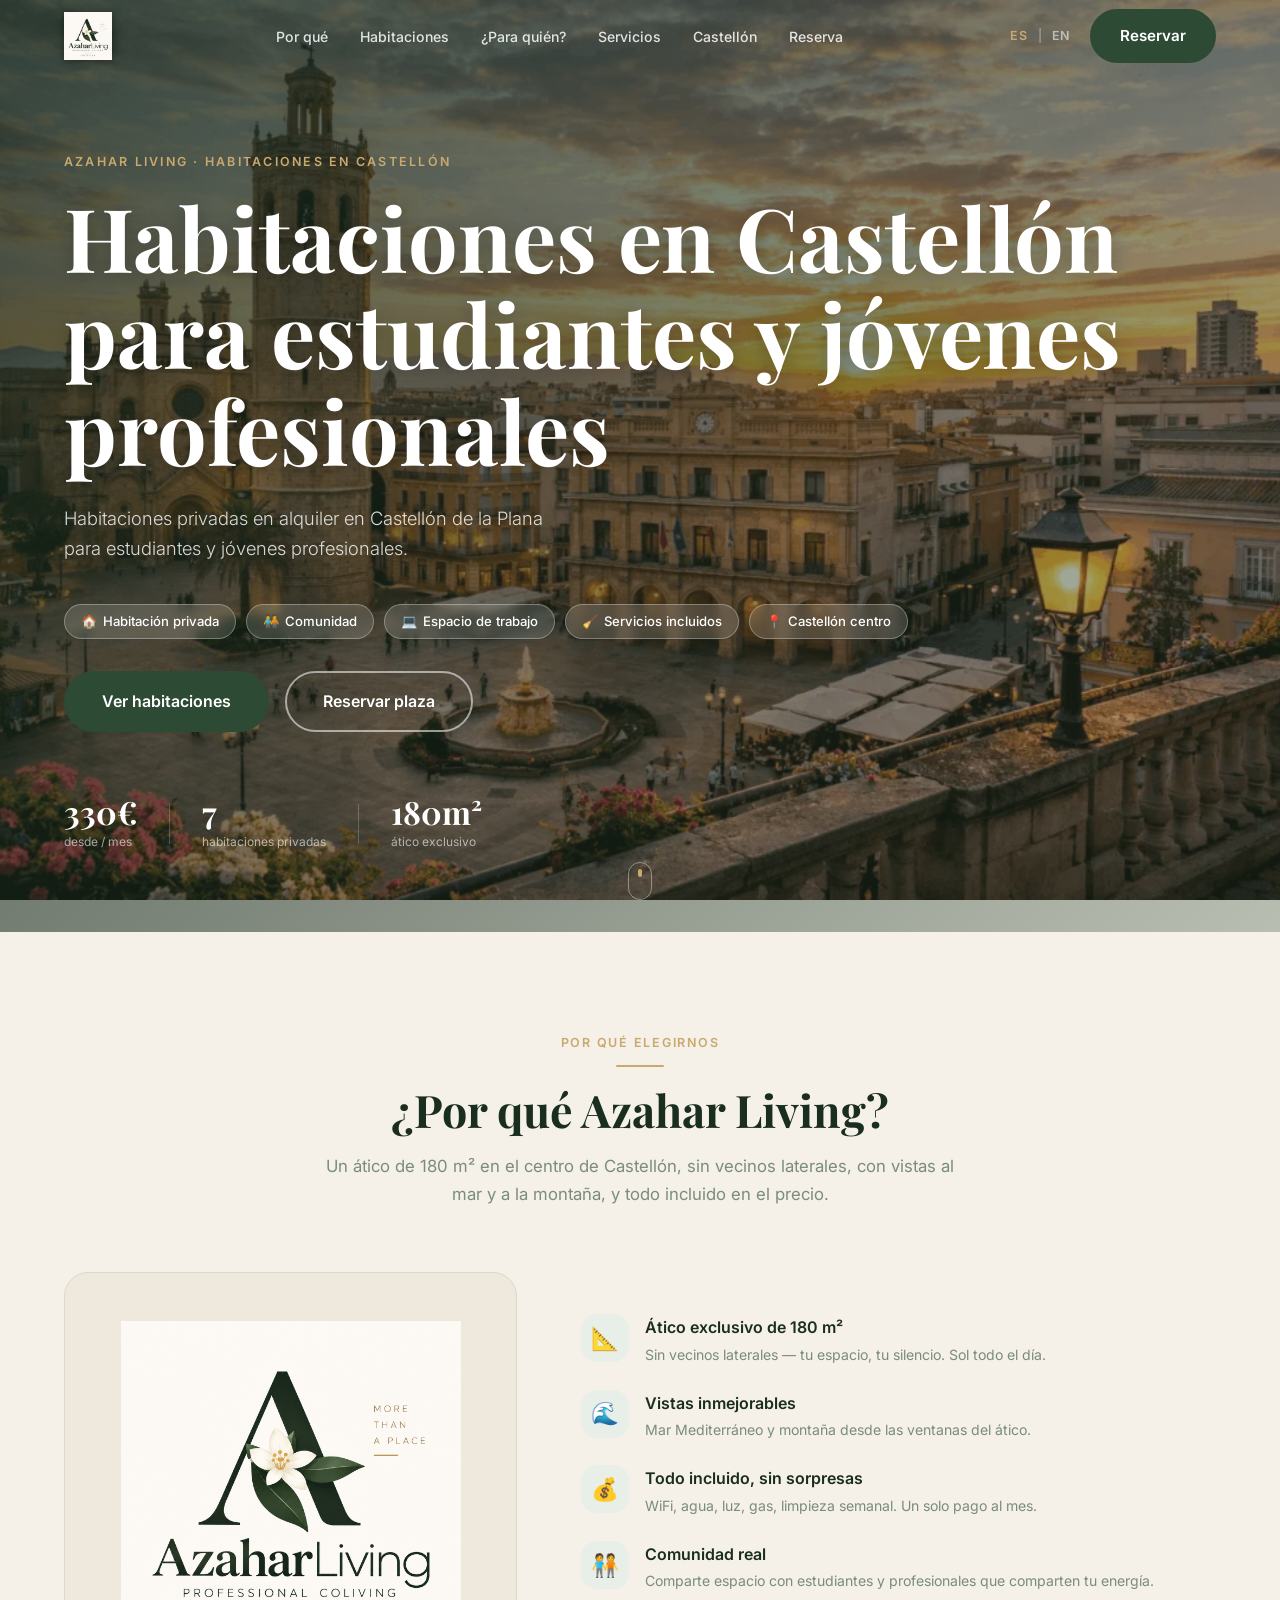
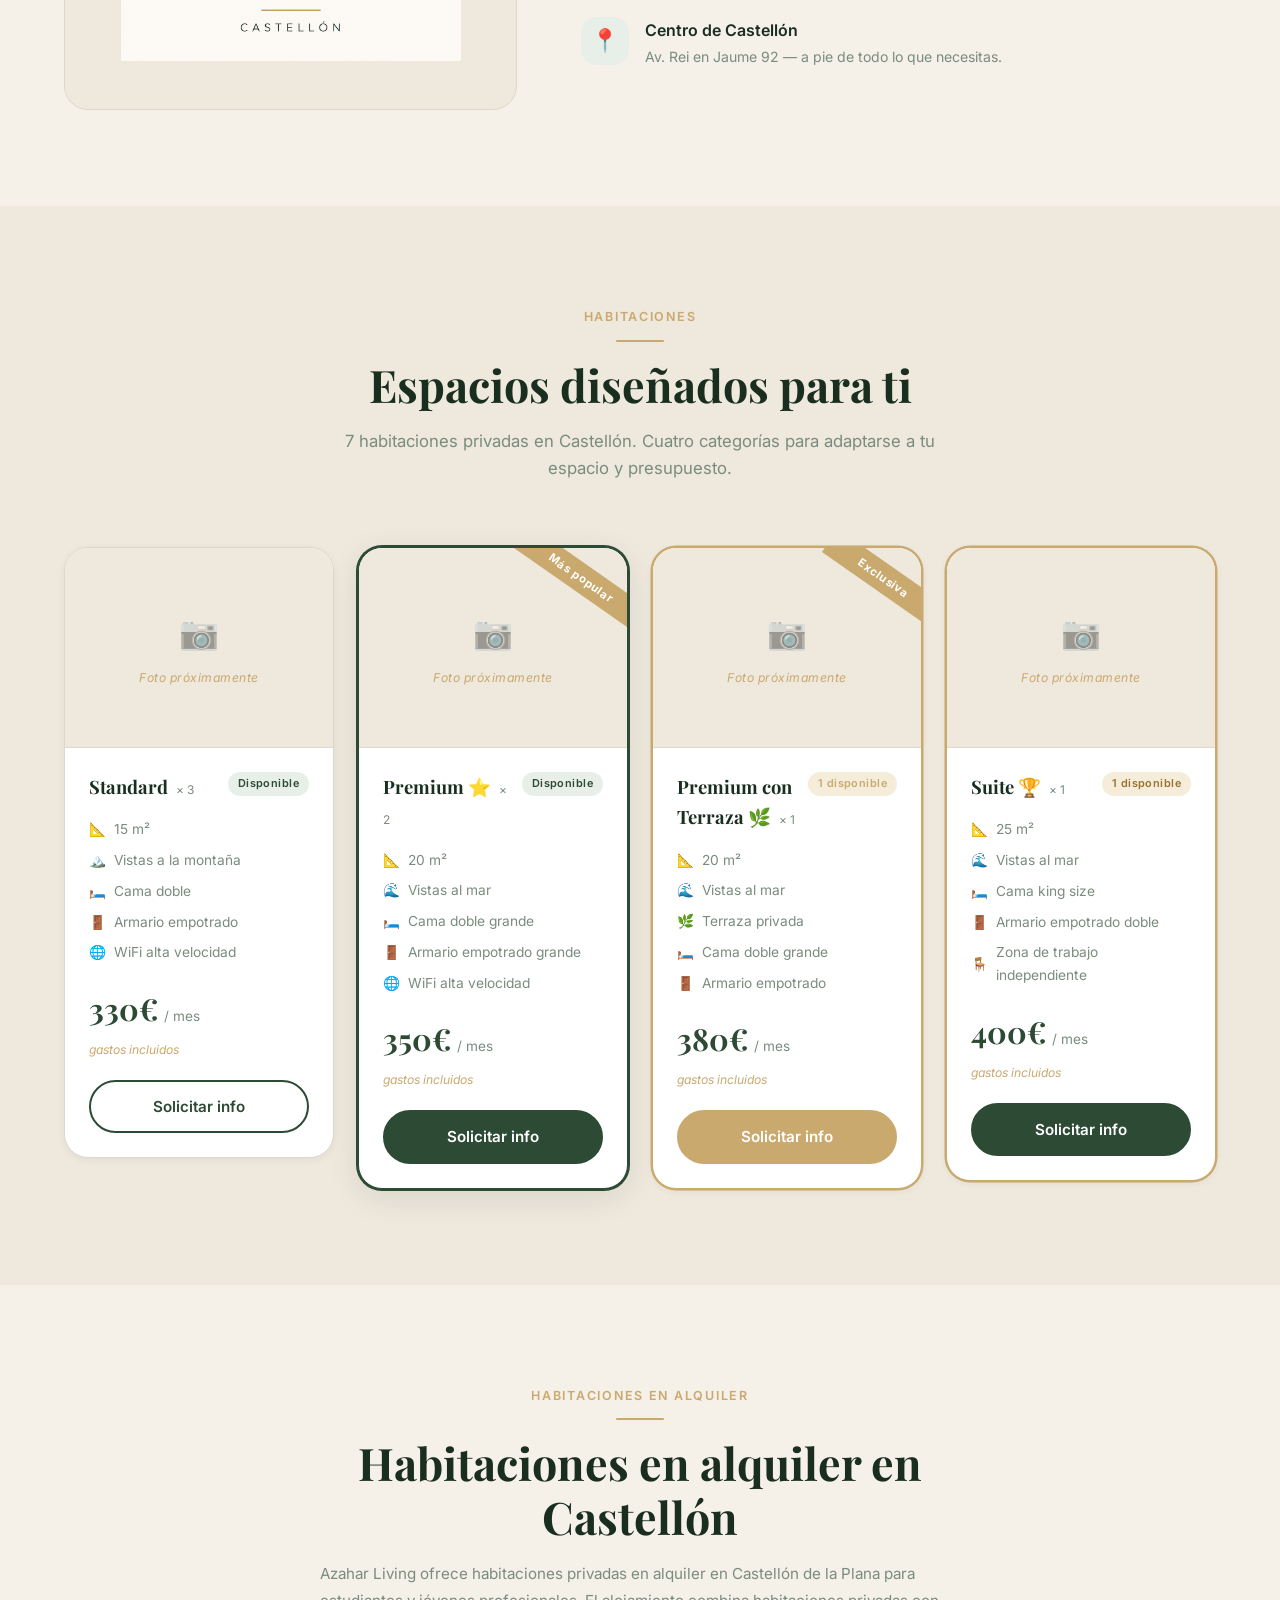
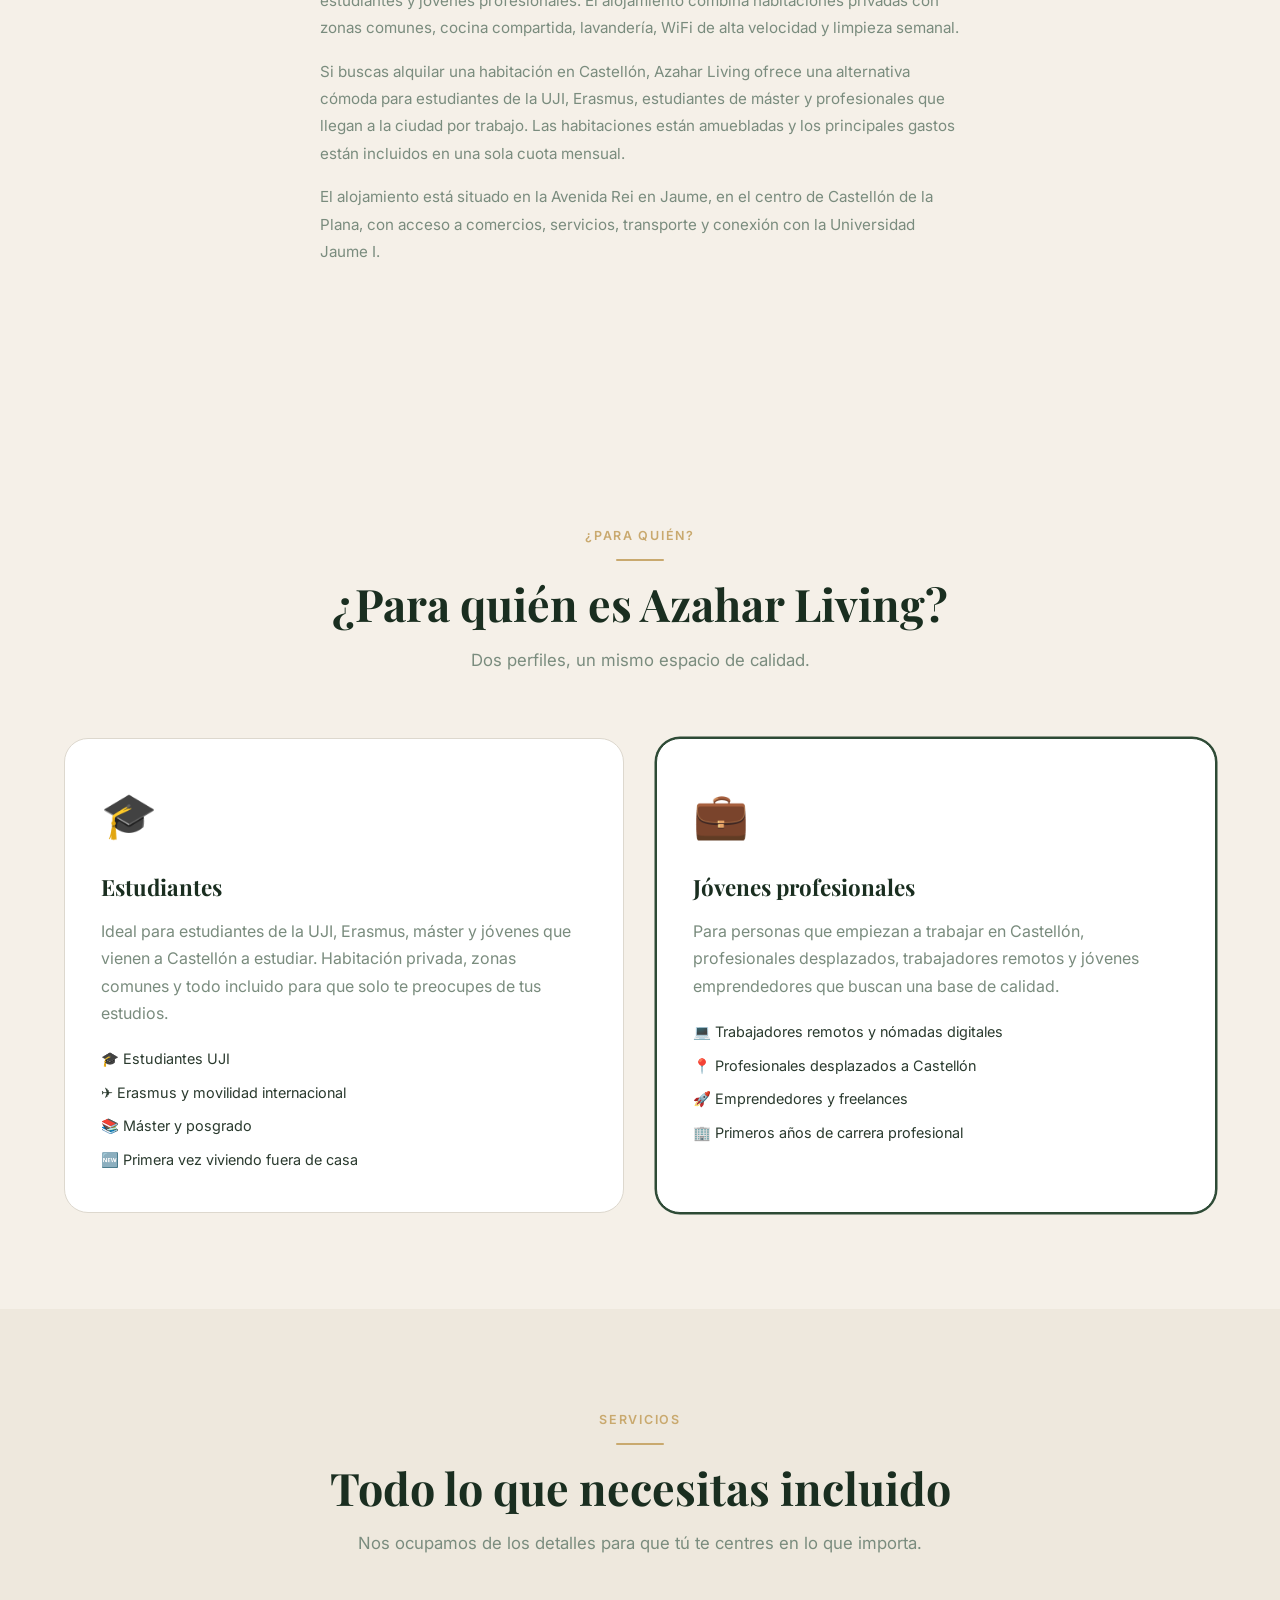
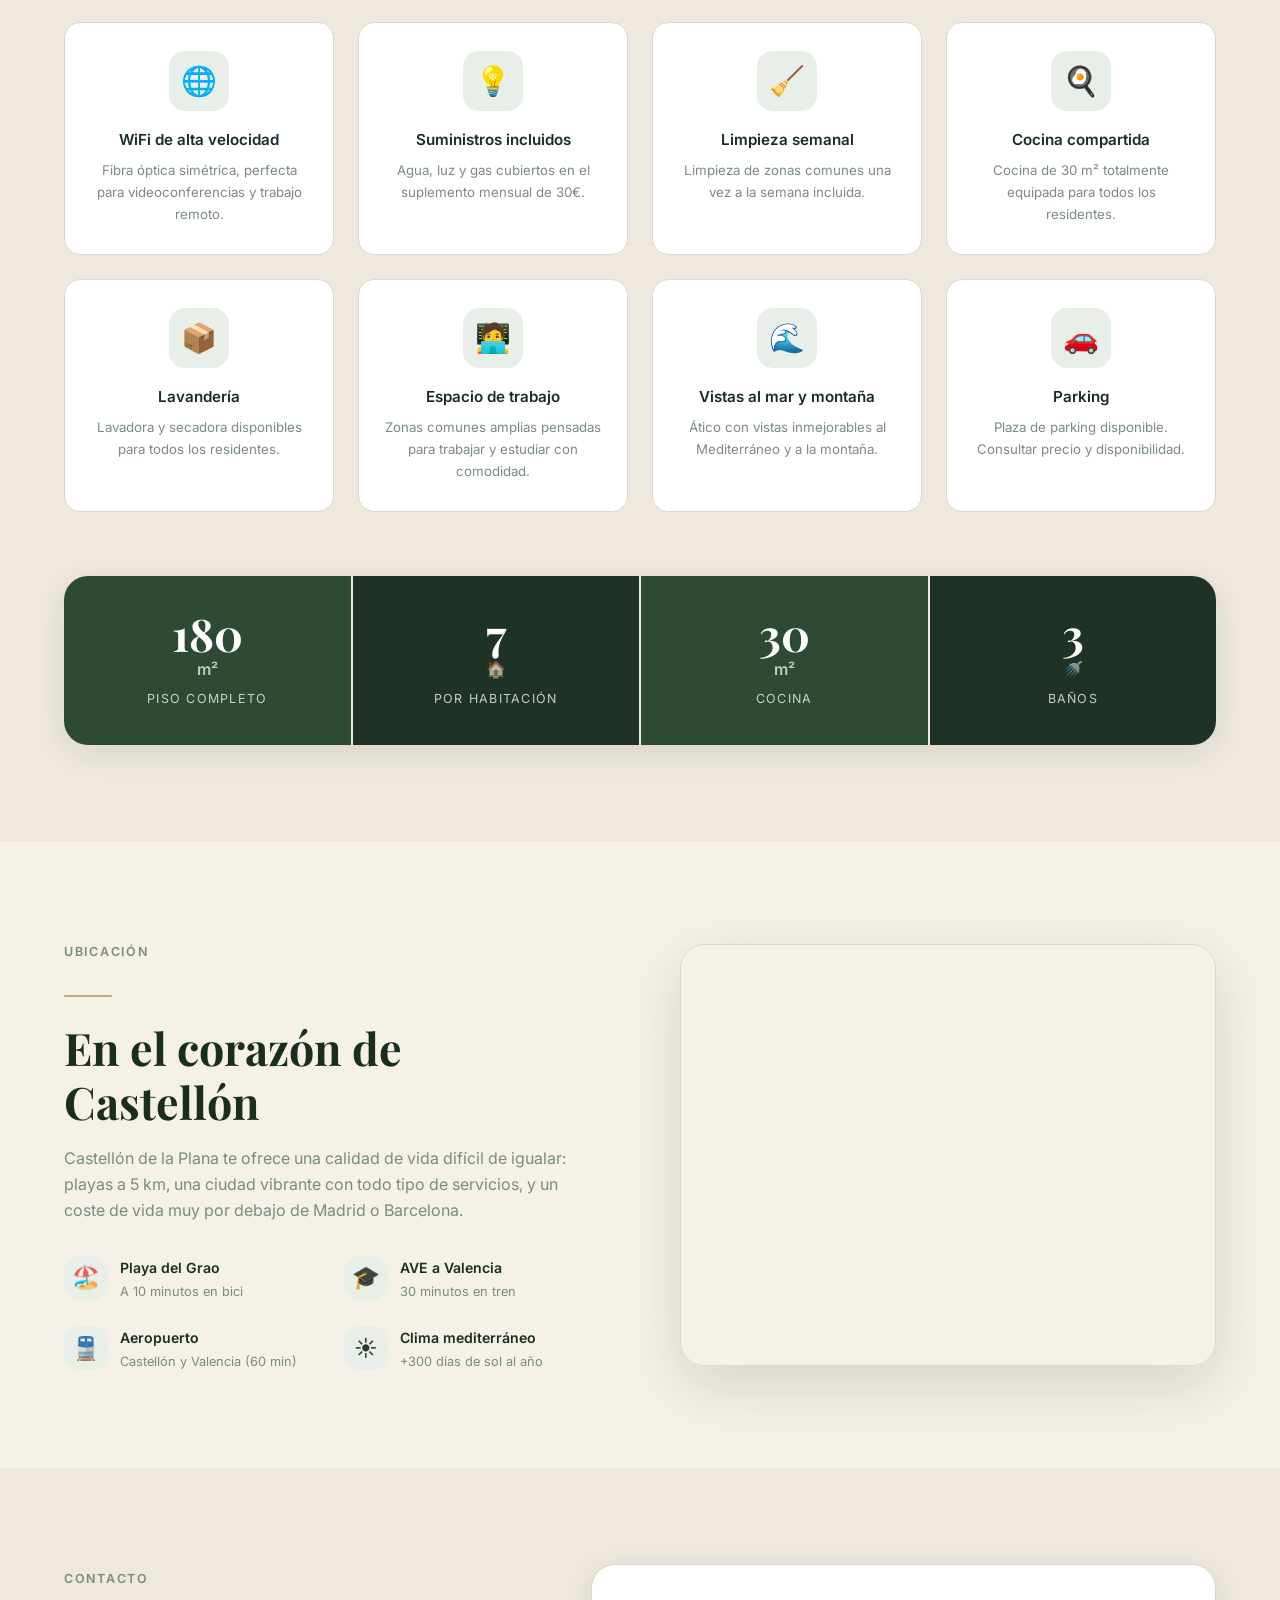
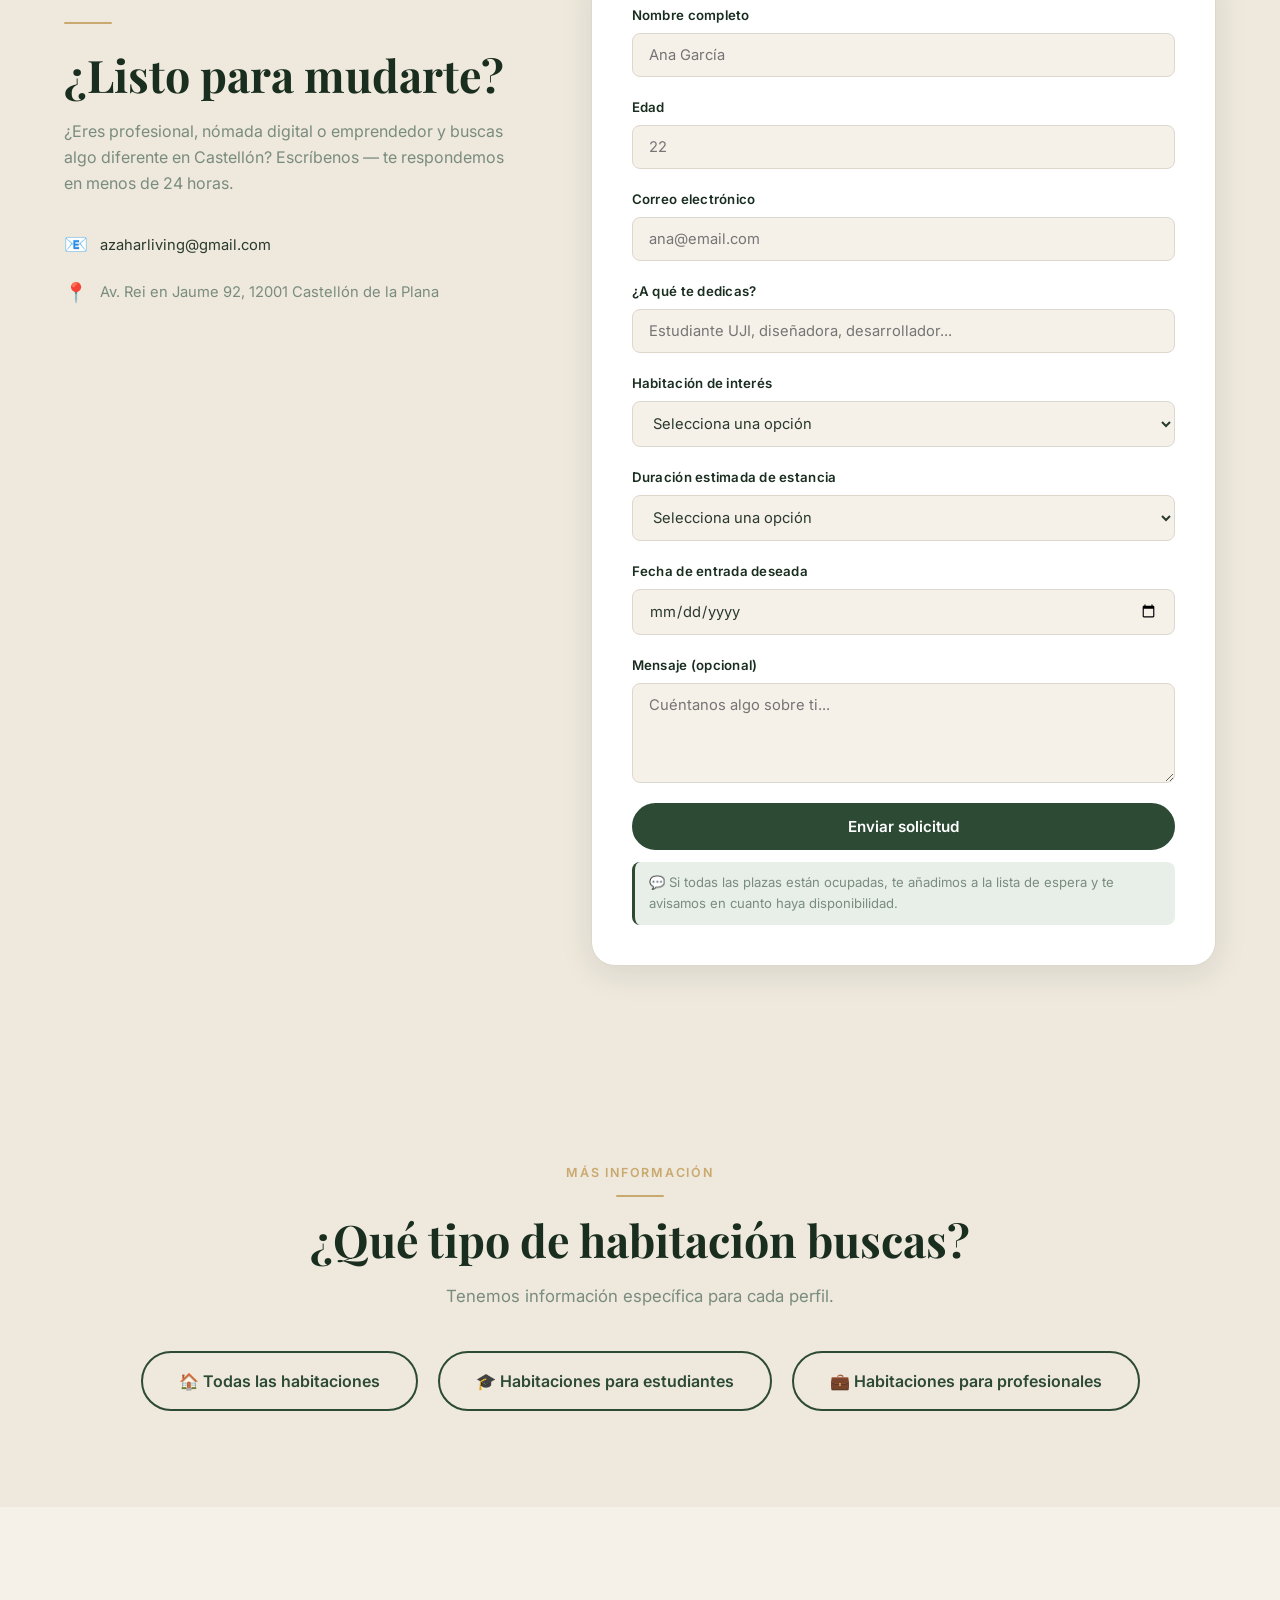
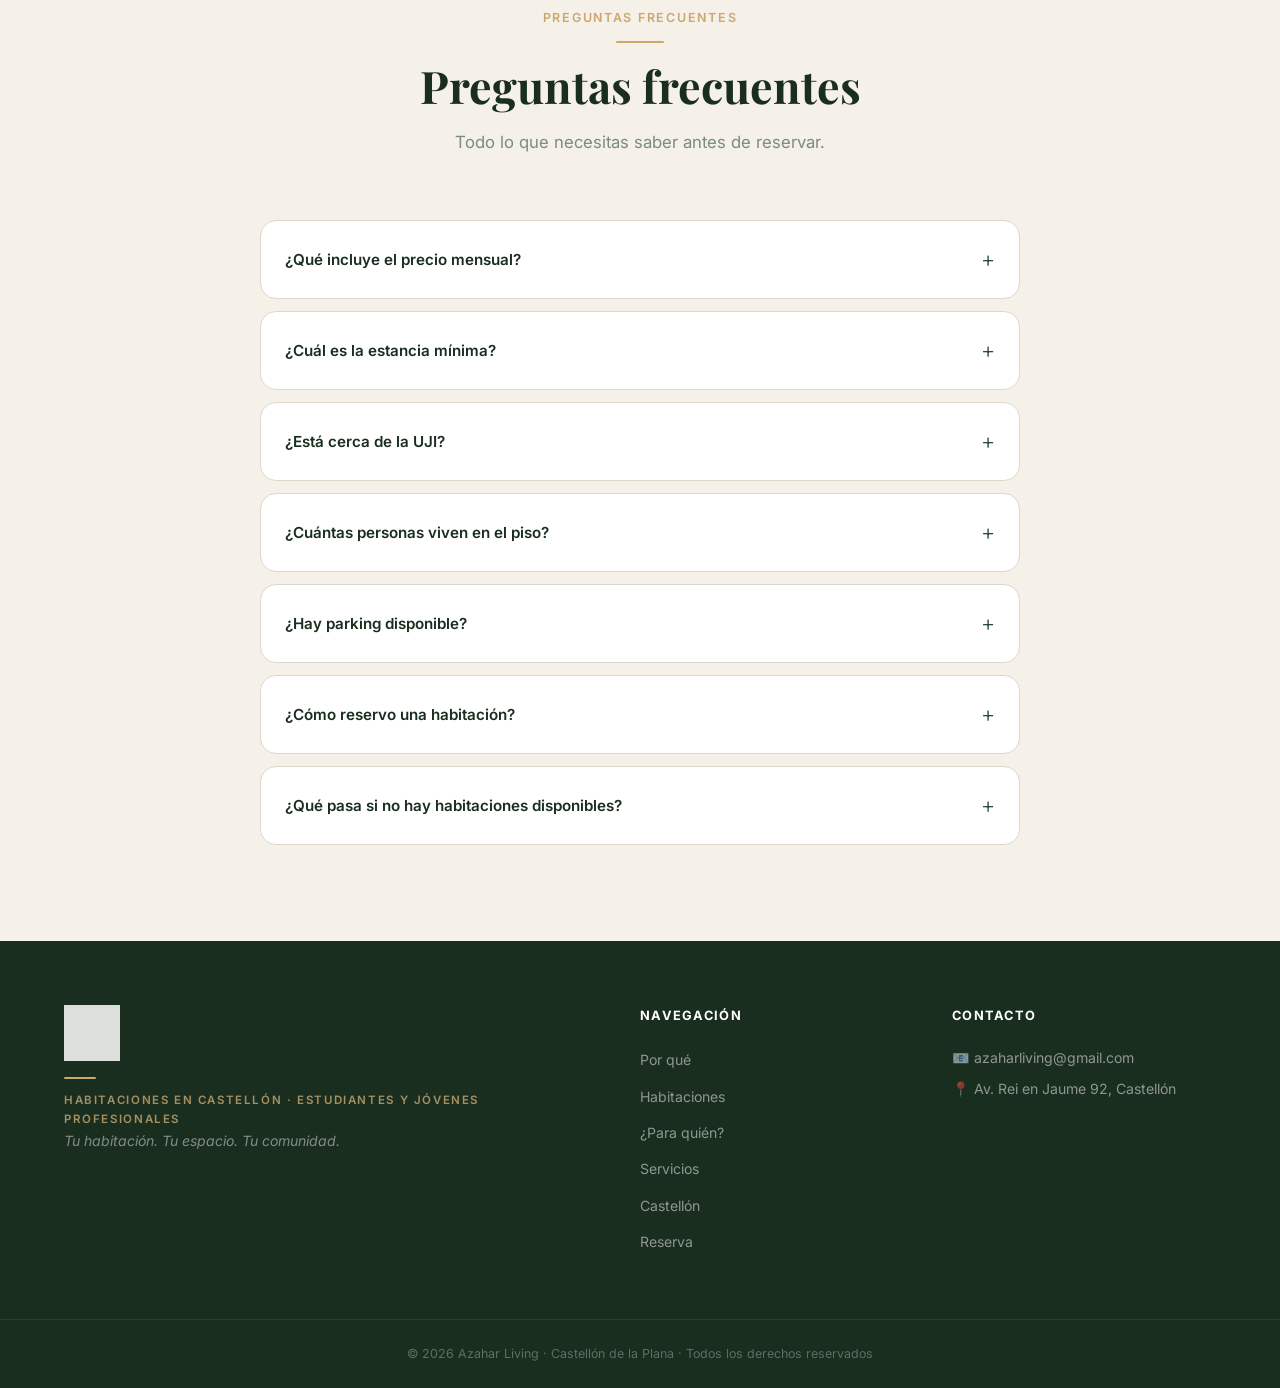
==== index.html @ 26358d5c "Fix placeholder fotos habitaciones" ====
<!DOCTYPE html>
<html lang="es">
<head>
  <meta charset="UTF-8" />
  <meta name="viewport" content="width=device-width, initial-scale=1.0" />
  <meta
  name="description"
  content="Habitaciones en alquiler en Castellón de la Plana para estudiantes y jóvenes profesionales. Habitaciones privadas desde 330 €/mes, WiFi, cocina, limpieza y gastos incluidos."
/>
  <link rel="canonical" href="https://azaharliving.es" />
  <meta name="robots" content="index, follow" />
  <meta property="og:title" content="Habitaciones en Castellón | Estudiantes y jóvenes profesionales | Azahar Living" />
  <meta property="og:description" content="Habitaciones privadas desde 330€/mes en Castellón. WiFi, cocina, limpieza semanal y gastos incluidos." />
  <meta property="og:url" content="https://azaharliving.es" />
  <meta property="og:type" content="website" />
  <meta property="og:locale" content="es_ES" />
  <meta property="og:site_name" content="Azahar Living" />
  <title>Habitaciones en Castellón | Estudiantes y jóvenes profesionales | Azahar Living</title>
  <link rel="stylesheet" href="css/styles.css" />
  <link rel="preconnect" href="https://fonts.googleapis.com" />
  <link rel="preconnect" href="https://fonts.gstatic.com" crossorigin />
  <link href="https://fonts.googleapis.com/css2?family=Playfair+Display:wght@400;600;700&family=Inter:wght@300;400;500;600&display=swap" rel="stylesheet" />

  <!-- ===================== SCHEMA.ORG ===================== -->
  <script type="application/ld+json">
  {
    "@context": "https://schema.org",
    "@graph": [

      {
        "@type": ["Organization", "LocalBusiness"],
        "@id": "https://azaharliving.es/#organization",
        "name": "Azahar Living",
        "url": "https://azaharliving.es",
        "logo": "https://azaharliving.es/images/Logo Coliving.png",
        "email": "azaharliving@gmail.com",
        "description": "Habitaciones en alquiler en Castellón de la Plana para estudiantes y jóvenes profesionales. Coliving moderno con habitaciones privadas desde 330€/mes, todo incluido.",
        "address": {
          "@type": "PostalAddress",
          "streetAddress": "Av. Rei en Jaume, 92",
          "addressLocality": "Castellón de la Plana",
          "postalCode": "12001",
          "addressCountry": "ES"
        },
        "geo": {
          "@type": "GeoCoordinates",
          "latitude": 39.98803,
          "longitude": -0.04165
        },
        "priceRange": "€€",
        "sameAs": []
      },

      {
        "@type": "WebSite",
        "@id": "https://azaharliving.es/#website",
        "url": "https://azaharliving.es",
        "name": "Azahar Living",
        "description": "Habitaciones en Castellón para estudiantes y jóvenes profesionales",
        "publisher": { "@id": "https://azaharliving.es/#organization" },
        "inLanguage": ["es", "en"]
      },

      {
        "@type": "FAQPage",
        "@id": "https://azaharliving.es/#faq",
        "mainEntity": [
          {
            "@type": "Question",
            "name": "¿Qué incluye el precio mensual?",
            "acceptedAnswer": {
              "@type": "Answer",
              "text": "El precio incluye todo: habitación privada, WiFi de alta velocidad, agua, luz, gas, limpieza semanal de zonas comunes, uso de cocina equipada y lavandería. Un solo pago al mes, sin sorpresas."
            }
          },
          {
            "@type": "Question",
            "name": "¿Cuál es la estancia mínima?",
            "acceptedAnswer": {
              "@type": "Answer",
              "text": "La estancia mínima es de 6 meses. Es un alojamiento pensado para estudiantes de curso completo y profesionales que se instalan en Castellón."
            }
          },
          {
            "@type": "Question",
            "name": "¿Está cerca de la UJI?",
            "acceptedAnswer": {
              "@type": "Answer",
              "text": "Sí. Azahar Living está en la Av. Rei en Jaume 92, en el centro de Castellón, a aproximadamente 15 minutos del campus de la Universidad Jaume I (UJI)."
            }
          },
          {
            "@type": "Question",
            "name": "¿Cuántas personas viven en el piso?",
            "acceptedAnswer": {
              "@type": "Answer",
              "text": "El ático tiene 7 habitaciones privadas. Conviven entre 5 y 7 personas con perfil de estudiante o joven profesional."
            }
          },
          {
            "@type": "Question",
            "name": "¿Hay parking disponible?",
            "acceptedAnswer": {
              "@type": "Answer",
              "text": "Sí, hay plaza de parking disponible con coste adicional. Consúltanos disponibilidad y precio al contactar."
            }
          },
          {
            "@type": "Question",
            "name": "¿Cómo reservo una habitación?",
            "acceptedAnswer": {
              "@type": "Answer",
              "text": "Rellena el formulario de contacto o escríbenos a azaharliving@gmail.com. Te respondemos en menos de 24 horas."
            }
          },
          {
            "@type": "Question",
            "name": "¿Qué pasa si no hay habitaciones disponibles?",
            "acceptedAnswer": {
              "@type": "Answer",
              "text": "Puedes apuntarte a la lista de espera en el formulario. Te avisamos en cuanto se libere una plaza."
            }
          }
        ]
      },

      {
        "@type": "ItemList",
        "@id": "https://azaharliving.es/#rooms",
        "name": "Habitaciones en Azahar Living",
        "description": "7 habitaciones privadas en Castellón de la Plana",
        "itemListElement": [
          {
            "@type": "ListItem",
            "position": 1,
            "item": {
              "@type": "Offer",
              "name": "Habitación Standard",
              "description": "Habitación estándar de 15 m² con vistas a la montaña. Cama 135 cm, armario empotrado, WiFi. Todo incluido.",
              "price": "330",
              "priceCurrency": "EUR",
              "priceSpecification": {
                "@type": "UnitPriceSpecification",
                "price": "330",
                "priceCurrency": "EUR",
                "unitText": "mes"
              },
              "availability": "https://schema.org/InStock",
              "seller": { "@id": "https://azaharliving.es/#organization" }
            }
          },
          {
            "@type": "ListItem",
            "position": 2,
            "item": {
              "@type": "Offer",
              "name": "Habitación Premium",
              "description": "Habitación premium de 20 m² con vistas al mar Mediterráneo. Cama 135 cm, armario grande, WiFi. Todo incluido.",
              "price": "350",
              "priceCurrency": "EUR",
              "priceSpecification": {
                "@type": "UnitPriceSpecification",
                "price": "350",
                "priceCurrency": "EUR",
                "unitText": "mes"
              },
              "availability": "https://schema.org/InStock",
              "seller": { "@id": "https://azaharliving.es/#organization" }
            }
          },
          {
            "@type": "ListItem",
            "position": 3,
            "item": {
              "@type": "Offer",
              "name": "Habitación Premium con Terraza",
              "description": "Habitación premium de 20 m² con vistas al mar y terraza privada exclusiva. Cama 135 cm. Todo incluido.",
              "price": "380",
              "priceCurrency": "EUR",
              "priceSpecification": {
                "@type": "UnitPriceSpecification",
                "price": "380",
                "priceCurrency": "EUR",
                "unitText": "mes"
              },
              "availability": "https://schema.org/InStock",
              "seller": { "@id": "https://azaharliving.es/#organization" }
            }
          },
          {
            "@type": "ListItem",
            "position": 4,
            "item": {
              "@type": "Offer",
              "name": "Suite",
              "description": "Suite de 25 m² con vistas al mar, zona de trabajo independiente y cama 135 cm. Todo incluido.",
              "price": "400",
              "priceCurrency": "EUR",
              "priceSpecification": {
                "@type": "UnitPriceSpecification",
                "price": "400",
                "priceCurrency": "EUR",
                "unitText": "mes"
              },
              "availability": "https://schema.org/InStock",
              "seller": { "@id": "https://azaharliving.es/#organization" }
            }
          }
        ]
      }

    ]
  }
  </script>
</head>
<body>

  <!-- ===================== NAVBAR ===================== -->
  <header class="navbar" id="navbar">
    <div class="container navbar__inner">
      <a href="#hero" class="navbar__logo" aria-label="Azahar Living - Inicio">
        <img src="images/Logo Coliving.png" alt="Azahar Living" class="navbar__logo-img"
             onerror="this.style.display='none';this.nextElementSibling.style.display='flex';" />
        <span class="navbar__logo-text" style="display:none;">
          <span class="logo-azahar">Azahar</span><span class="logo-living">Living</span>
        </span>
      </a>
      <nav class="navbar__menu" id="navMenu" aria-label="Menú principal">
        <ul>
          <li><a href="#why"      data-i18n="nav.why">Por qué</a></li>
          <li><a href="#rooms"    data-i18n="nav.rooms">Habitaciones</a></li>
          <li><a href="#forwhom"  data-i18n="nav.forwhom">¿Para quién?</a></li>
          <li><a href="#services" data-i18n="nav.services">Servicios</a></li>
          <li><a href="#location" data-i18n="nav.location">Castellón</a></li>
          <li><a href="#contact"  data-i18n="nav.contact">Contacto</a></li>
        </ul>
      </nav>
      <div class="navbar__actions">
        <div class="lang-switcher" role="group" aria-label="Cambiar idioma">
          <button class="lang-btn active" id="btnEs" onclick="setLang('es')" aria-pressed="true">ES</button>
          <span>|</span>
          <button class="lang-btn" id="btnEn" onclick="setLang('en')" aria-pressed="false">EN</button>
        </div>
        <a href="#contact" class="btn btn--primary" data-i18n="nav.cta">Reservar</a>
        <button class="hamburger" id="hamburger" aria-label="Abrir menú" aria-expanded="false">
          <span></span><span></span><span></span>
        </button>
      </div>
    </div>
  </header>

  <!-- ===================== 1. HERO ===================== -->
  <section class="hero" id="hero" style="background-image:url('images/castellon de la plana.webp')">
    <div class="hero__overlay"></div>
    <div class="container hero__content">
      <p class="hero__eyebrow" data-i18n="hero.eyebrow">Azahar Living · Habitaciones en Castellón</p>
      <h1 class="hero__title" data-i18n="hero.title">Habitaciones en Castellón<br>para estudiantes y jóvenes profesionales</h1>
      <p class="hero__subtitle" data-i18n="hero.subtitle">Habitaciones privadas en alquiler en Castellón de la Plana para estudiantes y jóvenes profesionales.</p>
      <div class="hero__pills">
        <span class="hero__pill">🏠 <span data-i18n="hero.pill1">Habitación privada</span></span>
        <span class="hero__pill">🧑‍🤝‍🧑 <span data-i18n="hero.pill2">Comunidad</span></span>
        <span class="hero__pill">💻 <span data-i18n="hero.pill3">Espacio de trabajo</span></span>
        <span class="hero__pill">🧹 <span data-i18n="hero.pill4">Servicios incluidos</span></span>
        <span class="hero__pill">📍 <span data-i18n="hero.pill5">Castellón centro</span></span>
      </div>
      <div class="hero__actions">
        <a href="#rooms" class="btn btn--primary btn--lg" data-i18n="hero.cta1">Ver habitaciones</a>
        <a href="#contact" class="btn btn--ghost btn--lg" data-i18n="hero.cta2">Reservar plaza</a>
      </div>
      <div class="hero__stats">
        <div class="stat">
          <span class="stat__number">330€</span>
          <span class="stat__label" data-i18n="hero.stat1">desde / mes</span>
        </div>
        <div class="stat__divider"></div>
        <div class="stat">
          <span class="stat__number">7</span>
          <span class="stat__label" data-i18n="hero.stat2">habitaciones privadas</span>
        </div>
        <div class="stat__divider"></div>
        <div class="stat">
          <span class="stat__number">180m²</span>
          <span class="stat__label" data-i18n="hero.stat3">ático exclusivo</span>
        </div>
      </div>
    </div>
    <div class="hero__scroll-hint" aria-hidden="true"><span></span></div>
  </section>

  <!-- ===================== 2. ¿POR QUÉ AZAHAR LIVING? ===================== -->
  <section class="why section" id="why">
    <div class="container">
      <div class="section__header">
        <p class="section__label" data-i18n="why.label">Por qué elegirnos</p>
        <div class="gold-divider" style="margin:0 auto 16px;"></div>
        <h2 class="section__title" data-i18n="why.title">¿Por qué Azahar Living?</h2>
        <p class="section__subtitle" data-i18n="why.subtitle">Azahar Living es un coliving moderno con habitaciones privadas en Castellón de la Plana. Ático de 180 m², sin vecinos laterales, vistas al mar y todo incluido en el precio.</p>
      </div>
      <div class="why__grid">
        <div class="why-card">
          <div class="about__logo-wrap">
            <img src="images/Logo Coliving.png"
                 alt="Azahar Living"
                 class="about__logo-img"
                 onerror="this.style.display='none';this.nextElementSibling.style.display='flex';" />
            <div class="about__logo-fallback" style="display:none;">
              <span class="logo-azahar" style="font-size:2.5rem;">Azahar</span><span class="logo-living" style="font-size:2.5rem;">Living</span>
              <p class="about__logo-sub">Habitaciones en Castellón · Estudiantes y jóvenes profesionales</p>
              <p class="about__logo-tagline">Tu habitación. Tu espacio. Tu comunidad.</p>
            </div>
          </div>
        </div>
        <div class="why__pillars">
          <div class="pillar">
            <span class="pillar__icon">📐</span>
            <div>
              <strong data-i18n="why.p1.title">Ático exclusivo de 180 m²</strong>
              <p data-i18n="why.p1.desc">Sin vecinos laterales — tu espacio, tu silencio. Sol todo el día.</p>
            </div>
          </div>
          <div class="pillar">
            <span class="pillar__icon">🌊</span>
            <div>
              <strong data-i18n="why.p2.title">Vistas inmejorables</strong>
              <p data-i18n="why.p2.desc">Mar Mediterráneo y montaña desde las ventanas del ático.</p>
            </div>
          </div>
          <div class="pillar">
            <span class="pillar__icon">💰</span>
            <div>
              <strong data-i18n="why.p3.title">Todo incluido, sin sorpresas</strong>
              <p data-i18n="why.p3.desc">WiFi, agua, luz, gas, limpieza semanal. Un solo pago al mes.</p>
            </div>
          </div>
          <div class="pillar">
            <span class="pillar__icon">🧑‍🤝‍🧑</span>
            <div>
              <strong data-i18n="why.p4.title">Comunidad real</strong>
              <p data-i18n="why.p4.desc">Comparte espacio con estudiantes y profesionales que comparten tu energía.</p>
            </div>
          </div>
          <div class="pillar">
            <span class="pillar__icon">📍</span>
            <div>
              <strong data-i18n="why.p5.title">Centro de Castellón</strong>
              <p data-i18n="why.p5.desc">Av. Rei en Jaume 92 — a pie de todo lo que necesitas.</p>
            </div>
          </div>
        </div>
      </div>
    </div>
  </section>

  <!-- ===================== 3. HABITACIONES ===================== -->
  <section class="rooms section section--alt" id="rooms">
    <div class="container">
      <div class="section__header">
        <p class="section__label" data-i18n="rooms.label">Habitaciones</p>
        <div class="gold-divider" style="margin:0 auto 16px;"></div>
        <h2 class="section__title" data-i18n="rooms.title">7 habitaciones privadas en Castellón</h2>
        <p class="section__subtitle" data-i18n="rooms.subtitle">Cuatro categorías para adaptarse a tu espacio y presupuesto.</p>
      </div>

      <div class="rooms__grid rooms__grid--4col">

        <!-- STANDARD -->
        <article class="room-card">
          <div class="room-card__img-placeholder"><span>📷</span><span>Foto próximamente</span></div>
                    <div class="room-card__body">
            <div class="room-card__top">
              <h3>Standard <span class="room-card__qty">× 3</span></h3>
              <span class="room-card__badge" data-i18n="rooms.available">Disponible</span>
            </div>
            <ul class="room-card__features">
              <li>📐 <span>15 m²</span></li>
              <li>🏔️ <span data-i18n="rooms.r1.f2">Vistas a la montaña</span></li>
              <li>🛏️ <span data-i18n="rooms.r1.f3">Cama 135 cm</span></li>
              <li>🚪 <span data-i18n="rooms.r1.f4">Armario empotrado</span></li>
              <li>🌐 <span data-i18n="rooms.r1.f5">WiFi alta velocidad</span></li>
            </ul>
            <div class="room-card__price">
              <span class="price__amount">330€</span>
              <span class="price__period" data-i18n="rooms.month">/ mes</span>
              <span class="price__extra" data-i18n="rooms.extra">gastos incluidos</span>
            </div>
            <a href="#contact" class="btn btn--outline btn--block" data-i18n="rooms.cta">Solicitar info</a>
          </div>
        </article>

        <!-- PREMIUM -->
        <article class="room-card room-card--featured">
          <div class="room-card__ribbon" data-i18n="rooms.popular">Más popular</div>
          <div class="room-card__img-placeholder"><span>📷</span><span>Foto próximamente</span></div>
                    <div class="room-card__body">
            <div class="room-card__top">
              <h3>Premium ⭐ <span class="room-card__qty">× 2</span></h3>
              <span class="room-card__badge" data-i18n="rooms.available">Disponible</span>
            </div>
            <ul class="room-card__features">
              <li>📐 <span>20 m²</span></li>
              <li>🌊 <span data-i18n="rooms.r2.f2">Vistas al mar</span></li>
              <li>🛏️ <span data-i18n="rooms.r2.f3">Cama 135 cm</span></li>
              <li>🚪 <span data-i18n="rooms.r2.f4">Armario empotrado grande</span></li>
              <li>🌐 <span data-i18n="rooms.r2.f5">WiFi alta velocidad</span></li>
            </ul>
            <div class="room-card__price">
              <span class="price__amount">350€</span>
              <span class="price__period" data-i18n="rooms.month">/ mes</span>
              <span class="price__extra" data-i18n="rooms.extra">gastos incluidos</span>
            </div>
            <a href="#contact" class="btn btn--primary btn--block" data-i18n="rooms.cta">Solicitar info</a>
          </div>
        </article>

        <!-- PREMIUM CON TERRAZA -->
        <article class="room-card room-card--balcony">
          <div class="room-card__ribbon room-card__ribbon--gold" data-i18n="rooms.exclusive">Exclusiva</div>
          <div class="room-card__img-placeholder"><span>📷</span><span>Foto próximamente</span></div>
                    <div class="room-card__body">
            <div class="room-card__top">
              <h3>Premium con Terraza 🌿 <span class="room-card__qty">× 1</span></h3>
              <span class="room-card__badge room-card__badge--gold" data-i18n="rooms.few">1 disponible</span>
            </div>
            <ul class="room-card__features">
              <li>📐 <span>20 m²</span></li>
              <li>🌊 <span data-i18n="rooms.r3.f2">Vistas al mar</span></li>
              <li>🌿 <span data-i18n="rooms.r3.f3">Terraza privada</span></li>
              <li>🛏️ <span data-i18n="rooms.r3.f4">Cama 135 cm</span></li>
              <li>🚪 <span data-i18n="rooms.r3.f5">Armario empotrado</span></li>
            </ul>
            <div class="room-card__price">
              <span class="price__amount">380€</span>
              <span class="price__period" data-i18n="rooms.month">/ mes</span>
              <span class="price__extra" data-i18n="rooms.extra">gastos incluidos</span>
            </div>
            <a href="#contact" class="btn btn--gold btn--block" data-i18n="rooms.cta">Solicitar info</a>
          </div>
        </article>

        <!-- SUITE -->
        <article class="room-card room-card--suite">
          <div class="room-card__img-placeholder"><span>📷</span><span>Foto próximamente</span></div>
                    <div class="room-card__body">
            <div class="room-card__top">
              <h3>Suite 🏆 <span class="room-card__qty">× 1</span></h3>
              <span class="room-card__badge room-card__badge--few" data-i18n="rooms.few">1 disponible</span>
            </div>
            <ul class="room-card__features">
              <li>📐 <span>25 m²</span></li>
              <li>🌊 <span data-i18n="rooms.r4.f2">Vistas al mar</span></li>
              <li>🛏️ <span data-i18n="rooms.r4.f3">Cama 135 cm</span></li>
              <li>🚪 <span data-i18n="rooms.r4.f4">Armario empotrado doble</span></li>
              <li>🪑 <span data-i18n="rooms.r4.f5">Zona de trabajo independiente</span></li>
            </ul>
            <div class="room-card__price">
              <span class="price__amount">400€</span>
              <span class="price__period" data-i18n="rooms.month">/ mes</span>
              <span class="price__extra" data-i18n="rooms.extra">gastos incluidos</span>
            </div>
            <a href="#contact" class="btn btn--primary btn--block" data-i18n="rooms.cta">Solicitar info</a>
          </div>
        </article>

      </div>
    </div>
  </section>

  <!-- ===================== SEO CONTENT ===================== -->
  <section class="seo-content section">
    <div class="container">
      <div class="section__header">
        <p class="section__label" data-i18n="seo.label">Habitaciones en alquiler</p>
        <div class="gold-divider" style="margin:0 auto 16px;"></div>
        <h2 class="section__title" data-i18n="seo.title">Habitaciones en alquiler en Castellón</h2>
        <div class="seo-content__text">
          <p data-i18n="seo.p1">Azahar Living ofrece habitaciones privadas en alquiler en Castellón de la Plana para estudiantes y jóvenes profesionales. El alojamiento combina habitaciones privadas con zonas comunes, cocina compartida, lavandería, WiFi de alta velocidad y limpieza semanal.</p>
          <p data-i18n="seo.p2">Si buscas alquilar una habitación en Castellón, Azahar Living ofrece una alternativa cómoda para estudiantes de la UJI, Erasmus, estudiantes de máster y profesionales que llegan a la ciudad por trabajo. Las habitaciones están amuebladas y los principales gastos están incluidos en una sola cuota mensual.</p>
          <p data-i18n="seo.p3">El alojamiento está situado en la Avenida Rei en Jaume, en el centro de Castellón de la Plana, con acceso a comercios, servicios, transporte y conexión con la Universidad Jaume I.</p>
        </div>
      </div>
    </div>
  </section>

  <!-- ===================== 4. ¿PARA QUIÉN? ===================== -->
  <section class="forwhom section" id="forwhom">
    <div class="container">
      <div class="section__header">
        <p class="section__label" data-i18n="fw.label">¿Para quién?</p>
        <div class="gold-divider" style="margin:0 auto 16px;"></div>
        <h2 class="section__title" data-i18n="fw.title">¿Para quién es Azahar Living?</h2>
        <p class="section__subtitle" data-i18n="fw.subtitle">Dos perfiles, un mismo espacio de calidad.</p>
      </div>
      <div class="forwhom__grid">

        <div class="forwhom-card">
          <div class="forwhom-card__icon">🎓</div>
          <h3 data-i18n="fw.s.title">Estudiantes</h3>
          <p data-i18n="fw.s.desc">Ideal para estudiantes de la UJI, Erasmus, máster y jóvenes que vienen a Castellón a estudiar. Habitación privada, zonas comunes y todo incluido para que solo te preocupes de tus estudios.</p>
          <ul class="forwhom-card__list">
            <li data-i18n="fw.s.f1">🎓 Estudiantes UJI</li>
            <li data-i18n="fw.s.f2">✈️ Erasmus y movilidad internacional</li>
            <li data-i18n="fw.s.f3">📚 Máster y posgrado</li>
            <li data-i18n="fw.s.f4">🆕 Primera vez viviendo fuera de casa</li>
          </ul>
        </div>

        <div class="forwhom-card forwhom-card--pro">
          <div class="forwhom-card__icon">💼</div>
          <h3 data-i18n="fw.p.title">Jóvenes profesionales</h3>
          <p data-i18n="fw.p.desc">Para personas que empiezan a trabajar en Castellón, profesionales desplazados, trabajadores remotos y jóvenes emprendedores que buscan una base de calidad.</p>
          <ul class="forwhom-card__list">
            <li data-i18n="fw.p.f1">💻 Trabajadores remotos y nómadas digitales</li>
            <li data-i18n="fw.p.f2">📍 Profesionales desplazados a Castellón</li>
            <li data-i18n="fw.p.f3">🚀 Emprendedores y freelances</li>
            <li data-i18n="fw.p.f4">🏢 Primeros años de carrera profesional</li>
          </ul>
        </div>

      </div>
    </div>
  </section>

  <!-- ===================== 5. SERVICIOS (TODO INCLUIDO) ===================== -->
  <section class="services section section--alt" id="services">
    <div class="container">
      <div class="section__header">
        <p class="section__label" data-i18n="services.label">Servicios</p>
        <div class="gold-divider" style="margin:0 auto 16px;"></div>
        <h2 class="section__title" data-i18n="services.title">Todo incluido en el precio</h2>
        <p class="section__subtitle" data-i18n="services.subtitle">Un solo pago al mes. Sin sorpresas, sin extras.</p>
      </div>

      <div class="services__grid">
        <div class="service-item">
          <div class="service-item__icon">🌐</div>
          <h3 data-i18n="sv.wifi.title">WiFi de alta velocidad</h3>
          <p data-i18n="sv.wifi.desc">Fibra óptica simétrica, perfecta para videoconferencias y trabajo remoto.</p>
        </div>
        <div class="service-item">
          <div class="service-item__icon">💡</div>
          <h3 data-i18n="sv.bills.title">Suministros incluidos</h3>
          <p data-i18n="sv.bills.desc">Agua, luz y gas incluidos. Sin facturas, sin preocupaciones.</p>
        </div>
        <div class="service-item">
          <div class="service-item__icon">🧹</div>
          <h3 data-i18n="sv.clean.title">Limpieza semanal</h3>
          <p data-i18n="sv.clean.desc">Limpieza de zonas comunes una vez a la semana incluida.</p>
        </div>
        <div class="service-item">
          <div class="service-item__icon">🍳</div>
          <h3 data-i18n="sv.kitchen.title">Cocina compartida</h3>
          <p data-i18n="sv.kitchen.desc">Cocina de 30 m² totalmente equipada para todos los residentes.</p>
        </div>
        <div class="service-item">
          <div class="service-item__icon">📦</div>
          <h3 data-i18n="sv.laundry.title">Lavandería</h3>
          <p data-i18n="sv.laundry.desc">Lavadora disponible para todos los residentes.</p>
        </div>
        <div class="service-item">
          <div class="service-item__icon">🧑‍💻</div>
          <h3 data-i18n="sv.work.title">Espacio de trabajo</h3>
          <p data-i18n="sv.work.desc">Zonas comunes amplias pensadas para trabajar y estudiar con comodidad.</p>
        </div>
        <div class="service-item">
          <div class="service-item__icon">🌊</div>
          <h3 data-i18n="sv.views.title">Vistas al mar y montaña</h3>
          <p data-i18n="sv.views.desc">Ático con vistas inmejorables al Mediterráneo y a la montaña.</p>
        </div>
        <div class="service-item">
          <div class="service-item__icon">🚗</div>
          <h3 data-i18n="sv.parking.title">Parking</h3>
          <p data-i18n="sv.parking.desc">Plaza de parking disponible. Consultar precio y disponibilidad.</p>
        </div>
      </div>

      <div class="highlights">
        <div class="highlight-item">
          <span class="highlight-item__num">180</span>
          <span class="highlight-item__unit">m²</span>
          <p data-i18n="hl.total">ático completo</p>
        </div>
        <div class="highlight-item">
          <span class="highlight-item__num">7</span>
          <span class="highlight-item__unit">🏠</span>
          <p data-i18n="hl.rooms">habitaciones privadas</p>
        </div>
        <div class="highlight-item">
          <span class="highlight-item__num">30</span>
          <span class="highlight-item__unit">m²</span>
          <p data-i18n="hl.kitchen">cocina</p>
        </div>
        <div class="highlight-item">
          <span class="highlight-item__num">3</span>
          <span class="highlight-item__unit">🚿</span>
          <p data-i18n="hl.baths">baños</p>
        </div>
      </div>
    </div>
  </section>

  <!-- ===================== 6. VIVIR EN CASTELLÓN ===================== -->
  <section class="location section" id="location">
    <div class="container location__grid">
      <div class="location__text">
        <p class="section__label" data-i18n="loc.label">Vivir en Castellón</p>
        <div class="gold-divider"></div>
        <h2 class="section__title" data-i18n="loc.title">¿Por qué vivir en Castellón?</h2>
        <p data-i18n="loc.desc">Castellón de la Plana ofrece una calidad de vida difícil de igualar: playas a 5 km, la Universidad Jaume I (UJI) a 15 minutos, ciudad vibrante con todos los servicios, y un coste de vida muy por debajo de Madrid o Barcelona.</p>
        <div class="location__facts">
          <div class="loc-fact">
            <span class="loc-fact__icon">🏖️</span>
            <div>
              <strong data-i18n="loc.f1.title">Playa del Grao</strong>
              <p data-i18n="loc.f1.desc">A 10 minutos en bici</p>
            </div>
          </div>
          <div class="loc-fact">
            <span class="loc-fact__icon">🎓</span>
            <div>
              <strong data-i18n="loc.f2.title">Universidad UJI</strong>
              <p data-i18n="loc.f2.desc">Campus a 15 minutos</p>
            </div>
          </div>
          <div class="loc-fact">
            <span class="loc-fact__icon">🚆</span>
            <div>
              <strong data-i18n="loc.f3.title">Valencia en tren</strong>
              <p data-i18n="loc.f3.desc">30 minutos en tren</p>
            </div>
          </div>
          <div class="loc-fact">
            <span class="loc-fact__icon">☀️</span>
            <div>
              <strong data-i18n="loc.f4.title">Clima mediterráneo</strong>
              <p data-i18n="loc.f4.desc">+300 días de sol al año</p>
            </div>
          </div>
        </div>
      </div>
      <div class="location__map">
        <iframe
          title="Azahar Living — Av. Rei en Jaume 92, Castellón de la Plana"
          src="https://www.google.com/maps/embed?pb=!1m18!1m12!1m3!1d3056.9138256546744!2d-0.04165402362640516!3d39.98803107151175!2m3!1f0!2f0!3f0!3m2!1i1024!2i768!4f13.1!3m3!1m2!1s0xd5ffe2cf1e1a0e7%3A0x184f62fd340ecda0!2sAv.%20Rei%20En%20Jaume%2C%2092%2C%2012001%20Castell%C3%B3%20de%20la%20Plana%2C%20Castell%C3%B3!5e0!3m2!1sen!2ses!4v1789929042910!5m2!1sen!2ses"
          width="100%"
          height="400"
          style="border:0;"
          allowfullscreen=""
          loading="lazy"
          referrerpolicy="strict-origin-when-cross-origin">
        </iframe>
      </div>
    </div>
  </section>

  <!-- ===================== 7. RESERVA ===================== -->
  <section class="contact section section--alt" id="contact">
    <div class="container contact__grid">
      <div class="contact__info">
        <p class="section__label" data-i18n="contact.label">Reserva</p>
        <div class="gold-divider"></div>
        <h2 class="section__title" data-i18n="contact.title">Reserva tu habitación</h2>
        <p data-i18n="contact.desc">¿Eres estudiante, profesional o nómada digital y buscas habitación en Castellón? Escríbenos — te respondemos en menos de 24 horas.</p>
        <div class="contact__details">
          <a href="mailto:azaharliving@gmail.com" class="contact__link">
            <span>📧</span> azaharliving@gmail.com
          </a>
          <p class="contact__link">
            <span>📍</span> Av. Rei en Jaume 92, 12001 Castellón de la Plana
          </p>
        </div>
      </div>

      <form class="contact__form" id="contactForm" novalidate>
        <div class="form-group">
          <label for="name" data-i18n="form.name">Nombre completo</label>
          <input type="text" id="name" name="name" placeholder="Ana García" required autocomplete="name" />
        </div>
        <div class="form-group">
          <label for="age" data-i18n="form.age">Edad</label>
          <input type="number" id="age" name="age" placeholder="22" min="18" max="60" />
        </div>
        <div class="form-group">
          <label for="email" data-i18n="form.email">Correo electrónico</label>
          <input type="email" id="email" name="email" placeholder="ana@email.com" required autocomplete="email" />
        </div>
        <div class="form-group">
          <label for="job" data-i18n="form.job">¿A qué te dedicas?</label>
          <input type="text" id="job" name="job" placeholder="Estudiante UJI, diseñadora, desarrollador..." />
        </div>
        <div class="form-group">
          <label for="room" data-i18n="form.room">Habitación de interés</label>
          <select id="room" name="room">
            <option value="" data-i18n="form.roomSelect">Selecciona una opción</option>
            <option value="standard" data-i18n="form.roomStd">Standard · 15 m² · Montaña · 330€/mes</option>
            <option value="premium" data-i18n="form.roomPrem">Premium ⭐ · 20 m² · Mar · 350€/mes</option>
            <option value="balcony" data-i18n="form.roomBalc">Premium con Terraza 🌿 · 20 m² · Mar · 380€/mes</option>
            <option value="suite" data-i18n="form.roomSuite">Suite 🏆 · 25 m² · Mar · 400€/mes</option>
            <option value="waitlist" data-i18n="form.roomWait">Lista de espera — cualquier habitación</option>
          </select>
        </div>
        <div class="form-group">
          <label for="duration" data-i18n="form.duration">Duración estimada de estancia</label>
          <select id="duration" name="duration">
            <option value="" data-i18n="form.durationSelect">Selecciona una opción</option>
            <option value="6m" data-i18n="form.dur6">6 meses</option>
            <option value="12m" data-i18n="form.dur12">1 año</option>
            <option value="more" data-i18n="form.durMore">Más de 1 año</option>
          </select>
        </div>
        <div class="form-group">
          <label for="date" data-i18n="form.date">Fecha de entrada deseada</label>
          <input type="date" id="date" name="date" />
        </div>
        <div class="form-group">
          <label for="message" data-i18n="form.message">Cuéntanos algo sobre ti (opcional)</label>
          <textarea id="message" name="message" rows="4" placeholder="De dónde vienes, a qué te dedicas, qué buscas..."></textarea>
        </div>
        <button type="submit" class="btn btn--primary btn--block" data-i18n="form.submit">Enviar solicitud</button>
        <p class="form__waitlist-note" data-i18n="form.waitlistNote">💬 Si todas las plazas están ocupadas, te añadimos a la lista de espera y te avisamos en cuanto haya disponibilidad.</p>
        <p class="form__success" id="formSuccess" aria-live="polite" data-i18n="form.success">¡Mensaje enviado! Te contactamos pronto. 🌸</p>
      </form>
    </div>
  </section>

  <!-- ===================== ENLACES INTERNOS ===================== -->
  <section class="section section--alt" id="more">
    <div class="container" style="text-align:center;">
      <p class="section__label">Más información</p>
      <div class="gold-divider" style="margin:0 auto 16px;"></div>
      <h2 class="section__title">¿Qué tipo de habitación buscas?</h2>
      <p class="section__subtitle" style="margin-bottom:40px;">Tenemos información específica para cada perfil.</p>
      <div style="display:flex;justify-content:center;gap:20px;flex-wrap:wrap;">
        <a href="/habitaciones-castellon/" class="btn btn--outline btn--lg">🏠 Todas las habitaciones</a>
        <a href="/habitaciones-estudiantes-castellon/" class="btn btn--outline btn--lg">🎓 Habitaciones para estudiantes</a>
        <a href="/habitaciones-profesionales-castellon/" class="btn btn--outline btn--lg">💼 Habitaciones para profesionales</a>
      </div>
    </div>
  </section>

  <!-- ===================== FAQ ===================== -->
  <section class="faq section" id="faq">
    <div class="container">
      <div class="section__header">
        <p class="section__label" data-i18n="faq.label">Preguntas frecuentes</p>
        <div class="gold-divider" style="margin:0 auto 16px;"></div>
        <h2 class="section__title" data-i18n="faq.title">Preguntas frecuentes</h2>
        <p class="section__subtitle" data-i18n="faq.subtitle">Todo lo que necesitas saber antes de reservar.</p>
      </div>
      <div class="faq__list">

        <details class="faq__item">
          <summary class="faq__question" data-i18n="faq.q1">¿Qué incluye el precio mensual?</summary>
          <div class="faq__answer">
            <p data-i18n="faq.a1">El precio incluye todo: habitación privada, WiFi de alta velocidad, agua, luz, gas, limpieza semanal de zonas comunes, uso de cocina equipada y lavandería. Un solo pago al mes, sin sorpresas.</p>
          </div>
        </details>

        <details class="faq__item">
          <summary class="faq__question" data-i18n="faq.q2">¿Cuál es la estancia mínima?</summary>
          <div class="faq__answer">
            <p data-i18n="faq.a2">La estancia mínima es de 6 meses. Es un alojamiento pensado para estudiantes de curso completo y profesionales que se instalan en Castellón, no para estancias cortas.</p>
          </div>
        </details>

        <details class="faq__item">
          <summary class="faq__question" data-i18n="faq.q3">¿Está cerca de la UJI?</summary>
          <div class="faq__answer">
            <p data-i18n="faq.a3">Sí. Azahar Living está en la Av. Rei en Jaume 92, en el centro de Castellón, a aproximadamente 15 minutos en transporte público o bici del campus de la Universidad Jaume I (UJI).</p>
          </div>
        </details>

        <details class="faq__item">
          <summary class="faq__question" data-i18n="faq.q4">¿Cuántas personas viven en el piso?</summary>
          <div class="faq__answer">
            <p data-i18n="faq.a4">El ático tiene 7 habitaciones privadas. Conviven entre 5 y 7 personas, todas con perfil de estudiante o joven profesional. No es una residencia de estudiantes — es un coliving con un ambiente más adulto y tranquilo.</p>
          </div>
        </details>

        <details class="faq__item">
          <summary class="faq__question" data-i18n="faq.q5">¿Hay parking disponible?</summary>
          <div class="faq__answer">
            <p data-i18n="faq.a5">Sí, hay plaza de parking disponible con un coste adicional. Consúltanos disponibilidad y precio al contactar.</p>
          </div>
        </details>

        <details class="faq__item">
          <summary class="faq__question" data-i18n="faq.q6">¿Cómo reservo una habitación?</summary>
          <div class="faq__answer">
            <p data-i18n="faq.a6">Rellena el formulario de contacto o escríbenos a azaharliving@gmail.com. Te respondemos en menos de 24 horas para coordinar una visita y confirmar disponibilidad.</p>
          </div>
        </details>

        <details class="faq__item">
          <summary class="faq__question" data-i18n="faq.q7">¿Qué pasa si no hay habitaciones disponibles?</summary>
          <div class="faq__answer">
            <p data-i18n="faq.a7">Puedes apuntarte a la lista de espera en el formulario. Te avisamos en cuanto se libere una plaza. Las plazas se van rápido — te recomendamos contactar cuanto antes.</p>
          </div>
        </details>

      </div>
    </div>
  </section>

  <!-- ===================== FOOTER ===================== -->
  <footer class="footer">
    <div class="container footer__inner">
      <div class="footer__brand">
        <a href="#hero" class="navbar__logo" aria-label="Azahar Living">
          <img src="images/Logo Coliving.png" alt="Azahar Living" class="navbar__logo-img footer__logo-img"
               onerror="this.style.display='none';this.nextElementSibling.style.display='flex';" />
          <span class="navbar__logo-text" style="display:none;">
            <span class="logo-azahar">Azahar</span><span class="logo-living">Living</span>
          </span>
        </a>
        <div class="footer__gold-line"></div>
        <p class="footer__sub">Habitaciones en Castellón · Estudiantes y jóvenes profesionales</p>
        <p class="footer__tagline" data-i18n="footer.tagline">Tu habitación. Tu espacio. Tu comunidad.</p>
      </div>
      <div class="footer__links">
        <h4 data-i18n="footer.nav">Navegación</h4>
        <ul>
          <li><a href="#why"      data-i18n="nav.why">Por qué elegirnos</a></li>
          <li><a href="#rooms"    data-i18n="nav.rooms">Habitaciones</a></li>
          <li><a href="#forwhom"  data-i18n="nav.forwhom">¿Para quién?</a></li>
          <li><a href="#services" data-i18n="nav.services">Servicios</a></li>
          <li><a href="#location" data-i18n="nav.location">Vivir en Castellón</a></li>
          <li><a href="#contact"  data-i18n="nav.contact">Reserva</a></li>
        </ul>
      </div>
      <div class="footer__contact">
        <h4 data-i18n="footer.contactTitle">Contacto</h4>
        <p>📧 azaharliving@gmail.com</p>
        <p>📍 Av. Rei en Jaume 92, Castellón</p>
      </div>
    </div>
    <div class="footer__bottom">
      <p>© 2026 Azahar Living · Castellón de la Plana · <span data-i18n="footer.rights">Todos los derechos reservados</span></p>
    </div>
  </footer>

  <script src="js/script.js"></script>
</body>
</html>
---- css/styles.css ----
/* ============================================================
   AZAHAR LIVING — Estilos principales
   Paleta: Logo oficial (verde bosque, dorado champán, crema)
   ============================================================ */

/* ── Variables ── */
:root {
  --clr-primary:     #2D4A35;   /* verde bosque oscuro (logo) */
  --clr-primary-dk:  #1E3326;   /* verde más oscuro hover */
  --clr-primary-lt:  #E8EFE9;   /* verde muy pálido */
  --clr-gold:        #C9A96E;   /* dorado champán (logo) */
  --clr-gold-lt:     #F2E8D5;   /* dorado pálido */
  --clr-dark:        #1A2E20;   /* verde casi negro */
  --clr-text:        #2A3A2E;   /* verde oscuro para texto */
  --clr-text-muted:  #7A8C7E;   /* verde grisáceo */
  --clr-bg:          #F5F0E8;   /* crema cálida (fondo logo) */
  --clr-bg-alt:      #EEE8DD;   /* crema más oscura */
  --clr-white:       #FFFFFF;
  --clr-border:      #DDD8CE;

  --font-serif:  'Playfair Display', Georgia, serif;
  --font-sans:   'Inter', system-ui, sans-serif;

  --radius-sm:   8px;
  --radius-md:   16px;
  --radius-lg:   24px;
  --radius-full: 9999px;

  --shadow-sm:   0 2px 8px rgba(26,46,32,.06);
  --shadow-md:   0 8px 32px rgba(26,46,32,.10);
  --shadow-lg:   0 20px 60px rgba(26,46,32,.14);

  --transition:  .25s ease;
  --navbar-h:    72px;
}

/* ── Reset ── */
*, *::before, *::after { box-sizing: border-box; margin: 0; padding: 0; }

html {
  scroll-behavior: smooth;
  font-size: 16px;
}

body {
  font-family: var(--font-sans);
  color: var(--clr-text);
  background-color: var(--clr-bg);
  line-height: 1.65;
  -webkit-font-smoothing: antialiased;
}

img, iframe { display: block; max-width: 100%; }
a { color: inherit; text-decoration: none; }
ul { list-style: none; }
button { cursor: pointer; font-family: inherit; }

/* ── Scrollbar ── */
::-webkit-scrollbar { width: 6px; }
::-webkit-scrollbar-track { background: var(--clr-bg); }
::-webkit-scrollbar-thumb { background: var(--clr-gold); border-radius: var(--radius-full); }

/* ============================================================
   UTILIDADES
   ============================================================ */
.container {
  width: 100%;
  max-width: 1200px;
  margin-inline: auto;
  padding-inline: 24px;
}

.section        { padding-block: 96px; }
.section--alt   { background-color: var(--clr-bg-alt); }

.section__header {
  text-align: center;
  max-width: 640px;
  margin-inline: auto;
  margin-bottom: 64px;
}

.section__label {
  display: inline-block;
  font-size: .78rem;
  font-weight: 600;
  letter-spacing: .14em;
  text-transform: uppercase;
  color: var(--clr-gold);
  margin-bottom: 12px;
}

.section__title {
  font-family: var(--font-serif);
  font-size: clamp(1.8rem, 4vw, 2.8rem);
  font-weight: 700;
  color: var(--clr-dark);
  line-height: 1.2;
  margin-bottom: 16px;
}

.section__subtitle {
  color: var(--clr-text-muted);
  font-size: 1.05rem;
}

/* ── Botones ── */
.btn {
  display: inline-flex;
  align-items: center;
  justify-content: center;
  gap: 8px;
  padding: 12px 28px;
  border-radius: var(--radius-full);
  font-weight: 600;
  font-size: .95rem;
  border: 2px solid transparent;
  transition: all var(--transition);
  white-space: nowrap;
}

.btn--primary {
  background: var(--clr-primary);
  color: var(--clr-white);
  border-color: var(--clr-primary);
}
.btn--primary:hover, .btn--primary:focus-visible {
  background: var(--clr-primary-dk);
  border-color: var(--clr-primary-dk);
  transform: translateY(-2px);
  box-shadow: 0 8px 24px rgba(45,74,53,.3);
}

.btn--ghost {
  background: transparent;
  color: var(--clr-white);
  border-color: rgba(255,255,255,.55);
}
.btn--ghost:hover, .btn--ghost:focus-visible {
  background: rgba(255,255,255,.12);
  border-color: var(--clr-white);
}

.btn--outline {
  background: transparent;
  color: var(--clr-primary);
  border-color: var(--clr-primary);
}
.btn--outline:hover, .btn--outline:focus-visible {
  background: var(--clr-primary);
  color: var(--clr-white);
  transform: translateY(-2px);
}

.btn--gold {
  background: var(--clr-gold);
  color: var(--clr-white);
  border-color: var(--clr-gold);
}
.btn--gold:hover {
  background: #b8934f;
  border-color: #b8934f;
  transform: translateY(-2px);
  box-shadow: 0 8px 24px rgba(201,169,110,.35);
}

.btn--lg    { padding: 15px 36px; font-size: 1rem; }
.btn--block { width: 100%; }

/* ============================================================
   NAVBAR
   ============================================================ */
.navbar {
  position: fixed;
  top: 0; left: 0; right: 0;
  z-index: 1000;
  height: var(--navbar-h);
  background: transparent;
  transition: background var(--transition), box-shadow var(--transition);
}

.navbar.scrolled {
  background: rgba(245,240,232,.96);
  backdrop-filter: blur(12px);
  box-shadow: var(--shadow-sm);
}

.navbar__inner {
  height: 100%;
  display: flex;
  align-items: center;
  justify-content: space-between;
  gap: 24px;
}

/* ── Logo texto igual que el logo oficial ── */
.navbar__logo {
  display: flex;
  align-items: baseline;
  gap: 0;
  text-decoration: none;
}

.logo-azahar {
  font-family: var(--font-serif);
  font-weight: 700;
  font-size: 1.35rem;
  color: var(--clr-white);
  transition: color var(--transition);
  letter-spacing: -.01em;
}
.logo-living {
  font-family: var(--font-sans);
  font-weight: 300;
  font-size: 1.35rem;
  color: var(--clr-white);
  transition: color var(--transition);
  letter-spacing: .02em;
}
.navbar.scrolled .logo-azahar { color: var(--clr-primary); }
.navbar.scrolled .logo-living  { color: var(--clr-dark); }

.navbar__menu ul {
  display: flex;
  gap: 32px;
}

.navbar__menu a {
  font-size: .88rem;
  font-weight: 500;
  color: rgba(255,255,255,.85);
  transition: color var(--transition);
  position: relative;
}
.navbar__menu a::after {
  content: '';
  position: absolute;
  bottom: -4px; left: 0; right: 100%;
  height: 1.5px;
  background: var(--clr-gold);
  border-radius: 2px;
  transition: right var(--transition);
}
.navbar__menu a:hover::after,
.navbar__menu a:focus-visible::after { right: 0; }

.navbar.scrolled .navbar__menu a { color: var(--clr-text); }
.navbar__menu a:hover { color: var(--clr-gold) !important; }

.navbar__actions {
  display: flex;
  align-items: center;
  gap: 16px;
}

/* Language switcher */
.lang-switcher {
  display: flex;
  align-items: center;
  gap: 6px;
  font-size: .78rem;
  color: rgba(255,255,255,.5);
}
.navbar.scrolled .lang-switcher { color: var(--clr-text-muted); }

.lang-btn {
  background: none;
  border: none;
  font-size: .78rem;
  font-weight: 600;
  letter-spacing: .06em;
  color: rgba(255,255,255,.55);
  padding: 2px 4px;
  transition: color var(--transition);
}
.navbar.scrolled .lang-btn { color: var(--clr-text-muted); }
.lang-btn.active,
.lang-btn:hover { color: var(--clr-gold) !important; }

/* Hamburger */
.hamburger {
  display: none;
  flex-direction: column;
  gap: 5px;
  background: none;
  border: none;
  padding: 4px;
}
.hamburger span {
  display: block;
  width: 24px; height: 2px;
  background: var(--clr-white);
  border-radius: 2px;
  transition: all var(--transition);
}
.navbar.scrolled .hamburger span { background: var(--clr-dark); }

.hamburger.open span:nth-child(1) { transform: translateY(7px) rotate(45deg); }
.hamburger.open span:nth-child(2) { opacity: 0; }
.hamburger.open span:nth-child(3) { transform: translateY(-7px) rotate(-45deg); }

/* ============================================================
   HERO
   ============================================================ */
.hero {
  position: relative;
  min-height: 100svh;
  display: flex;
  align-items: center;
  background-size: cover;
  background-position: center 30%;
  background-attachment: fixed;
  padding-top: var(--navbar-h);
}

.hero__overlay {
  position: absolute;
  inset: 0;
  background: linear-gradient(
    135deg,
    rgba(26,46,32,.80) 0%,
    rgba(26,46,32,.55) 50%,
    rgba(45,74,53,.30) 100%
  );
}

.hero__content {
  position: relative;
  z-index: 1;
  padding-block: 80px;
}

.hero__eyebrow {
  font-size: .78rem;
  font-weight: 600;
  letter-spacing: .18em;
  text-transform: uppercase;
  color: var(--clr-gold);
  margin-bottom: 16px;
}

.hero__title {
  font-family: var(--font-serif);
  font-size: clamp(2.8rem, 7vw, 5.5rem);
  font-weight: 700;
  color: var(--clr-white);
  line-height: 1.1;
  margin-bottom: 24px;
  text-shadow: 0 2px 20px rgba(0,0,0,.25);
}

.hero__subtitle {
  font-size: clamp(1rem, 2vw, 1.15rem);
  color: rgba(255,255,255,.82);
  max-width: 520px;
  margin-bottom: 40px;
  font-weight: 300;
}

.hero__actions {
  display: flex;
  flex-wrap: wrap;
  gap: 16px;
  margin-bottom: 64px;
}

/* Stats */
.hero__stats {
  display: flex;
  align-items: center;
  gap: 32px;
  flex-wrap: wrap;
}
.stat            { display: flex; flex-direction: column; }
.stat__number    {
  font-family: var(--font-serif);
  font-size: 2rem;
  font-weight: 700;
  color: var(--clr-white);
  line-height: 1;
}
.stat__label     { font-size: .75rem; color: rgba(255,255,255,.6); margin-top: 4px; }
.stat__divider   { width: 1px; height: 40px; background: rgba(255,255,255,.2); }

/* Scroll hint */
.hero__scroll-hint {
  position: absolute;
  bottom: 32px; left: 50%;
  transform: translateX(-50%);
  z-index: 1;
}
.hero__scroll-hint span {
  display: block;
  width: 24px; height: 38px;
  border: 1.5px solid rgba(255,255,255,.4);
  border-radius: 12px;
  position: relative;
}
.hero__scroll-hint span::after {
  content: '';
  position: absolute;
  top: 6px; left: 50%;
  transform: translateX(-50%);
  width: 4px; height: 8px;
  background: var(--clr-gold);
  border-radius: 2px;
  animation: scrollDot 1.8s ease infinite;
}
@keyframes scrollDot {
  0%   { opacity: 1; top: 6px; }
  100% { opacity: 0; top: 22px; }
}

/* ============================================================
   ABOUT
   ============================================================ */
.about__grid {
  display: grid;
  grid-template-columns: 1fr 1fr;
  gap: 80px;
  align-items: center;
}

.about__image-wrap {
  position: relative;
  height: 520px;
}

.about__image {
  position: absolute;
  background-size: cover;
  background-position: center;
  border-radius: var(--radius-lg);
  box-shadow: var(--shadow-lg);
}
.about__image--main  { top: 0; left: 0; width: 80%; height: 80%; }
.about__image--accent {
  bottom: 0; right: 0;
  width: 55%; height: 55%;
  border: 5px solid var(--clr-bg);
}

.about__badge {
  position: absolute;
  top: 50%; left: 50%;
  transform: translate(-50%, -50%);
  background: var(--clr-primary);
  color: var(--clr-white);
  padding: 12px 20px;
  border-radius: var(--radius-full);
  font-weight: 700;
  font-size: .88rem;
  display: flex;
  align-items: center;
  gap: 6px;
  box-shadow: var(--shadow-md);
  white-space: nowrap;
  letter-spacing: .04em;
}

.about__text p {
  color: var(--clr-text-muted);
  margin-bottom: 16px;
}

.about__pillars {
  margin-top: 32px;
  display: flex;
  flex-direction: column;
  gap: 20px;
}

.pillar { display: flex; align-items: flex-start; gap: 16px; }
.pillar__icon {
  font-size: 1.4rem;
  width: 48px; height: 48px;
  background: var(--clr-primary-lt);
  border-radius: var(--radius-md);
  display: flex;
  align-items: center;
  justify-content: center;
  flex-shrink: 0;
}
.pillar strong {
  display: block;
  font-weight: 600;
  color: var(--clr-dark);
  margin-bottom: 2px;
}
.pillar p {
  font-size: .88rem;
  color: var(--clr-text-muted);
  margin: 0;
}

/* Gold divider accent */
.gold-divider {
  width: 48px;
  height: 2px;
  background: var(--clr-gold);
  margin-bottom: 24px;
  border-radius: 2px;
}

/* ============================================================
   ROOMS
   ============================================================ */
.rooms__grid {
  display: grid;
  grid-template-columns: repeat(3, 1fr);
  gap: 28px;
  align-items: start;
}

.room-card {
  background: var(--clr-white);
  border-radius: var(--radius-lg);
  overflow: hidden;
  box-shadow: var(--shadow-sm);
  border: 1px solid var(--clr-border);
  transition: transform var(--transition), box-shadow var(--transition);
  position: relative;
}
.room-card:hover {
  transform: translateY(-6px);
  box-shadow: var(--shadow-lg);
}

.room-card--featured {
  border-color: var(--clr-primary);
  box-shadow: 0 0 0 2px var(--clr-primary), var(--shadow-md);
  transform: scale(1.03);
}
.room-card--featured:hover {
  transform: scale(1.03) translateY(-6px);
}

.room-card__ribbon {
  position: absolute;
  top: 16px; right: -28px;
  background: var(--clr-gold);
  color: var(--clr-white);
  font-size: .7rem;
  font-weight: 700;
  padding: 5px 36px;
  transform: rotate(35deg);
  letter-spacing: .06em;
  z-index: 2;
}

.room-card__image {
  height: 200px;
  background-size: cover;
  background-position: center;
}

.room-card__body { padding: 24px; }

.room-card__top {
  display: flex;
  align-items: flex-start;
  justify-content: space-between;
  gap: 8px;
  margin-bottom: 16px;
}
.room-card__top h3 {
  font-family: var(--font-serif);
  font-size: 1.15rem;
  color: var(--clr-dark);
}

.room-card__badge {
  font-size: .68rem;
  font-weight: 600;
  padding: 3px 10px;
  border-radius: var(--radius-full);
  background: var(--clr-primary-lt);
  color: var(--clr-primary);
  white-space: nowrap;
  flex-shrink: 0;
  letter-spacing: .04em;
}
.room-card__badge--few { background: #F5EDDA; color: #9A7230; }

.room-card__features {
  display: flex;
  flex-direction: column;
  gap: 8px;
  margin-bottom: 20px;
}
.room-card__features li {
  font-size: .86rem;
  color: var(--clr-text-muted);
  display: flex;
  align-items: center;
  gap: 8px;
}

.room-card__price {
  display: flex;
  align-items: baseline;
  gap: 6px;
  margin-bottom: 20px;
  flex-wrap: wrap;
}
.price__amount {
  font-family: var(--font-serif);
  font-size: 1.9rem;
  font-weight: 700;
  color: var(--clr-primary);
}
.price__period { font-size: .85rem; color: var(--clr-text-muted); }
.price__extra  { font-size: .76rem; color: var(--clr-gold); width: 100%; font-style: italic; }

/* ============================================================
   SERVICES
   ============================================================ */
.services__grid {
  display: grid;
  grid-template-columns: repeat(4, 1fr);
  gap: 24px;
}

.service-item {
  background: var(--clr-white);
  border: 1px solid var(--clr-border);
  border-radius: var(--radius-md);
  padding: 28px 24px;
  text-align: center;
  transition: transform var(--transition), box-shadow var(--transition), border-color var(--transition);
}
.service-item:hover {
  transform: translateY(-4px);
  box-shadow: var(--shadow-md);
  border-color: var(--clr-primary-lt);
}

.service-item__icon {
  font-size: 1.8rem;
  width: 60px; height: 60px;
  background: var(--clr-primary-lt);
  border-radius: var(--radius-md);
  display: flex;
  align-items: center;
  justify-content: center;
  margin: 0 auto 16px;
}

.service-item h3 {
  font-size: .95rem;
  font-weight: 600;
  color: var(--clr-dark);
  margin-bottom: 8px;
}
.service-item p {
  font-size: .83rem;
  color: var(--clr-text-muted);
}

/* ── Highlights strip ── */
.highlights {
  display: grid;
  grid-template-columns: repeat(4, 1fr);
  gap: 2px;
  margin-top: 64px;
  border-radius: var(--radius-lg);
  overflow: hidden;
  box-shadow: var(--shadow-md);
}

.highlight-item {
  background: var(--clr-primary);
  padding: 36px 24px;
  text-align: center;
  color: var(--clr-white);
  transition: background var(--transition);
}
.highlight-item:nth-child(even) { background: var(--clr-primary-dk); }
.highlight-item:hover           { background: var(--clr-dark); }

.highlight-item__num {
  display: block;
  font-family: var(--font-serif);
  font-size: 2.8rem;
  font-weight: 700;
  line-height: 1;
}
.highlight-item__unit {
  display: block;
  font-size: 1rem;
  font-weight: 600;
  opacity: .7;
  margin-bottom: 6px;
}
.highlight-item p {
  font-size: .78rem;
  opacity: .75;
  text-transform: uppercase;
  letter-spacing: .1em;
}

/* ============================================================
   PRICING
   ============================================================ */
.pricing__grid {
  display: grid;
  grid-template-columns: repeat(3, 1fr);
  gap: 28px;
  align-items: start;
  margin-bottom: 32px;
}

.pricing-card {
  background: var(--clr-white);
  border: 1px solid var(--clr-border);
  border-radius: var(--radius-lg);
  overflow: hidden;
  position: relative;
  transition: transform var(--transition), box-shadow var(--transition);
}
.pricing-card:hover {
  transform: translateY(-4px);
  box-shadow: var(--shadow-lg);
}

.pricing-card--featured {
  border-color: var(--clr-primary);
  box-shadow: 0 0 0 2px var(--clr-primary), var(--shadow-md);
  transform: scale(1.03);
}
.pricing-card--featured:hover {
  transform: scale(1.03) translateY(-4px);
}

.pricing-card__badge {
  background: var(--clr-primary);
  color: var(--clr-white);
  text-align: center;
  font-size: .72rem;
  font-weight: 700;
  padding: 8px;
  letter-spacing: .08em;
  text-transform: uppercase;
}

.pricing-card__header {
  padding: 28px 28px 20px;
  border-bottom: 1px solid var(--clr-border);
}
.pricing-card__header h3 {
  font-family: var(--font-serif);
  font-size: 1.3rem;
  color: var(--clr-dark);
  margin-bottom: 12px;
}
.pricing-card__price {
  display: flex;
  align-items: baseline;
  gap: 4px;
}

.pricing-card__list {
  padding: 24px 28px;
  display: flex;
  flex-direction: column;
  gap: 12px;
}
.pricing-card__list li {
  font-size: .88rem;
  display: flex;
  align-items: flex-start;
  gap: 10px;
}
.pricing-card__list li.muted {
  color: var(--clr-gold);
  font-size: .80rem;
  font-style: italic;
}
.pricing-card .btn {
  margin: 0 28px 28px;
  width: calc(100% - 56px);
}

.pricing__note {
  text-align: center;
  padding: 20px 24px;
  background: var(--clr-primary-lt);
  border-radius: var(--radius-md);
  color: var(--clr-text-muted);
  font-size: .88rem;
  border: 1px solid rgba(45,74,53,.15);
}

/* ============================================================
   LOCATION
   ============================================================ */
.location__grid {
  display: grid;
  grid-template-columns: 1fr 1fr;
  gap: 80px;
  align-items: center;
}

.location__text p {
  color: var(--clr-text-muted);
  margin-bottom: 32px;
}

.location__facts {
  display: grid;
  grid-template-columns: 1fr 1fr;
  gap: 24px;
}

.loc-fact { display: flex; align-items: flex-start; gap: 12px; }
.loc-fact__icon {
  font-size: 1.4rem;
  width: 44px; height: 44px;
  background: var(--clr-primary-lt);
  border-radius: var(--radius-md);
  display: flex;
  align-items: center;
  justify-content: center;
  flex-shrink: 0;
}
.loc-fact strong {
  display: block;
  font-weight: 600;
  font-size: .88rem;
  color: var(--clr-dark);
  margin-bottom: 2px;
}
.loc-fact p {
  font-size: .8rem;
  color: var(--clr-text-muted);
  margin: 0;
}

.location__map {
  border-radius: var(--radius-lg);
  overflow: hidden;
  box-shadow: var(--shadow-lg);
  border: 1px solid var(--clr-border);
}
.location__map iframe { width: 100%; height: 420px; }

/* ============================================================
   CONTACT
   ============================================================ */
.contact__grid {
  display: grid;
  grid-template-columns: 1fr 1.4fr;
  gap: 80px;
  align-items: start;
}

.contact__info p {
  color: var(--clr-text-muted);
  margin-bottom: 32px;
}

.contact__details {
  display: flex;
  flex-direction: column;
  gap: 16px;
}

.contact__link {
  display: flex;
  align-items: center;
  gap: 12px;
  font-size: .92rem;
  color: var(--clr-text);
  transition: color var(--transition);
}
.contact__link:hover { color: var(--clr-primary); }
.contact__link span  { font-size: 1.2rem; }

/* Form */
.contact__form {
  background: var(--clr-white);
  border-radius: var(--radius-lg);
  padding: 40px;
  box-shadow: var(--shadow-md);
  border: 1px solid var(--clr-border);
}

.form-group {
  display: flex;
  flex-direction: column;
  gap: 6px;
  margin-bottom: 20px;
}

.form-group label {
  font-size: .83rem;
  font-weight: 600;
  color: var(--clr-dark);
  letter-spacing: .02em;
}

.form-group input,
.form-group select,
.form-group textarea {
  width: 100%;
  padding: 12px 16px;
  border: 1.5px solid var(--clr-border);
  border-radius: var(--radius-sm);
  font-size: .92rem;
  font-family: var(--font-sans);
  color: var(--clr-text);
  background: var(--clr-bg);
  transition: border-color var(--transition), box-shadow var(--transition);
  outline: none;
}

.form-group input:focus,
.form-group select:focus,
.form-group textarea:focus {
  border-color: var(--clr-primary);
  box-shadow: 0 0 0 3px rgba(45,74,53,.12);
}

.form-group input.error,
.form-group select.error,
.form-group textarea.error { border-color: #b94a48; }

.form-group textarea { resize: vertical; min-height: 100px; }

.form__success {
  display: none;
  text-align: center;
  margin-top: 16px;
  padding: 14px;
  background: var(--clr-primary-lt);
  color: var(--clr-primary);
  border-radius: var(--radius-sm);
  font-weight: 600;
  font-size: .92rem;
  border: 1px solid rgba(45,74,53,.2);
}
.form__success.visible { display: block; }

/* ============================================================
   FOOTER
   ============================================================ */
.footer {
  background: var(--clr-dark);
  color: rgba(255,255,255,.7);
}

.footer__inner {
  display: grid;
  grid-template-columns: 2fr 1fr 1fr;
  gap: 48px;
  padding-block: 64px;
}

.footer__brand .navbar__logo { margin-bottom: 16px; }

.footer__brand .logo-azahar,
.footer__brand .logo-living { color: var(--clr-white) !important; }
.footer__brand .logo-azahar { color: var(--clr-gold) !important; }

.footer__tagline {
  font-size: .88rem;
  color: rgba(255,255,255,.45);
  font-style: italic;
}

/* Gold sub-tagline */
.footer__sub {
  font-size: .72rem;
  font-weight: 600;
  letter-spacing: .14em;
  text-transform: uppercase;
  color: var(--clr-gold);
  margin-top: 4px;
  opacity: .8;
}

.footer__links h4,
.footer__contact h4 {
  color: var(--clr-white);
  font-size: .8rem;
  font-weight: 700;
  letter-spacing: .1em;
  text-transform: uppercase;
  margin-bottom: 20px;
}

.footer__links ul { display: flex; flex-direction: column; gap: 10px; }
.footer__links a {
  font-size: .88rem;
  color: rgba(255,255,255,.5);
  transition: color var(--transition);
}
.footer__links a:hover { color: var(--clr-gold); }

.footer__contact p {
  font-size: .88rem;
  margin-bottom: 8px;
  color: rgba(255,255,255,.5);
}

.footer__bottom {
  border-top: 1px solid rgba(255,255,255,.08);
  padding-block: 24px;
  text-align: center;
  font-size: .78rem;
  color: rgba(255,255,255,.3);
}

/* Gold line accent en footer brand */
.footer__gold-line {
  width: 32px;
  height: 1.5px;
  background: var(--clr-gold);
  margin: 12px 0;
  border-radius: 2px;
}

/* ============================================================
   RESPONSIVE — Tablet (≤ 1024px)
   ============================================================ */
@media (max-width: 1024px) {
  .section { padding-block: 72px; }

  .about__grid      { grid-template-columns: 1fr; gap: 48px; }
  .about__image-wrap { height: 380px; }

  .rooms__grid { grid-template-columns: 1fr 1fr; }
  .room-card--featured { transform: none; }
  .room-card--featured:hover { transform: translateY(-6px); }

  .services__grid { grid-template-columns: repeat(2, 1fr); }

  .pricing__grid { grid-template-columns: 1fr 1fr; }
  .pricing-card--featured { transform: none; }
  .pricing-card--featured:hover { transform: translateY(-4px); }

  .location__grid { grid-template-columns: 1fr; gap: 48px; }
  .location__map iframe { height: 320px; }

  .contact__grid { grid-template-columns: 1fr; gap: 48px; }

  .footer__inner { grid-template-columns: 1fr 1fr; gap: 32px; }
  .footer__brand { grid-column: 1 / -1; }
}

/* ============================================================
   RESPONSIVE — Mobile (≤ 768px)
   ============================================================ */
@media (max-width: 768px) {
  :root { --navbar-h: 64px; }

  .section        { padding-block: 56px; }
  .section__header { margin-bottom: 40px; }

  /* Navbar mobile */
  .navbar__menu {
    position: fixed;
    top: var(--navbar-h); left: 0; right: 0;
    background: rgba(245,240,232,.97);
    backdrop-filter: blur(12px);
    padding: 24px;
    border-bottom: 1px solid var(--clr-border);
    transform: translateY(-110%);
    transition: transform var(--transition);
    box-shadow: var(--shadow-md);
  }
  .navbar__menu.open { transform: translateY(0); }
  .navbar__menu ul   { flex-direction: column; gap: 0; }
  .navbar__menu a {
    display: block;
    padding: 14px 0;
    border-bottom: 1px solid var(--clr-border);
    color: var(--clr-text) !important;
    font-size: 1rem;
  }

  .hamburger { display: flex; }
  .navbar__actions .btn--primary { display: none; }

  /* Hero */
  .hero { background-attachment: scroll; }
  .hero__actions { flex-direction: column; align-items: flex-start; }
  .hero__stats   { gap: 20px; }
  .stat__divider { display: none; }

  /* About */
  .about__image-wrap  { height: 280px; }
  .about__image--accent { display: none; }
  .about__image--main { width: 100%; height: 100%; }

  /* Rooms */
  .rooms__grid { grid-template-columns: 1fr; }

  /* Services */
  .services__grid { grid-template-columns: 1fr 1fr; }

  /* Pricing */
  .pricing__grid { grid-template-columns: 1fr; }

  /* Location */
  .location__facts { grid-template-columns: 1fr; }

  /* Contact */
  .contact__form { padding: 24px; }

  /* Footer */
  .footer__inner { grid-template-columns: 1fr; gap: 32px; }
  .footer__brand { grid-column: auto; }

  /* Highlights */
  .highlights { grid-template-columns: repeat(2, 1fr); }
}

@media (max-width: 480px) {
  .services__grid { grid-template-columns: 1fr; }
  .hero__title    { font-size: 2.4rem; }
}

/* ============================================================
   FOCUS VISIBLE (accesibilidad)
   ============================================================ */
:focus-visible {
  outline: 3px solid var(--clr-gold);
  outline-offset: 3px;
  border-radius: 4px;
}

/* ============================================================
   ANIMACIONES DE ENTRADA
   ============================================================ */
.fade-in {
  opacity: 0;
  transform: translateY(24px);
  transition: opacity .65s ease, transform .65s ease;
}
.fade-in.visible {
  opacity: 1;
  transform: translateY(0);
}

/* ============================================================
   HERO con imagen local
   ============================================================ */
.hero__bg {
  position: absolute;
  inset: 0;
  background-size: cover;
  background-position: center top;
  z-index: 0;
}

/* ============================================================
   GALLERY SECTION
   ============================================================ */
.section--dark {
  background: var(--clr-dark);
}

.section__header--light .section__label { color: var(--clr-gold); }
.section__title--light   { color: var(--clr-white); }
.section__subtitle--light { color: rgba(255,255,255,.6); }

/* Project banner */
.project-banner {
  display: flex;
  align-items: center;
  gap: 20px;
  background: rgba(201,169,110,.12);
  border: 1px solid var(--clr-gold);
  border-radius: var(--radius-md);
  padding: 20px 28px;
  margin-bottom: 40px;
  flex-wrap: wrap;
}

.project-banner__icon {
  font-size: 2rem;
  flex-shrink: 0;
}

.project-banner strong {
  display: block;
  color: var(--clr-gold);
  font-size: 1rem;
  font-weight: 600;
  margin-bottom: 4px;
}

.project-banner p {
  font-size: .88rem;
  color: rgba(255,255,255,.7);
  flex: 1;
}

/* Gallery grid */
.gallery__grid {
  display: grid;
  grid-template-columns: repeat(3, 1fr);
  grid-template-rows: auto;
  gap: 12px;
}

.gallery__item--wide {
  grid-column: span 2;
}

.gallery__item {
  border-radius: var(--radius-md);
  overflow: hidden;
  position: relative;
}

.gallery__img {
  width: 100%;
  height: 260px;
  background-size: cover;
  background-position: center;
  position: relative;
  transition: transform .5s ease;
}

.gallery__item--wide .gallery__img { height: 340px; }

.gallery__item:hover .gallery__img {
  transform: scale(1.04);
}

.gallery__caption {
  position: absolute;
  bottom: 0; left: 0; right: 0;
  background: linear-gradient(to top, rgba(26,46,32,.92) 0%, transparent 100%);
  padding: 32px 18px 18px;
  transform: translateY(8px);
  opacity: 0;
  transition: all .3s ease;
}

.gallery__item:hover .gallery__caption {
  opacity: 1;
  transform: translateY(0);
}

.gallery__tag {
  display: inline-block;
  background: var(--clr-gold);
  color: var(--clr-white);
  font-size: .68rem;
  font-weight: 700;
  letter-spacing: .08em;
  text-transform: uppercase;
  padding: 3px 10px;
  border-radius: var(--radius-full);
  margin-bottom: 6px;
}

.gallery__caption p {
  font-size: .82rem;
  color: rgba(255,255,255,.85);
  margin: 0;
}

/* Render CTA */
.render-cta {
  display: flex;
  align-items: center;
  gap: 20px;
  background: var(--clr-primary);
  border-radius: var(--radius-md);
  padding: 24px 28px;
  margin-top: 40px;
  flex-wrap: wrap;
}

.render-cta__icon { font-size: 2rem; flex-shrink: 0; }

.render-cta__text { flex: 1; }
.render-cta__text strong {
  display: block;
  color: var(--clr-white);
  font-size: 1rem;
  font-weight: 600;
  margin-bottom: 4px;
}
.render-cta__text p {
  font-size: .88rem;
  color: rgba(255,255,255,.7);
  margin: 0;
}

.btn--outline--light {
  display: inline-flex;
  align-items: center;
  justify-content: center;
  padding: 12px 28px;
  border-radius: var(--radius-full);
  font-weight: 600;
  font-size: .92rem;
  border: 2px solid rgba(255,255,255,.6);
  color: var(--clr-white);
  background: transparent;
  white-space: nowrap;
  transition: all var(--transition);
  flex-shrink: 0;
}
.btn--outline--light:hover {
  background: rgba(255,255,255,.15);
  border-color: var(--clr-white);
}

/* ── Responsive galería ── */
@media (max-width: 768px) {
  .gallery__grid {
    grid-template-columns: 1fr 1fr;
  }
  .gallery__item--wide {
    grid-column: span 2;
  }
  .gallery__img            { height: 200px; }
  .gallery__item--wide .gallery__img { height: 260px; }
  .gallery__caption        { opacity: 1; transform: translateY(0); }

  .project-banner { flex-direction: column; align-items: flex-start; }
  .render-cta     { flex-direction: column; align-items: flex-start; }
}

@media (max-width: 480px) {
  .gallery__grid            { grid-template-columns: 1fr; }
  .gallery__item--wide      { grid-column: span 1; }
}

/* ============================================================
   ROOMS — Grid 2×2
   ============================================================ */
.rooms__grid--2x2 {
  display: grid;
  grid-template-columns: repeat(2, 1fr);
  gap: 32px;
  max-width: 900px;
  margin-inline: auto;
}

.room-card__qty {
  font-size: .75rem;
  font-weight: 400;
  color: var(--clr-text-muted);
  font-family: var(--font-sans);
  margin-left: 4px;
}

/* Ribbon dorado */
.room-card__ribbon--gold {
  background: var(--clr-gold) !important;
}

/* Badge dorado */
.room-card__badge--gold {
  background: #F5EDDA !important;
  color: var(--clr-gold) !important;
}

/* Card balcony y suite — mismo estilo que featured pero sin escala */
.room-card--balcony,
.room-card--suite {
  border-color: var(--clr-gold);
  box-shadow: 0 0 0 1.5px var(--clr-gold), var(--shadow-sm);
}

@media (max-width: 640px) {
  .rooms__grid--2x2 {
    grid-template-columns: 1fr;
  }
}

/* ============================================================
   ABOUT — Logo en lugar de imágenes
   ============================================================ */
.about__logo-wrap {
  display: flex;
  flex-direction: column;
  align-items: center;
  justify-content: center;
  background: var(--clr-bg-alt);
  border-radius: var(--radius-lg);
  padding: 48px 40px;
  border: 1px solid var(--clr-border);
  min-height: 400px;
  text-align: center;
}

.about__logo-img {
  max-width: 340px;
  width: 100%;
  height: auto;
  object-fit: contain;
}

.about__logo-fallback {
  flex-direction: column;
  align-items: center;
  gap: 8px;
}

.about__logo-sub {
  font-size: .78rem;
  font-weight: 600;
  letter-spacing: .14em;
  text-transform: uppercase;
  color: var(--clr-gold);
  margin-top: 12px;
}

.about__logo-tagline {
  font-family: var(--font-serif);
  font-size: 1.1rem;
  color: var(--clr-text-muted);
  font-style: italic;
}

/* ============================================================
   GALLERY — Placeholders
   ============================================================ */
.gallery__placeholder-grid {
  display: grid;
  grid-template-columns: repeat(4, 1fr);
  gap: 16px;
  margin-bottom: 40px;
}

.gallery__placeholder {
  background: rgba(255,255,255,.06);
  border: 1.5px dashed rgba(201,169,110,.4);
  border-radius: var(--radius-md);
  padding: 40px 20px;
  text-align: center;
  transition: background var(--transition);
}

.gallery__placeholder:hover {
  background: rgba(255,255,255,.1);
}

.gallery__placeholder-icon {
  display: block;
  font-size: 2.4rem;
  margin-bottom: 12px;
}

.gallery__placeholder p {
  font-size: .95rem;
  font-weight: 600;
  color: var(--clr-white);
  margin-bottom: 8px;
}

.gallery__placeholder-label {
  font-size: .72rem;
  color: var(--clr-gold);
  letter-spacing: .06em;
  font-style: italic;
}

/* Banner centrado */
.project-banner--center {
  flex-direction: column;
  align-items: center;
  text-align: center;
  gap: 16px;
  padding: 32px;
}

.project-banner--center strong {
  font-size: 1.1rem;
}

.project-banner--center p {
  max-width: 520px;
}

@media (max-width: 768px) {
  .gallery__placeholder-grid {
    grid-template-columns: repeat(2, 1fr);
  }
}

@media (max-width: 480px) {
  .gallery__placeholder-grid {
    grid-template-columns: 1fr 1fr;
  }
}

/* ============================================================
   PRICING — 4 columnas y sub-título
   ============================================================ */
.pricing__grid--4 {
  display: grid;
  grid-template-columns: repeat(4, 1fr);
  gap: 20px;
  align-items: start;
  margin-bottom: 32px;
}

.pricing-card__sub {
  font-size: .78rem;
  color: var(--clr-text-muted);
  margin-bottom: 8px;
  font-style: italic;
}

.pricing-card__units {
  background: var(--clr-primary-lt);
  color: var(--clr-primary);
  font-size: .7rem;
  font-weight: 700;
  letter-spacing: .08em;
  text-transform: uppercase;
  padding: 6px 16px;
  text-align: center;
}

.pricing-card--gold {
  border-color: var(--clr-gold);
  box-shadow: 0 0 0 1.5px var(--clr-gold), var(--shadow-sm);
}

.pricing-card__badge--gold {
  background: var(--clr-gold) !important;
}

@media (max-width: 1024px) {
  .pricing__grid--4 {
    grid-template-columns: repeat(2, 1fr);
  }
}

@media (max-width: 600px) {
  .pricing__grid--4 {
    grid-template-columns: 1fr;
  }
}

/* ============================================================
   LOGO IMG — navbar y footer
   ============================================================ */
.navbar__logo-img {
  height: 48px;
  width: auto;
  object-fit: contain;
  transition: filter var(--transition);
  /* Sombra suave para verlo sobre cualquier fondo */
  filter: drop-shadow(0 1px 4px rgba(0,0,0,.45));
}
.navbar.scrolled .navbar__logo-img {
  filter: none;
}

.footer__logo-img {
  height: 56px;
  filter: brightness(0) invert(1) !important;
  opacity: .85;
}

/* ── Nota lista de espera en formulario ── */
.form__waitlist-note {
  margin-top: 12px;
  font-size: .82rem;
  color: var(--clr-text-muted);
  background: var(--clr-primary-lt);
  border-radius: var(--radius-sm);
  padding: 10px 14px;
  border-left: 3px solid var(--clr-primary);
  display: block;
}

/* ── Room card placeholder ── */
.room-card__image[data-placeholder="room"] {
  background: var(--clr-bg-alt);
  display: flex;
  flex-direction: column;
  align-items: center;
  justify-content: center;
  gap: 8px;
  color: var(--clr-text-muted);
  font-size: .82rem;
  letter-spacing: .04em;
}
.room-card__image[data-placeholder="room"]::before {
  content: '📷';
  font-size: 2rem;
}
.room-card__image[data-placeholder="room"]::after {
  content: 'Foto próximamente';
  font-size: .78rem;
  color: var(--clr-gold);
  font-style: italic;
}

/* ============================================================
   HERO PILLS
   ============================================================ */
.hero__pills {
  display: flex;
  flex-wrap: wrap;
  gap: 10px;
  margin-bottom: 32px;
}
.hero__pill {
  background: rgba(255,255,255,.15);
  border: 1px solid rgba(255,255,255,.3);
  color: var(--clr-white);
  border-radius: var(--radius-full);
  padding: 6px 16px;
  font-size: .82rem;
  font-weight: 500;
  backdrop-filter: blur(6px);
  display: flex;
  align-items: center;
  gap: 6px;
}

/* ============================================================
   WHY SECTION
   ============================================================ */
.why__grid {
  display: grid;
  grid-template-columns: 1fr 1.4fr;
  gap: 64px;
  align-items: center;
}
.why__pillars {
  display: flex;
  flex-direction: column;
  gap: 24px;
}
@media (max-width: 768px) {
  .why__grid { grid-template-columns: 1fr; gap: 40px; }
}

/* ============================================================
   FOR WHOM SECTION
   ============================================================ */
.forwhom__grid {
  display: grid;
  grid-template-columns: 1fr 1fr;
  gap: 32px;
}
.forwhom-card {
  background: var(--clr-white);
  border: 1px solid var(--clr-border);
  border-radius: var(--radius-lg);
  padding: 40px 36px;
  transition: transform var(--transition), box-shadow var(--transition);
}
.forwhom-card:hover {
  transform: translateY(-4px);
  box-shadow: var(--shadow-lg);
}
.forwhom-card--pro {
  border-color: var(--clr-primary);
  box-shadow: 0 0 0 1.5px var(--clr-primary);
}
.forwhom-card__icon {
  font-size: 2.8rem;
  margin-bottom: 16px;
  display: block;
}
.forwhom-card h3 {
  font-family: var(--font-serif);
  font-size: 1.4rem;
  color: var(--clr-dark);
  margin-bottom: 12px;
}
.forwhom-card p {
  color: var(--clr-text-muted);
  margin-bottom: 20px;
  line-height: 1.7;
}
.forwhom-card__list {
  display: flex;
  flex-direction: column;
  gap: 10px;
}
.forwhom-card__list li {
  font-size: .9rem;
  color: var(--clr-text);
  display: flex;
  align-items: center;
  gap: 8px;
}
@media (max-width: 768px) {
  .forwhom__grid { grid-template-columns: 1fr; }
}

/* ── Rooms grid 4 en línea ── */
.rooms__grid--4col {
  display: grid;
  grid-template-columns: repeat(4, 1fr);
  gap: 24px;
  align-items: start;
}
.rooms__grid--4col .room-card--featured {
  transform: none;
}
.rooms__grid--4col .room-card--featured:hover {
  transform: translateY(-6px);
}
@media (max-width: 1024px) {
  .rooms__grid--4col { grid-template-columns: repeat(2, 1fr); }
}
@media (max-width: 600px) {
  .rooms__grid--4col { grid-template-columns: 1fr; }
}

/* ============================================================
   FAQ
   ============================================================ */
.faq__list {
  max-width: 760px;
  margin-inline: auto;
  display: flex;
  flex-direction: column;
  gap: 12px;
}

.faq__item {
  background: var(--clr-white);
  border: 1px solid var(--clr-border);
  border-radius: var(--radius-md);
  overflow: hidden;
  transition: box-shadow var(--transition);
}
.faq__item:hover {
  box-shadow: var(--shadow-sm);
}
.faq__item[open] {
  border-color: var(--clr-primary);
  box-shadow: 0 0 0 1.5px var(--clr-primary);
}

.faq__question {
  display: flex;
  align-items: center;
  justify-content: space-between;
  padding: 20px 24px;
  font-weight: 600;
  font-size: .95rem;
  color: var(--clr-dark);
  cursor: pointer;
  list-style: none;
  gap: 16px;
}
.faq__question::-webkit-details-marker { display: none; }
.faq__question::after {
  content: '+';
  font-size: 1.4rem;
  font-weight: 300;
  color: var(--clr-primary);
  flex-shrink: 0;
  transition: transform var(--transition);
}
.faq__item[open] .faq__question::after {
  transform: rotate(45deg);
}

.faq__answer {
  padding: 0 24px 20px;
  border-top: 1px solid var(--clr-border);
}
.faq__answer p {
  font-size: .9rem;
  color: var(--clr-text-muted);
  line-height: 1.7;
  padding-top: 16px;
}

/* ── Room card img real ── */
.room-card__img {
  width: 100%;
  height: 200px;
  object-fit: cover;
  object-position: center;
  display: block;
}

/* Fallback cuando no existe la foto todavía */
.room-card.no-photo .room-card__img,
.room-card__img[src=""] {
  display: none;
}
.no-photo::before {
  content: '';
  display: block;
  height: 200px;
  background: var(--clr-bg-alt);
}
.no-photo::after {
  content: '📷  Foto próximamente';
  display: flex;
  align-items: center;
  justify-content: center;
  height: 200px;
  margin-top: -200px;
  font-size: .82rem;
  color: var(--clr-gold);
  font-style: italic;
  letter-spacing: .04em;
}

/* ── SEO content section ── */
.seo-content__text {
  max-width: 760px;
  margin-inline: auto;
  display: flex;
  flex-direction: column;
  gap: 16px;
  text-align: left;
}
.seo-content__text p {
  color: var(--clr-text-muted);
  font-size: .95rem;
  line-height: 1.8;
}

/* ============================================================
   SUBPAGES — Hero y breadcrumb
   ============================================================ */
.subpage-hero {
  background: var(--clr-bg-alt);
  padding: 120px 0 64px;
  border-bottom: 1px solid var(--clr-border);
}
.subpage-hero__content { max-width: 800px; }

.breadcrumb {
  display: flex;
  align-items: center;
  gap: 8px;
  font-size: .82rem;
  color: var(--clr-text-muted);
  margin-bottom: 24px;
  flex-wrap: wrap;
}
.breadcrumb a {
  color: var(--clr-primary);
  text-decoration: none;
}
.breadcrumb a:hover { text-decoration: underline; }
.breadcrumb span { color: var(--clr-text-muted); }

/* ── Room card placeholder limpio ── */
.room-card__img-placeholder {
  width: 100%;
  height: 200px;
  background: var(--clr-bg-alt);
  border-bottom: 1px solid var(--clr-border);
  display: flex;
  flex-direction: column;
  align-items: center;
  justify-content: center;
  gap: 8px;
}
.room-card__img-placeholder span:first-child {
  font-size: 2rem;
  opacity: .4;
}
.room-card__img-placeholder span:last-child {
  font-size: .76rem;
  color: var(--clr-gold);
  font-style: italic;
  letter-spacing: .04em;
}
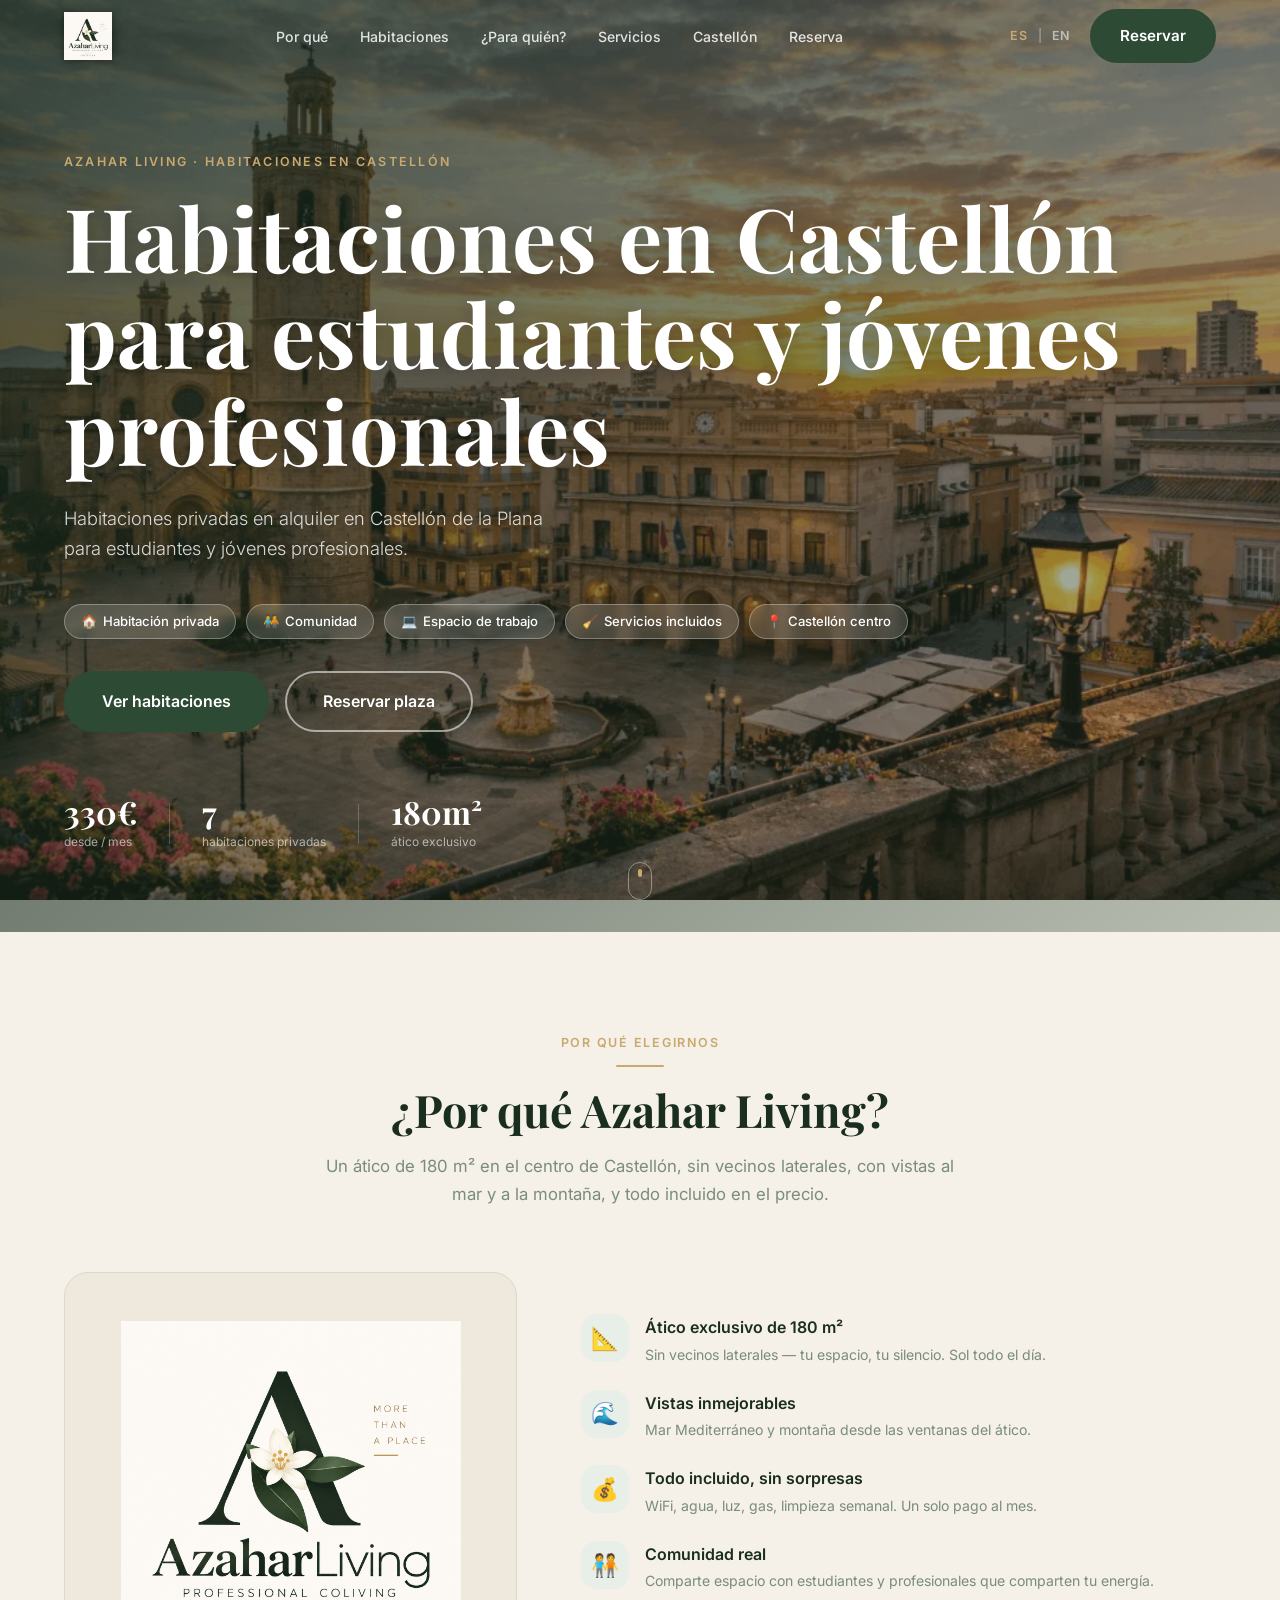
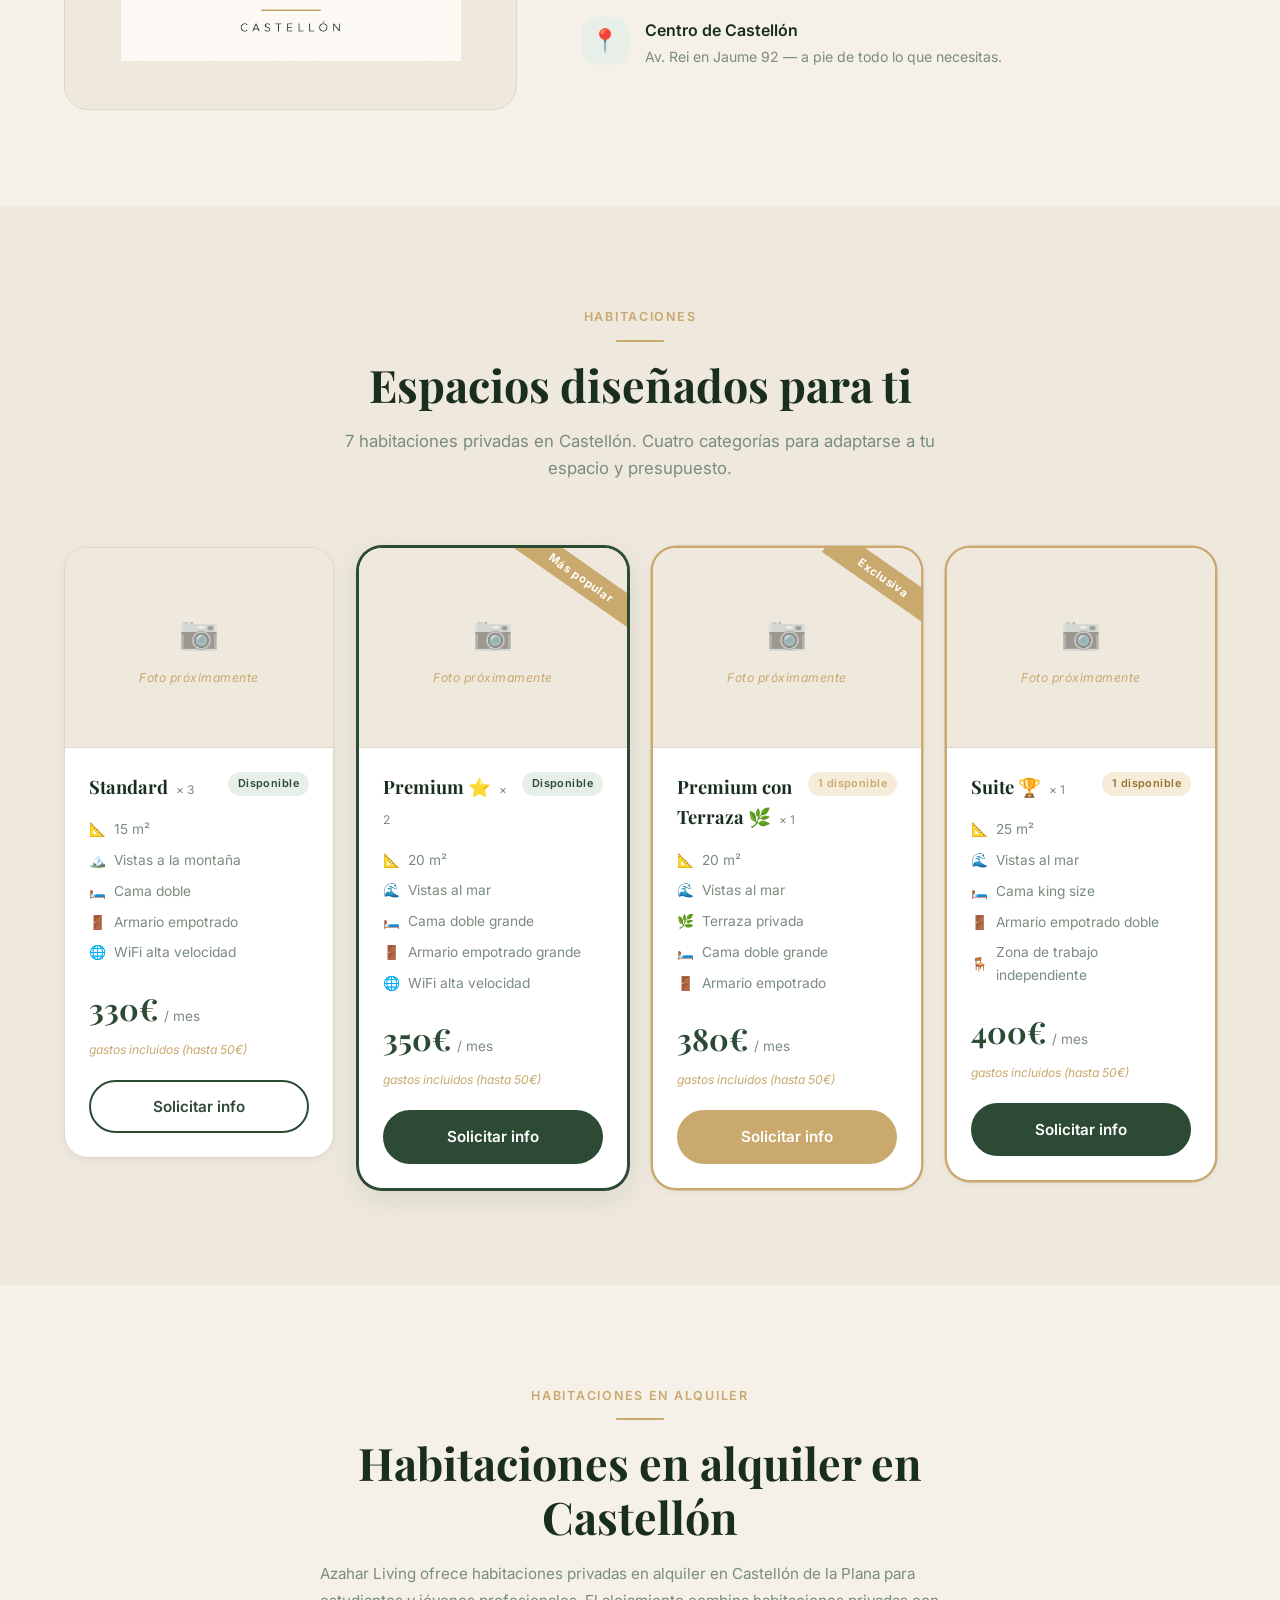
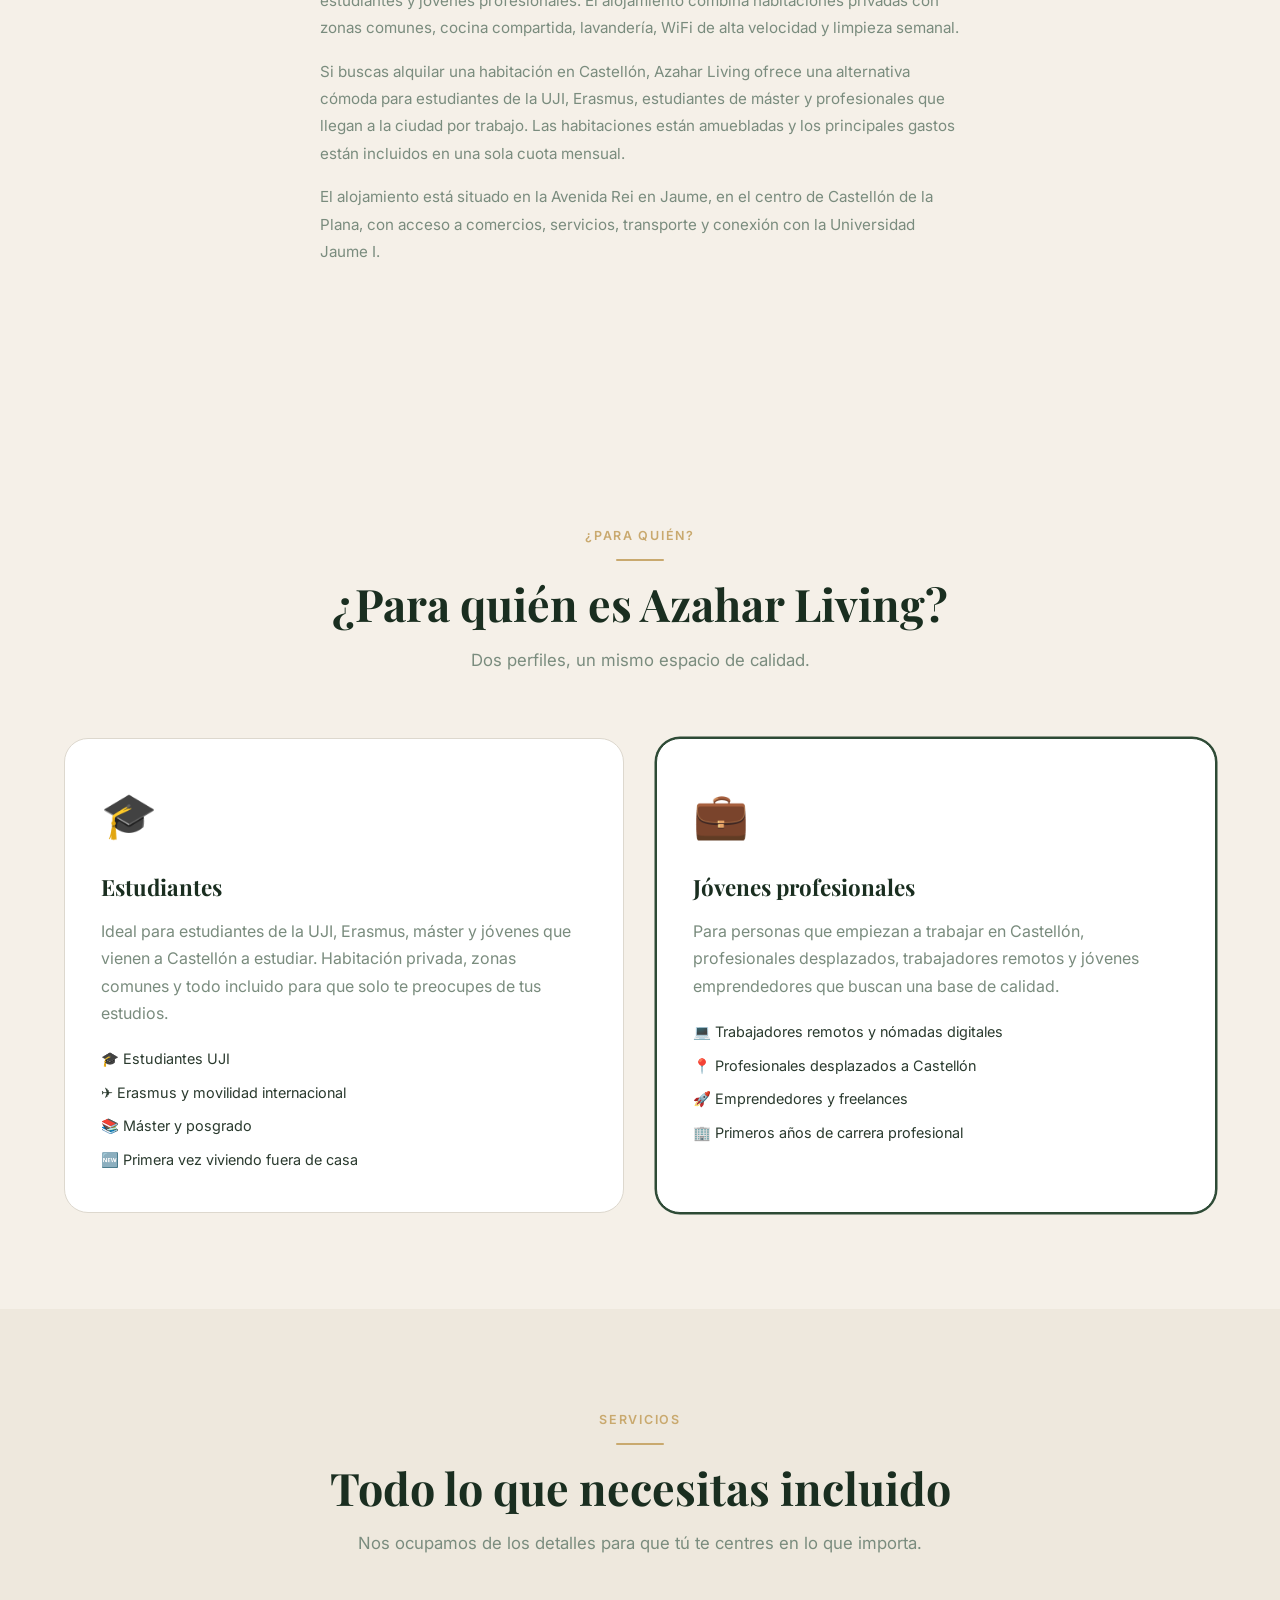
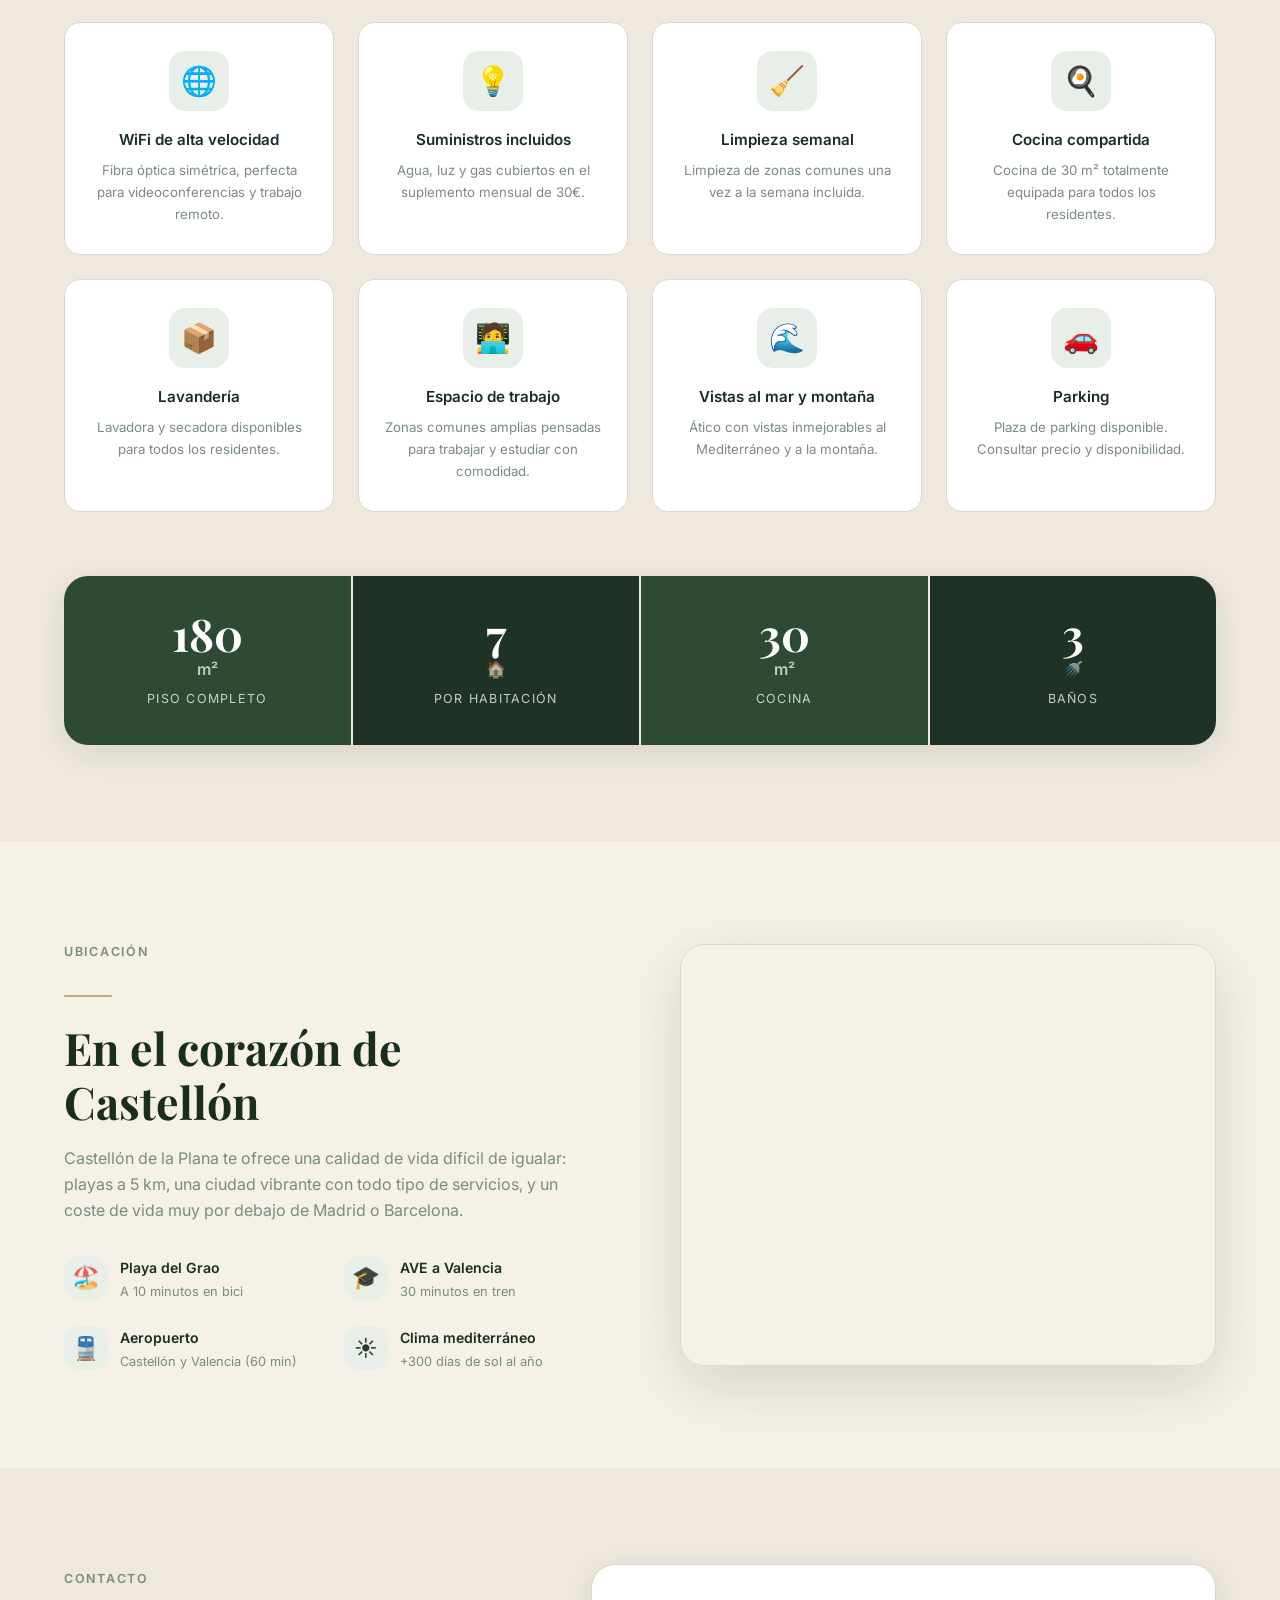
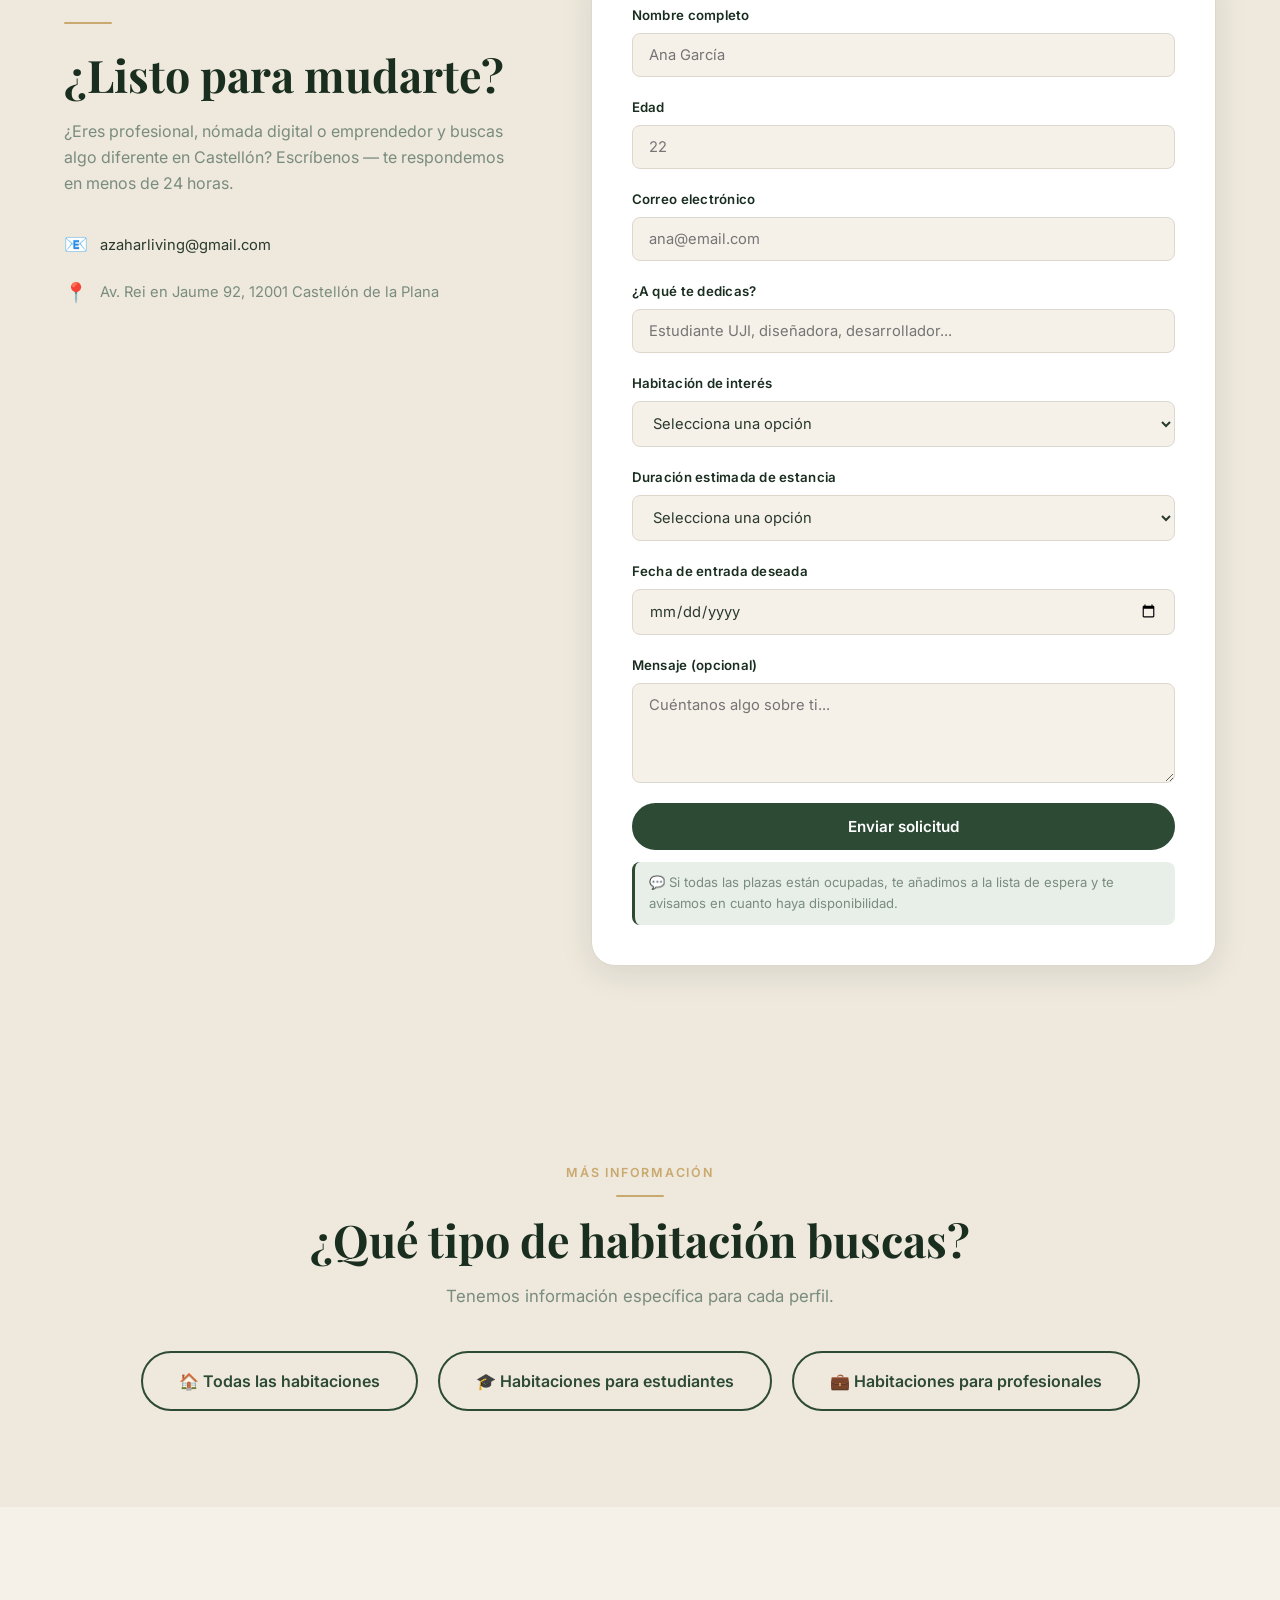
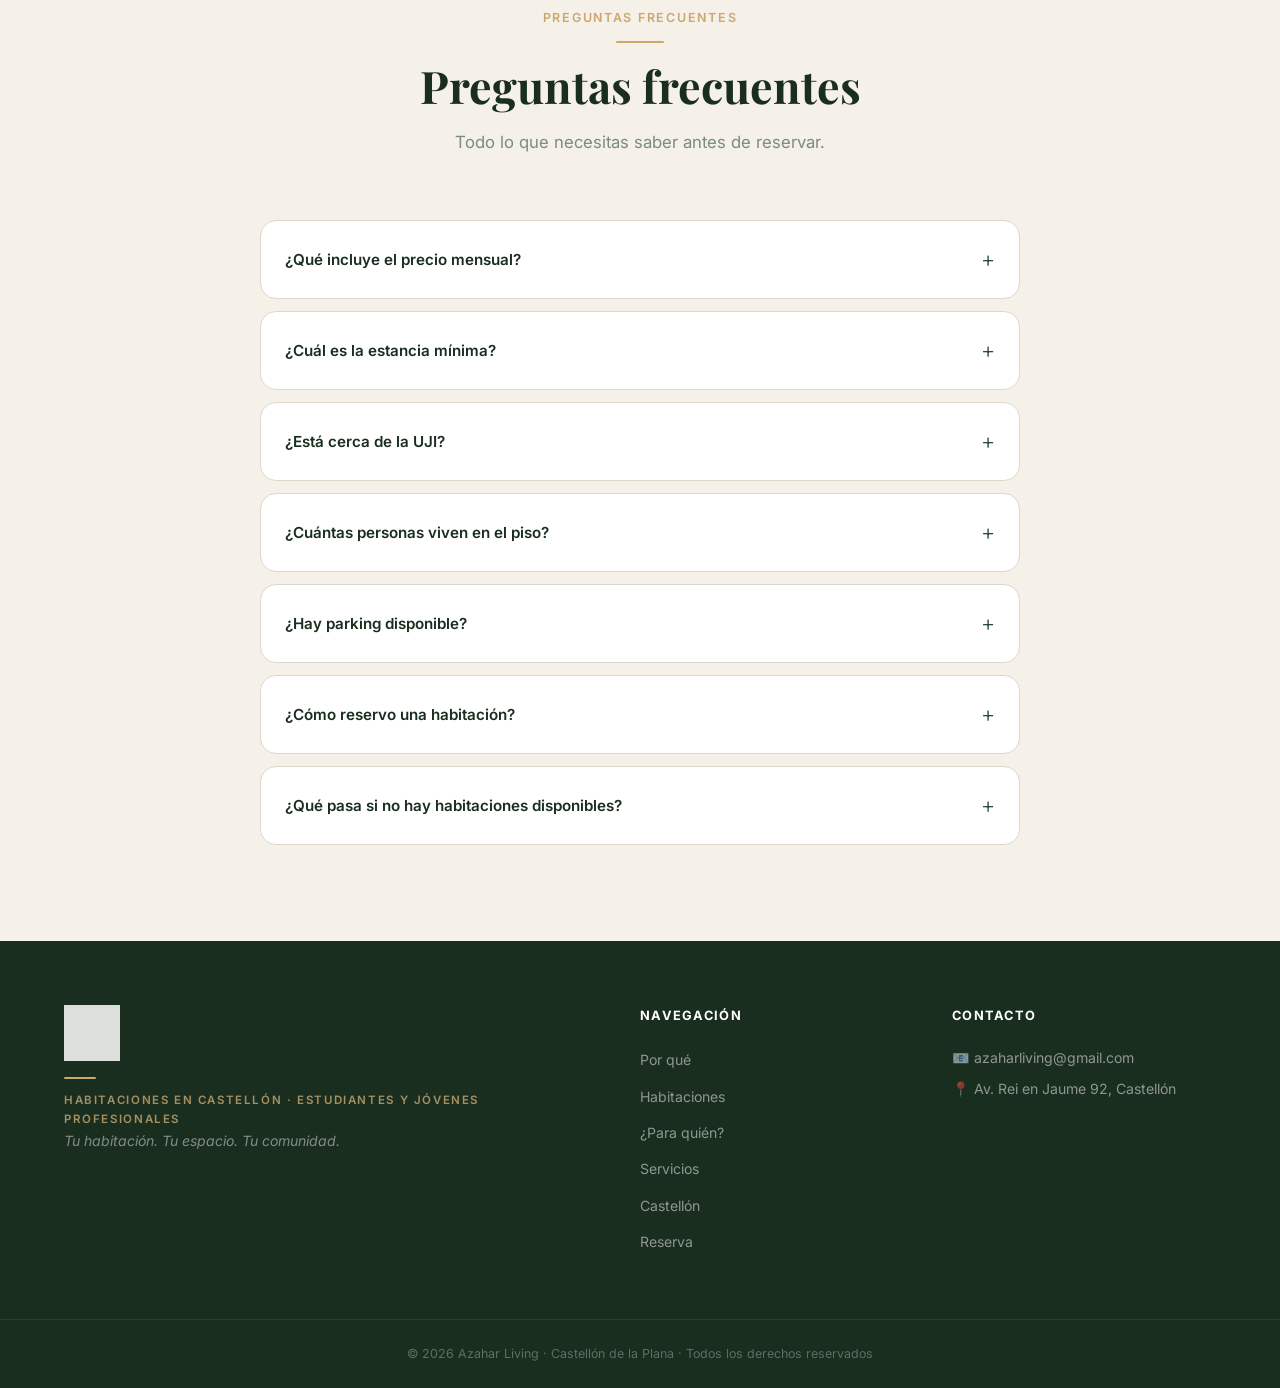
==== commit 3db55137: "Gastos incluidos hasta 50€ tope mensual" ====
--- a/index.html
+++ b/index.html
@@ -381,7 +381,7 @@
             <div class="room-card__price">
               <span class="price__amount">330€</span>
               <span class="price__period" data-i18n="rooms.month">/ mes</span>
-              <span class="price__extra" data-i18n="rooms.extra">gastos incluidos</span>
+              <span class="price__extra" data-i18n="rooms.extra">gastos incluidos (hasta 50€)</span>
             </div>
             <a href="#contact" class="btn btn--outline btn--block" data-i18n="rooms.cta">Solicitar info</a>
           </div>
@@ -406,7 +406,7 @@
             <div class="room-card__price">
               <span class="price__amount">350€</span>
               <span class="price__period" data-i18n="rooms.month">/ mes</span>
-              <span class="price__extra" data-i18n="rooms.extra">gastos incluidos</span>
+              <span class="price__extra" data-i18n="rooms.extra">gastos incluidos (hasta 50€)</span>
             </div>
             <a href="#contact" class="btn btn--primary btn--block" data-i18n="rooms.cta">Solicitar info</a>
           </div>
@@ -431,7 +431,7 @@
             <div class="room-card__price">
               <span class="price__amount">380€</span>
               <span class="price__period" data-i18n="rooms.month">/ mes</span>
-              <span class="price__extra" data-i18n="rooms.extra">gastos incluidos</span>
+              <span class="price__extra" data-i18n="rooms.extra">gastos incluidos (hasta 50€)</span>
             </div>
             <a href="#contact" class="btn btn--gold btn--block" data-i18n="rooms.cta">Solicitar info</a>
           </div>
@@ -455,7 +455,7 @@
             <div class="room-card__price">
               <span class="price__amount">400€</span>
               <span class="price__period" data-i18n="rooms.month">/ mes</span>
-              <span class="price__extra" data-i18n="rooms.extra">gastos incluidos</span>
+              <span class="price__extra" data-i18n="rooms.extra">gastos incluidos (hasta 50€)</span>
             </div>
             <a href="#contact" class="btn btn--primary btn--block" data-i18n="rooms.cta">Solicitar info</a>
           </div>
@@ -539,7 +539,7 @@
         <div class="service-item">
           <div class="service-item__icon">💡</div>
           <h3 data-i18n="sv.bills.title">Suministros incluidos</h3>
-          <p data-i18n="sv.bills.desc">Agua, luz y gas incluidos. Sin facturas, sin preocupaciones.</p>
+          <p data-i18n="sv.bills.desc">Agua, luz y gas incluidos hasta 50€/mes. Consumo habitual siempre cubierto.</p>
         </div>
         <div class="service-item">
           <div class="service-item__icon">🧹</div>
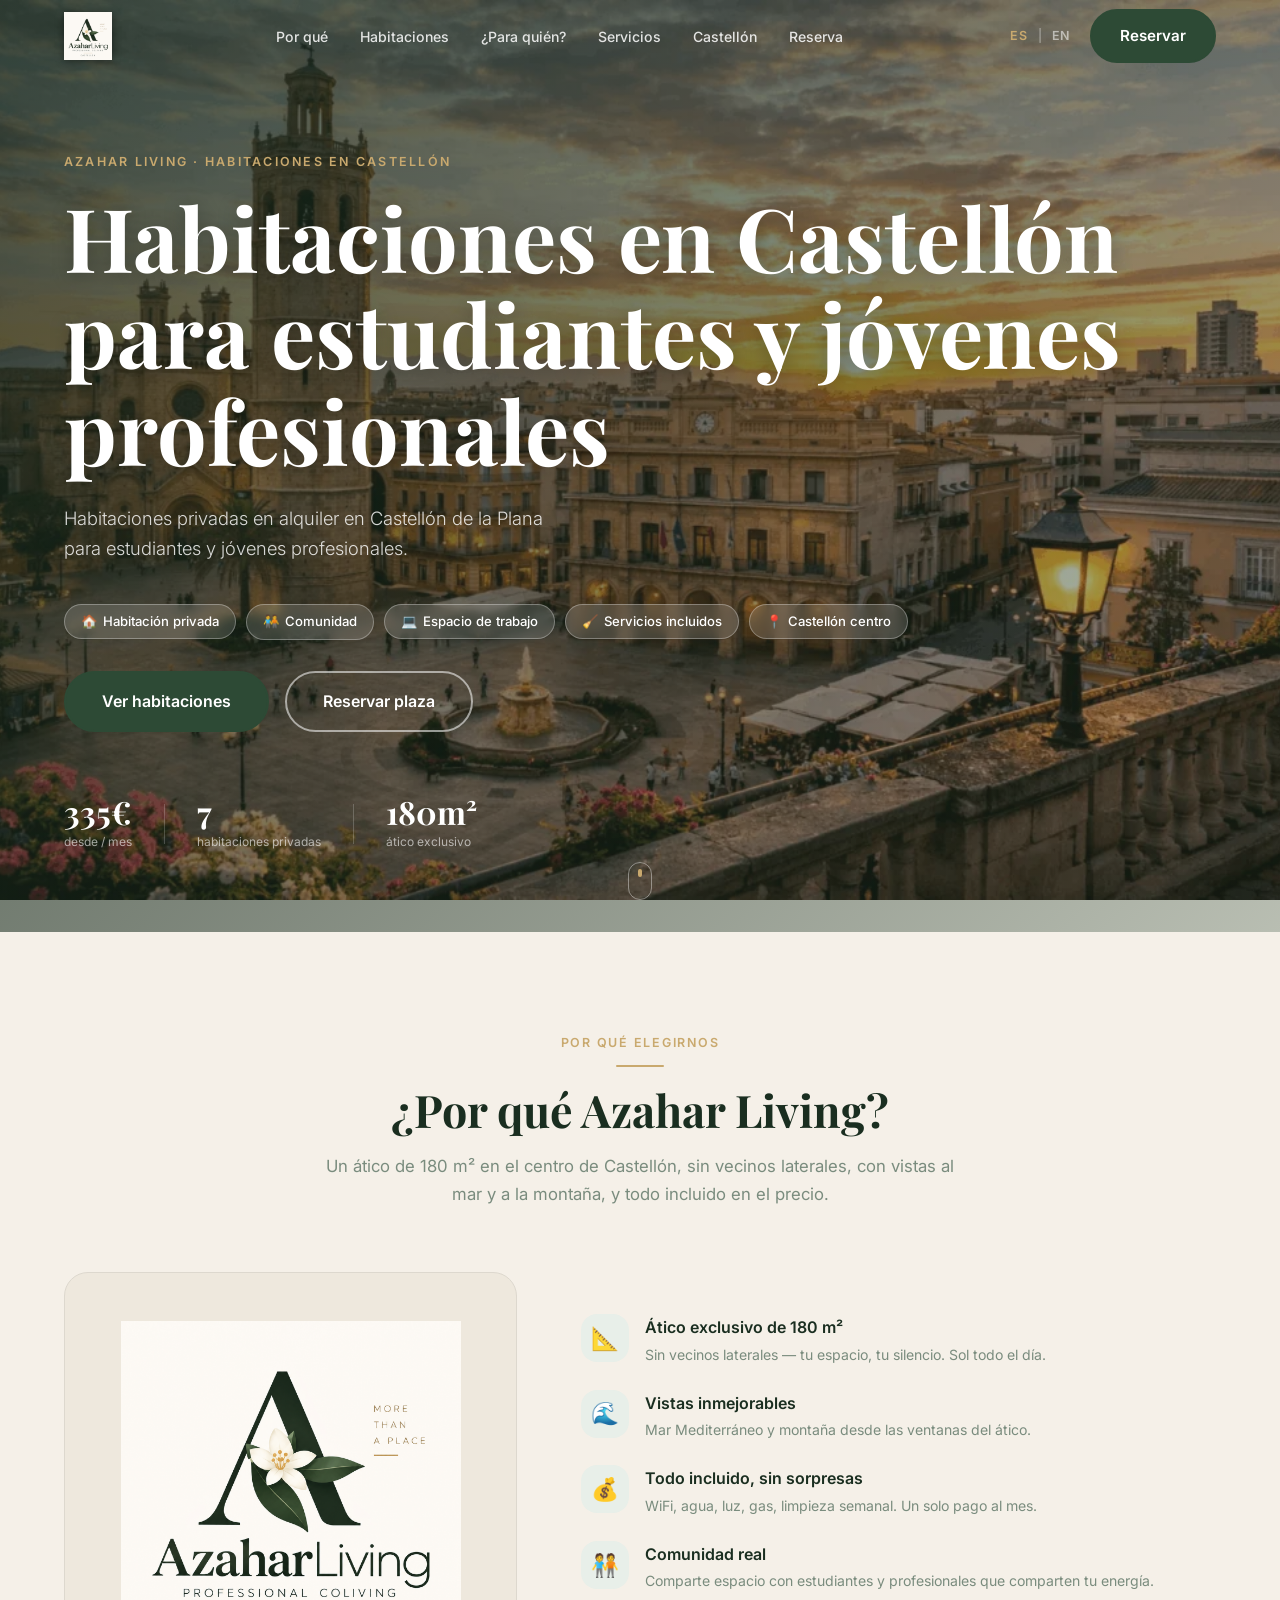
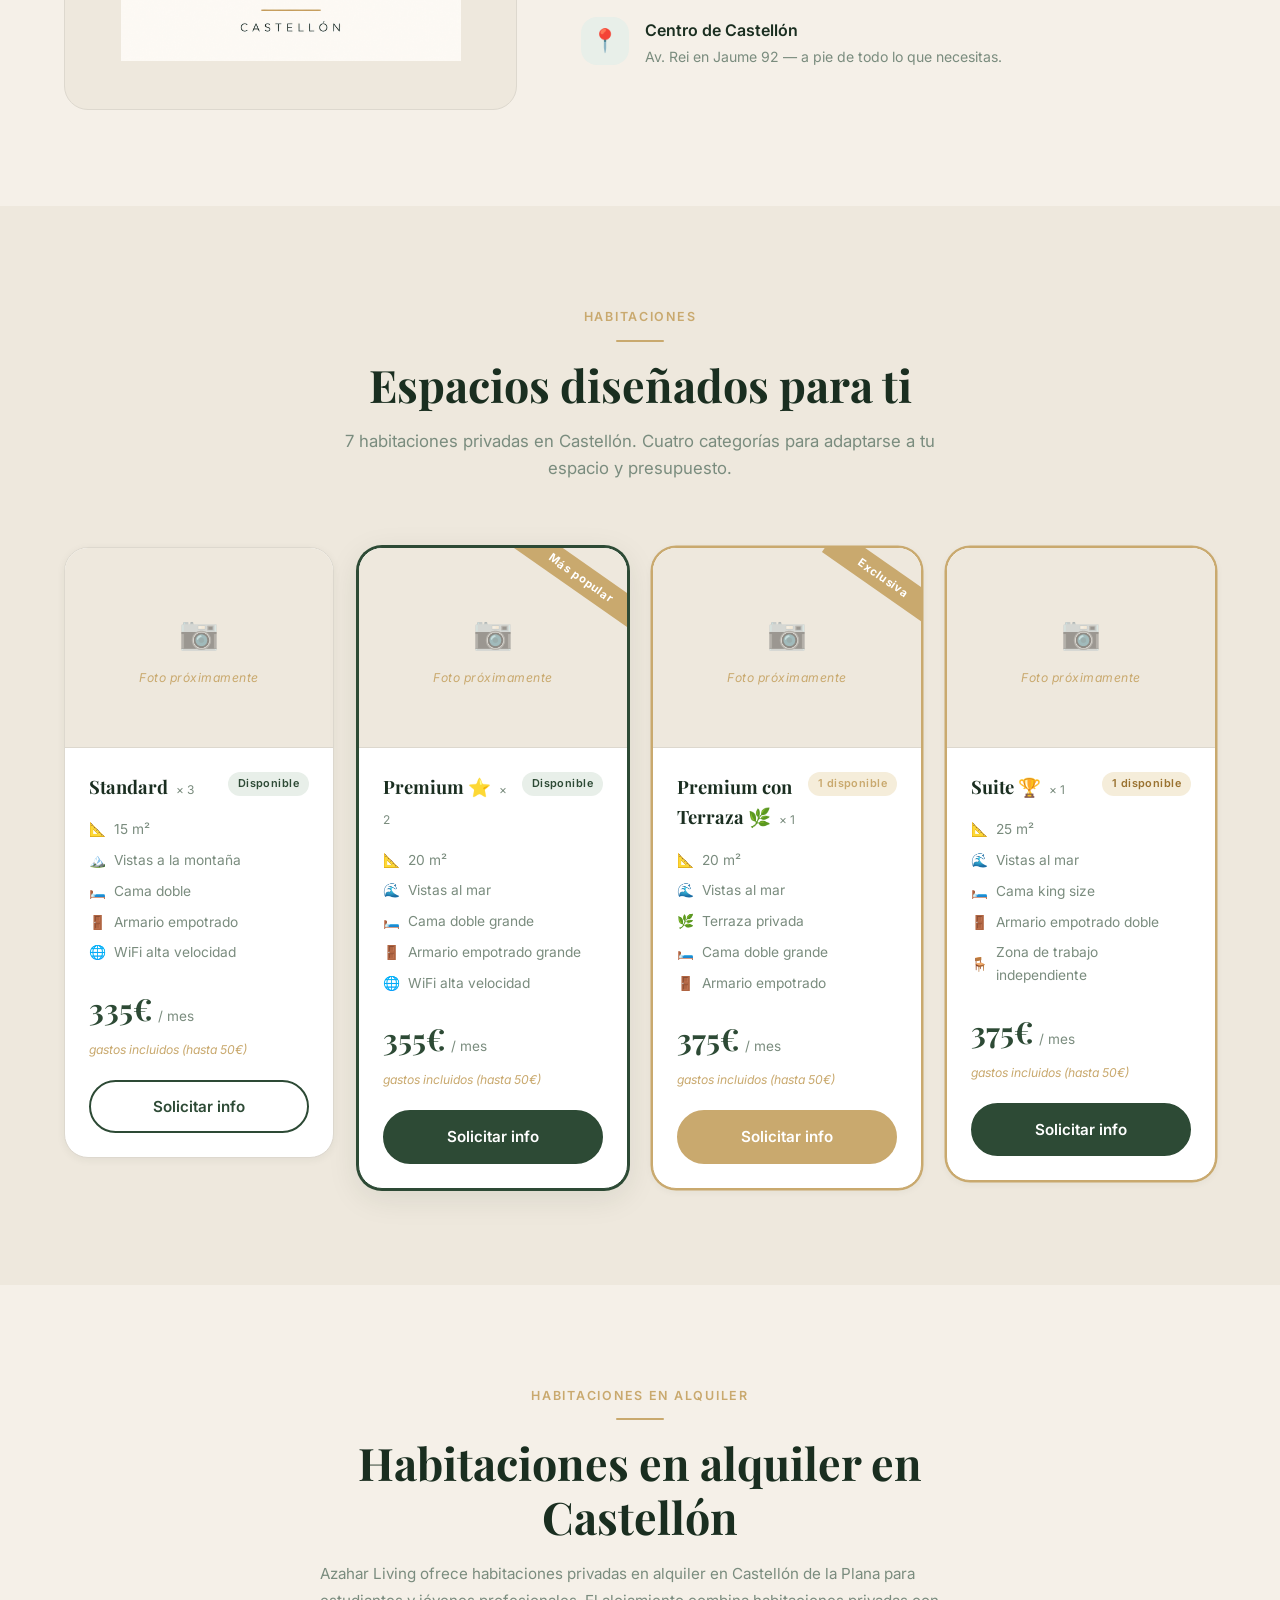
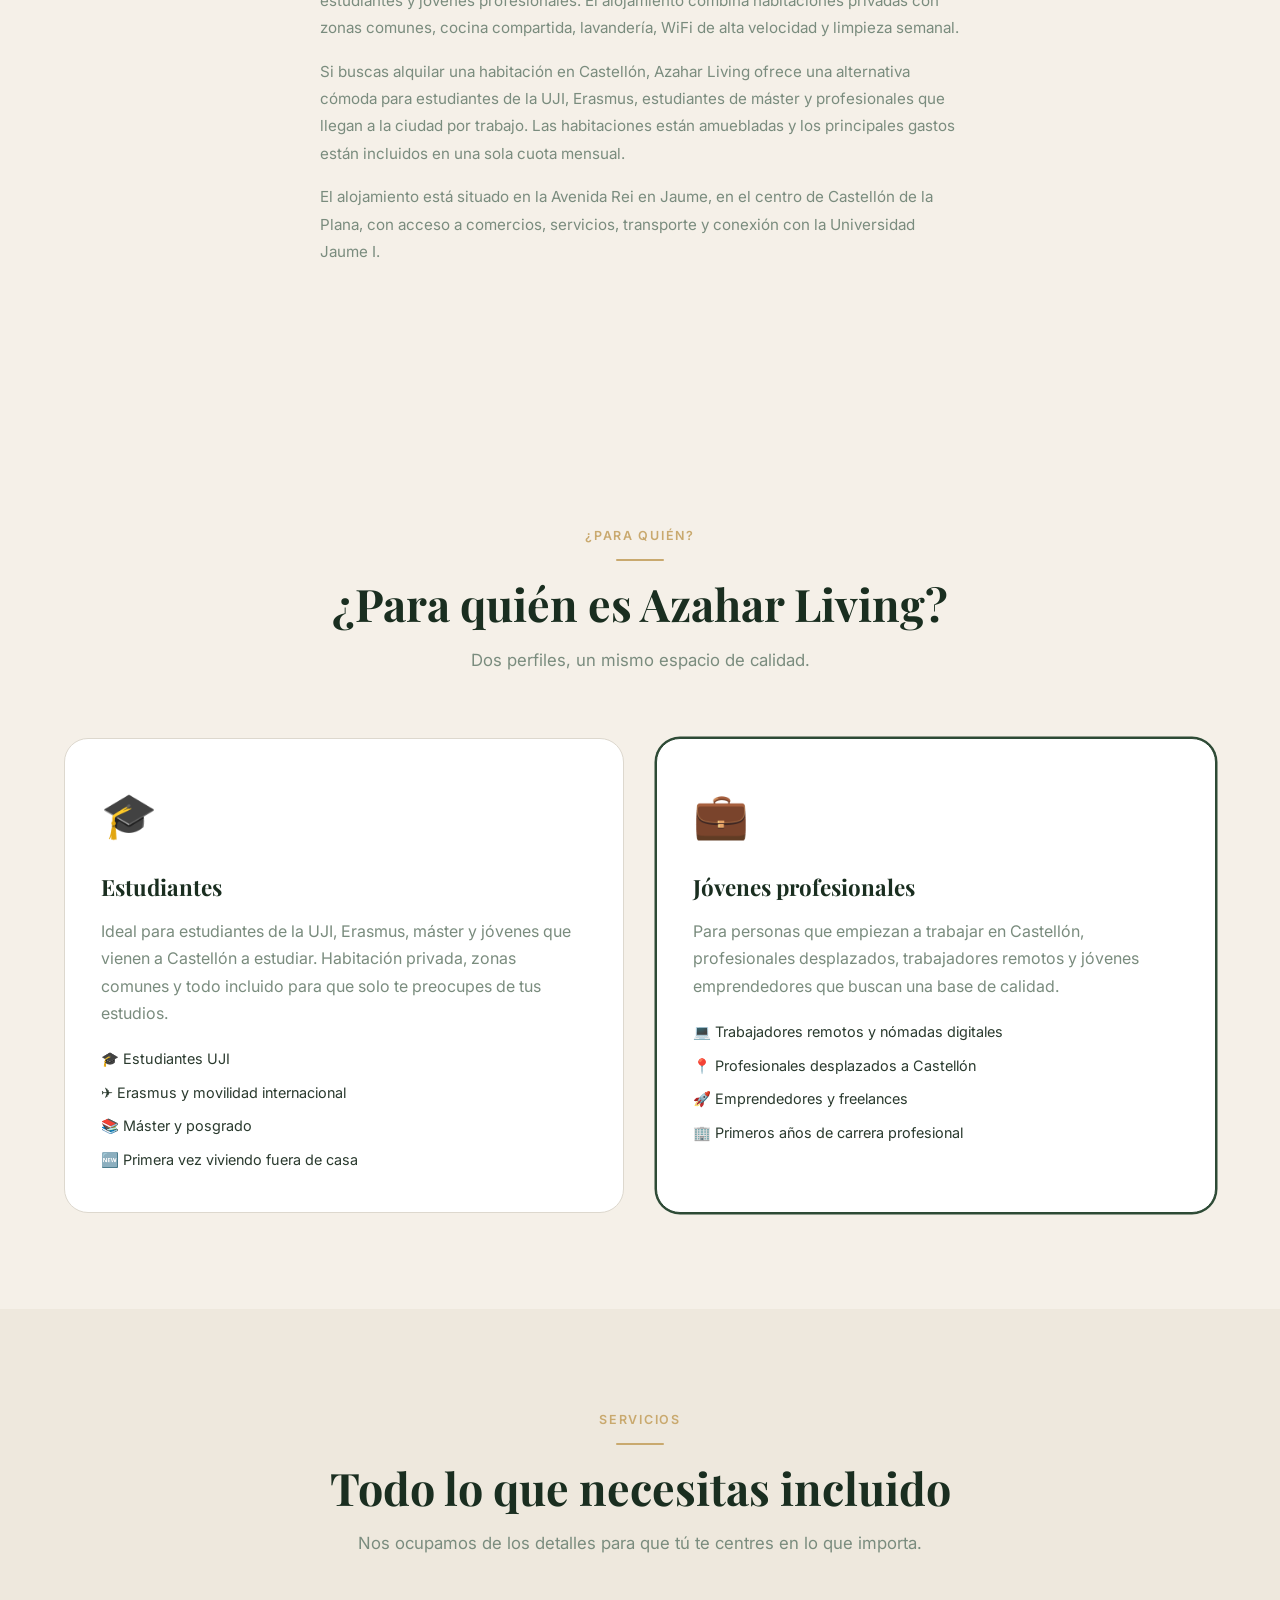
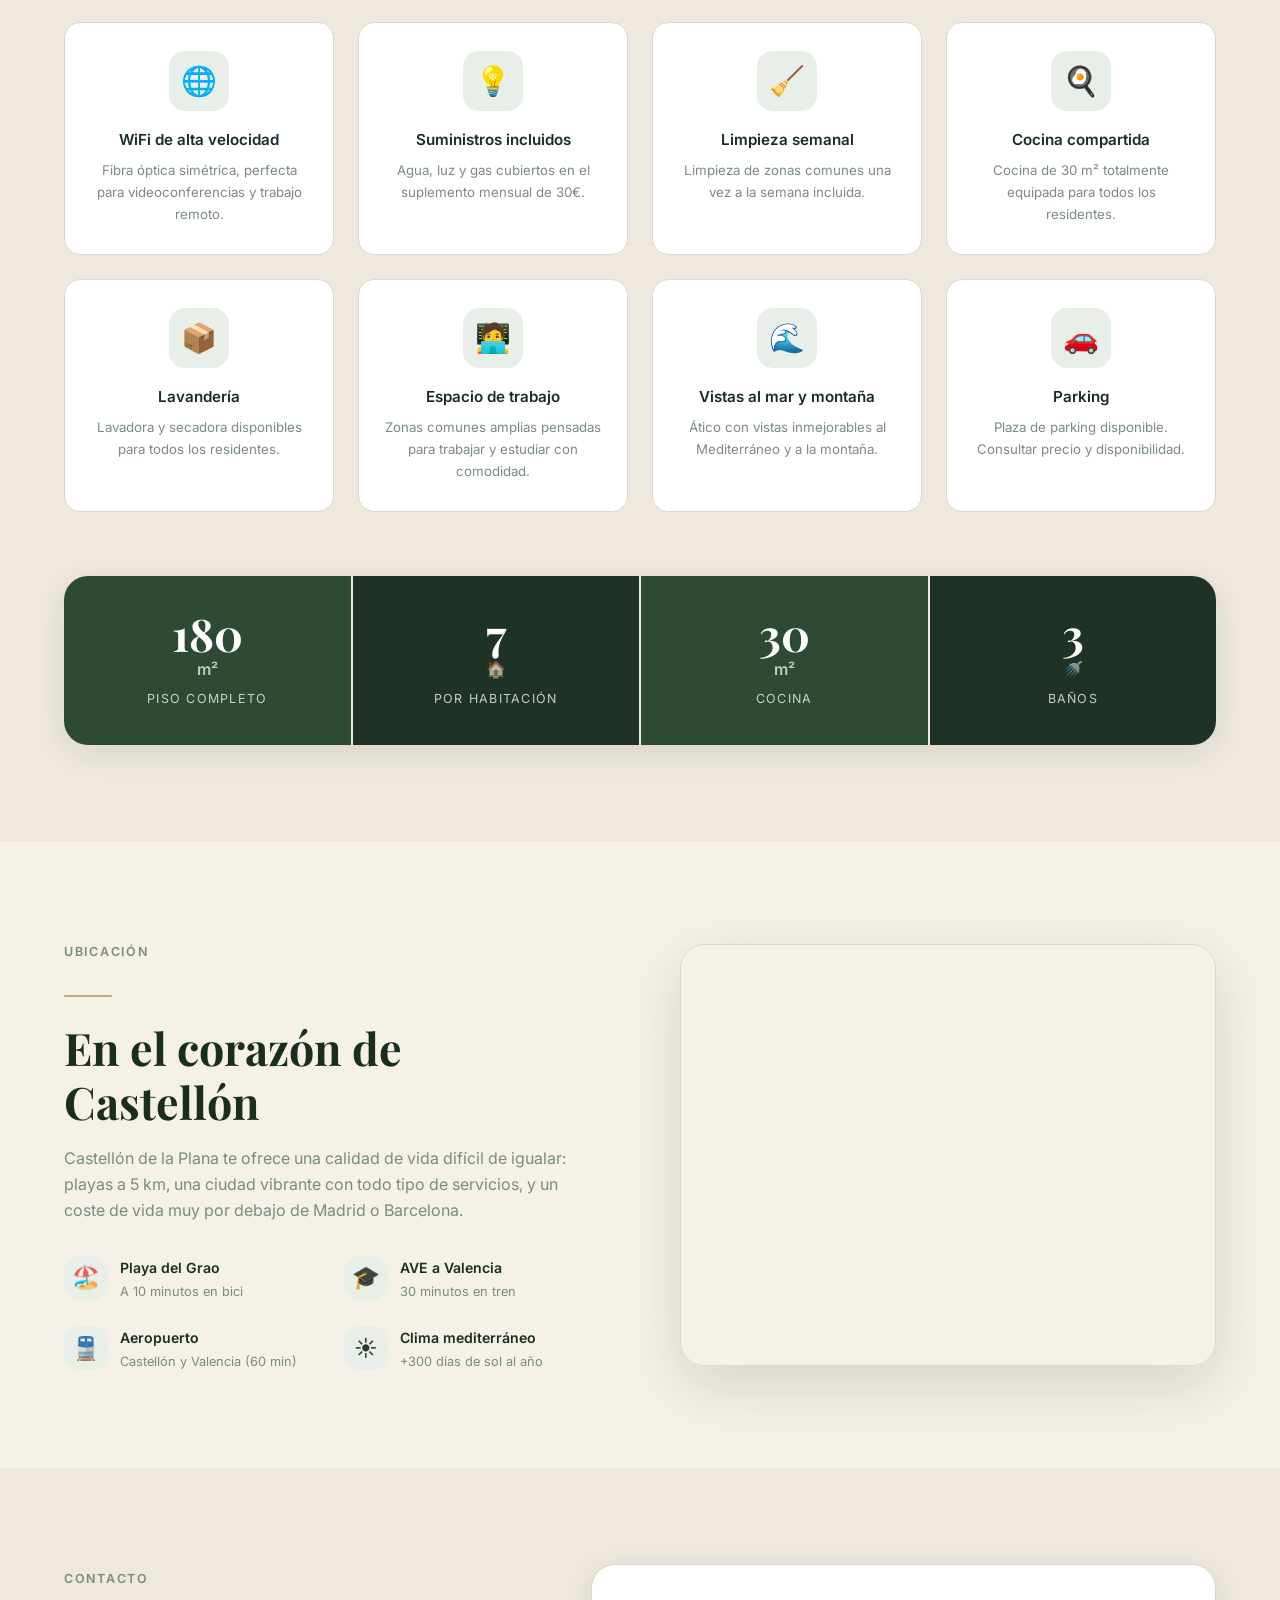
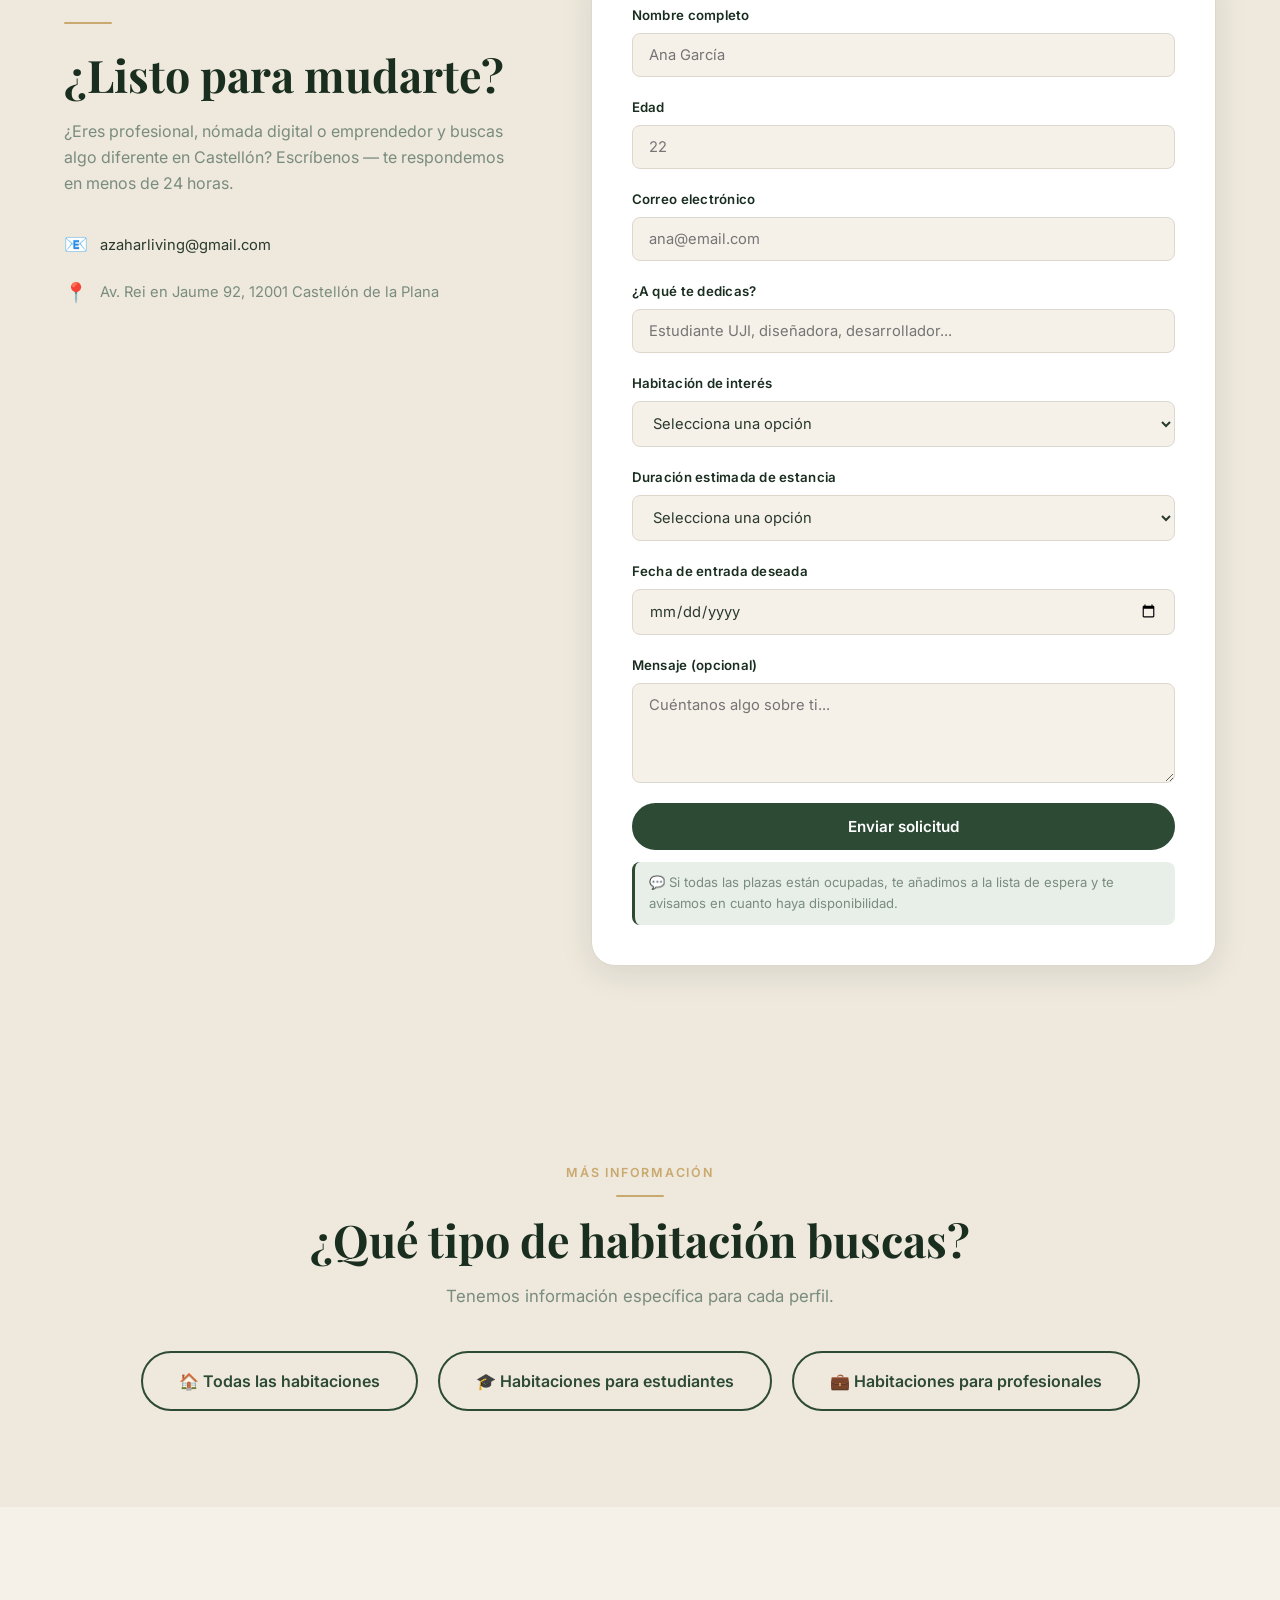
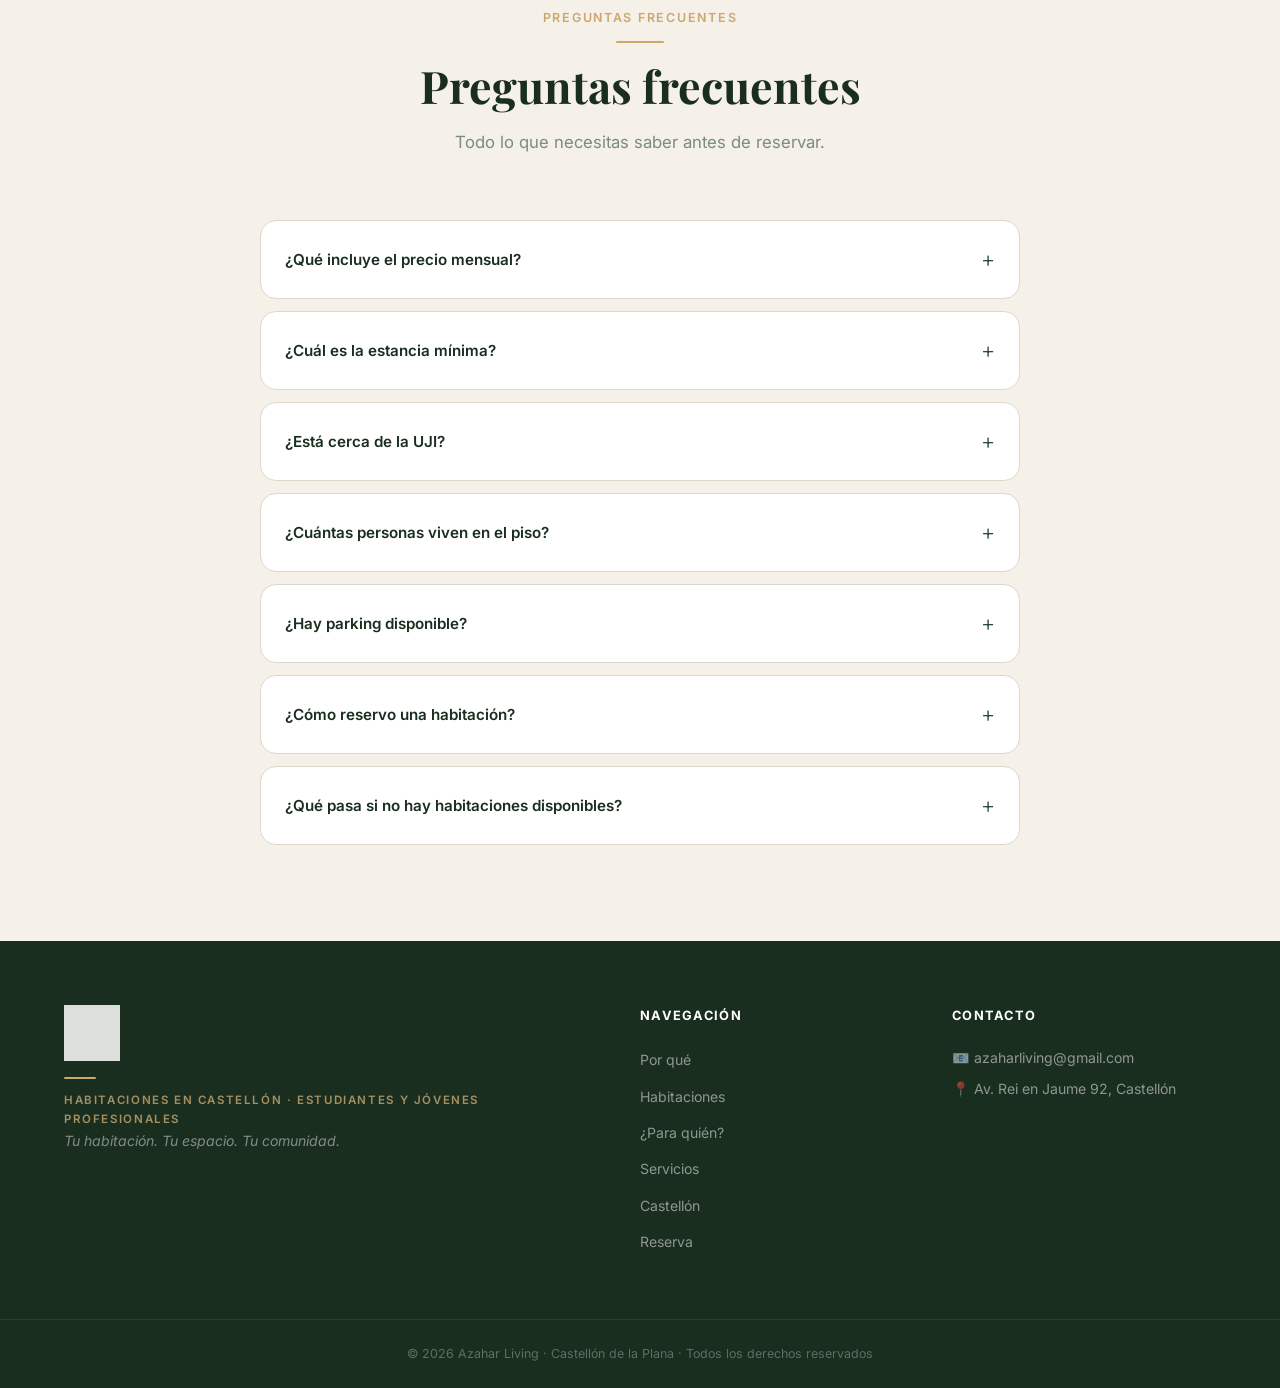
==== commit 199e6a4d: "Precios finales: Standard 335€, Premium 355€, Terraza 375€, Suite 375€" ====
--- a/index.html
+++ b/index.html
@@ -5,12 +5,12 @@
   <meta name="viewport" content="width=device-width, initial-scale=1.0" />
   <meta
   name="description"
-  content="Habitaciones en alquiler en Castellón de la Plana para estudiantes y jóvenes profesionales. Habitaciones privadas desde 330 €/mes, WiFi, cocina, limpieza y gastos incluidos."
+  content="Habitaciones en alquiler en Castellón de la Plana para estudiantes y jóvenes profesionales. Habitaciones privadas desde 335 €/mes, WiFi, cocina, limpieza y gastos incluidos."
 />
   <link rel="canonical" href="https://azaharliving.es" />
   <meta name="robots" content="index, follow" />
   <meta property="og:title" content="Habitaciones en Castellón | Estudiantes y jóvenes profesionales | Azahar Living" />
-  <meta property="og:description" content="Habitaciones privadas desde 330€/mes en Castellón. WiFi, cocina, limpieza semanal y gastos incluidos." />
+  <meta property="og:description" content="Habitaciones privadas desde 335€/mes en Castellón. WiFi, cocina, limpieza semanal y gastos incluidos." />
   <meta property="og:url" content="https://azaharliving.es" />
   <meta property="og:type" content="website" />
   <meta property="og:locale" content="es_ES" />
@@ -34,7 +34,7 @@
         "url": "https://azaharliving.es",
         "logo": "https://azaharliving.es/images/Logo Coliving.png",
         "email": "azaharliving@gmail.com",
-        "description": "Habitaciones en alquiler en Castellón de la Plana para estudiantes y jóvenes profesionales. Coliving moderno con habitaciones privadas desde 330€/mes, todo incluido.",
+        "description": "Habitaciones en alquiler en Castellón de la Plana para estudiantes y jóvenes profesionales. Coliving moderno con habitaciones privadas desde 335€/mes, todo incluido.",
         "address": {
           "@type": "PostalAddress",
           "streetAddress": "Av. Rei en Jaume, 92",
@@ -269,7 +269,7 @@
       </div>
       <div class="hero__stats">
         <div class="stat">
-          <span class="stat__number">330€</span>
+          <span class="stat__number">335€</span>
           <span class="stat__label" data-i18n="hero.stat1">desde / mes</span>
         </div>
         <div class="stat__divider"></div>
@@ -379,7 +379,7 @@
               <li>🌐 <span data-i18n="rooms.r1.f5">WiFi alta velocidad</span></li>
             </ul>
             <div class="room-card__price">
-              <span class="price__amount">330€</span>
+              <span class="price__amount">335€</span>
               <span class="price__period" data-i18n="rooms.month">/ mes</span>
               <span class="price__extra" data-i18n="rooms.extra">gastos incluidos (hasta 50€)</span>
             </div>
@@ -404,7 +404,7 @@
               <li>🌐 <span data-i18n="rooms.r2.f5">WiFi alta velocidad</span></li>
             </ul>
             <div class="room-card__price">
-              <span class="price__amount">350€</span>
+              <span class="price__amount">355€</span>
               <span class="price__period" data-i18n="rooms.month">/ mes</span>
               <span class="price__extra" data-i18n="rooms.extra">gastos incluidos (hasta 50€)</span>
             </div>
@@ -429,7 +429,7 @@
               <li>🚪 <span data-i18n="rooms.r3.f5">Armario empotrado</span></li>
             </ul>
             <div class="room-card__price">
-              <span class="price__amount">380€</span>
+              <span class="price__amount">375€</span>
               <span class="price__period" data-i18n="rooms.month">/ mes</span>
               <span class="price__extra" data-i18n="rooms.extra">gastos incluidos (hasta 50€)</span>
             </div>
@@ -453,7 +453,7 @@
               <li>🪑 <span data-i18n="rooms.r4.f5">Zona de trabajo independiente</span></li>
             </ul>
             <div class="room-card__price">
-              <span class="price__amount">400€</span>
+              <span class="price__amount">375€</span>
               <span class="price__period" data-i18n="rooms.month">/ mes</span>
               <span class="price__extra" data-i18n="rooms.extra">gastos incluidos (hasta 50€)</span>
             </div>
@@ -691,10 +691,10 @@
           <label for="room" data-i18n="form.room">Habitación de interés</label>
           <select id="room" name="room">
             <option value="" data-i18n="form.roomSelect">Selecciona una opción</option>
-            <option value="standard" data-i18n="form.roomStd">Standard · 15 m² · Montaña · 330€/mes</option>
-            <option value="premium" data-i18n="form.roomPrem">Premium ⭐ · 20 m² · Mar · 350€/mes</option>
-            <option value="balcony" data-i18n="form.roomBalc">Premium con Terraza 🌿 · 20 m² · Mar · 380€/mes</option>
-            <option value="suite" data-i18n="form.roomSuite">Suite 🏆 · 25 m² · Mar · 400€/mes</option>
+            <option value="standard" data-i18n="form.roomStd">Standard · 15 m² · Montaña · 335€/mes</option>
+            <option value="premium" data-i18n="form.roomPrem">Premium ⭐ · 20 m² · Mar · 355€/mes</option>
+            <option value="balcony" data-i18n="form.roomBalc">Premium con Terraza 🌿 · 20 m² · Mar · 375€/mes</option>
+            <option value="suite" data-i18n="form.roomSuite">Suite 🏆 · 25 m² · Mar · 375€/mes</option>
             <option value="waitlist" data-i18n="form.roomWait">Lista de espera — cualquier habitación</option>
           </select>
         </div>
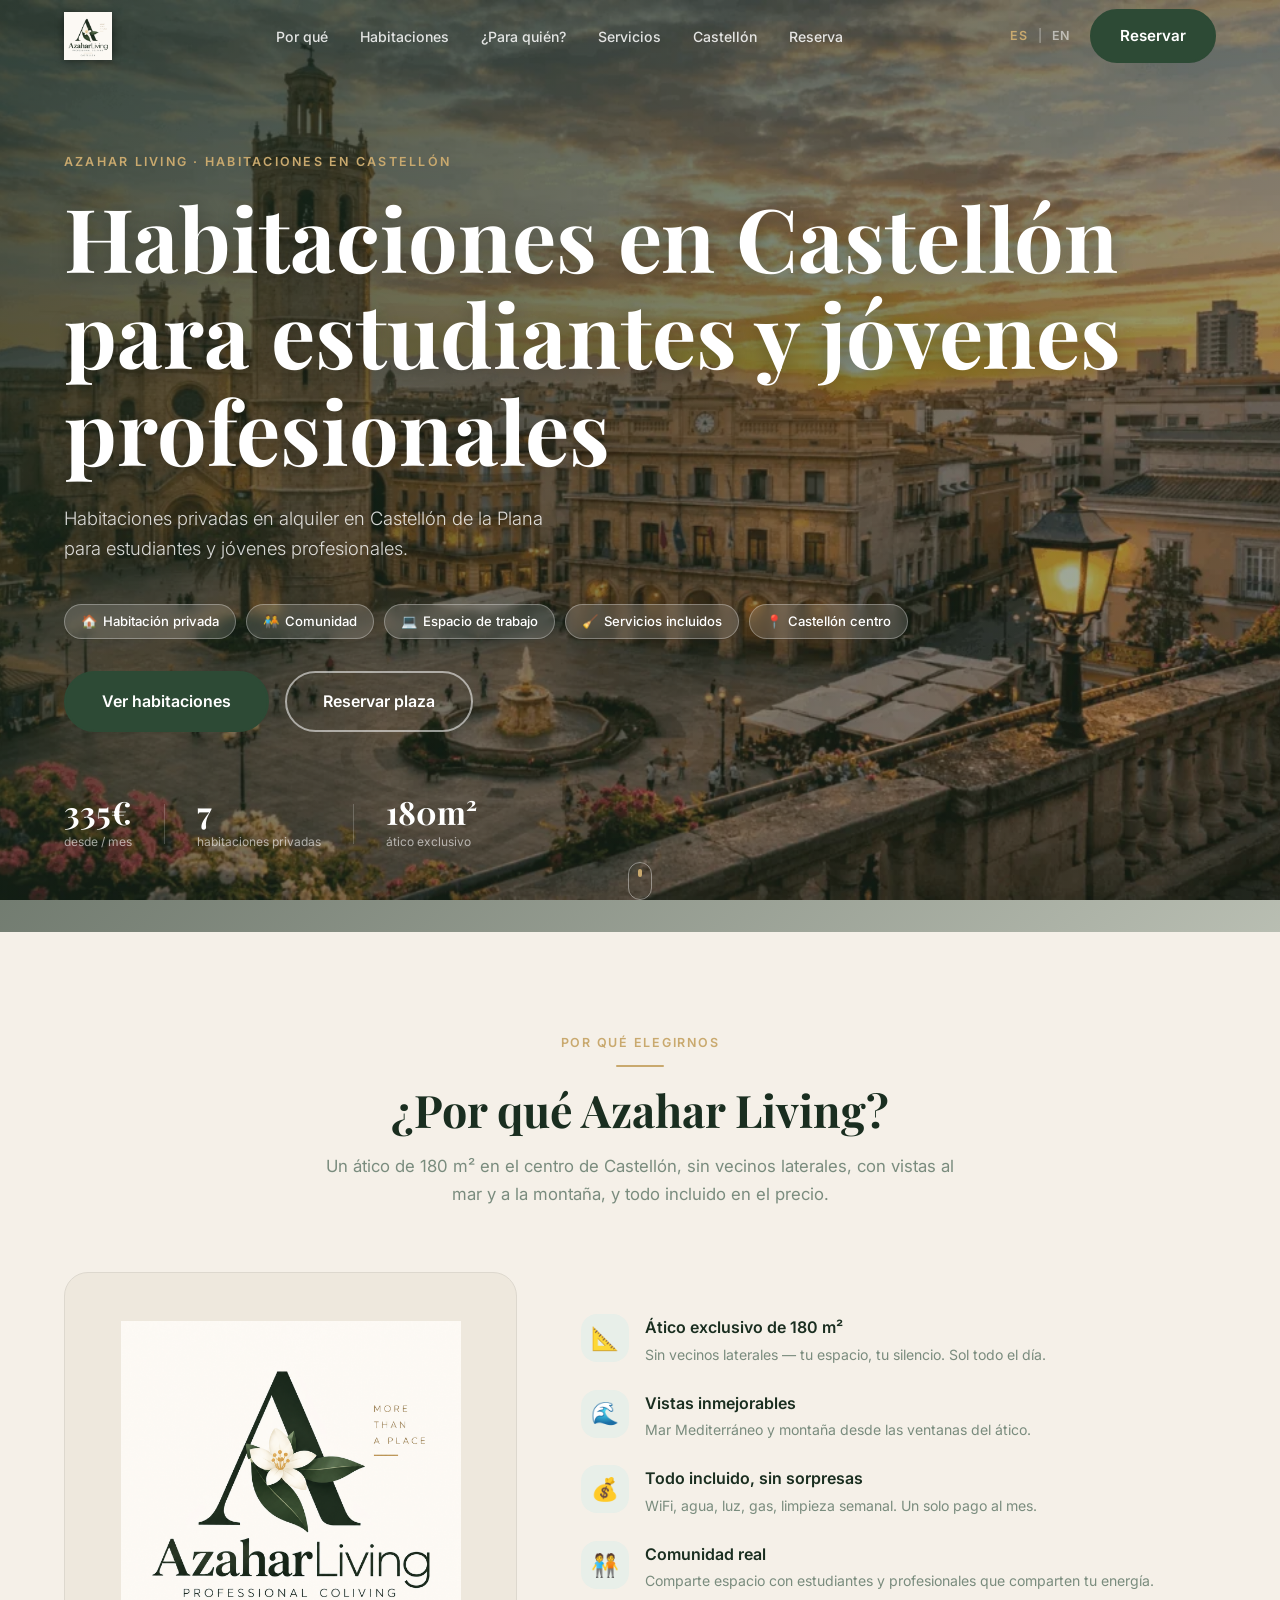
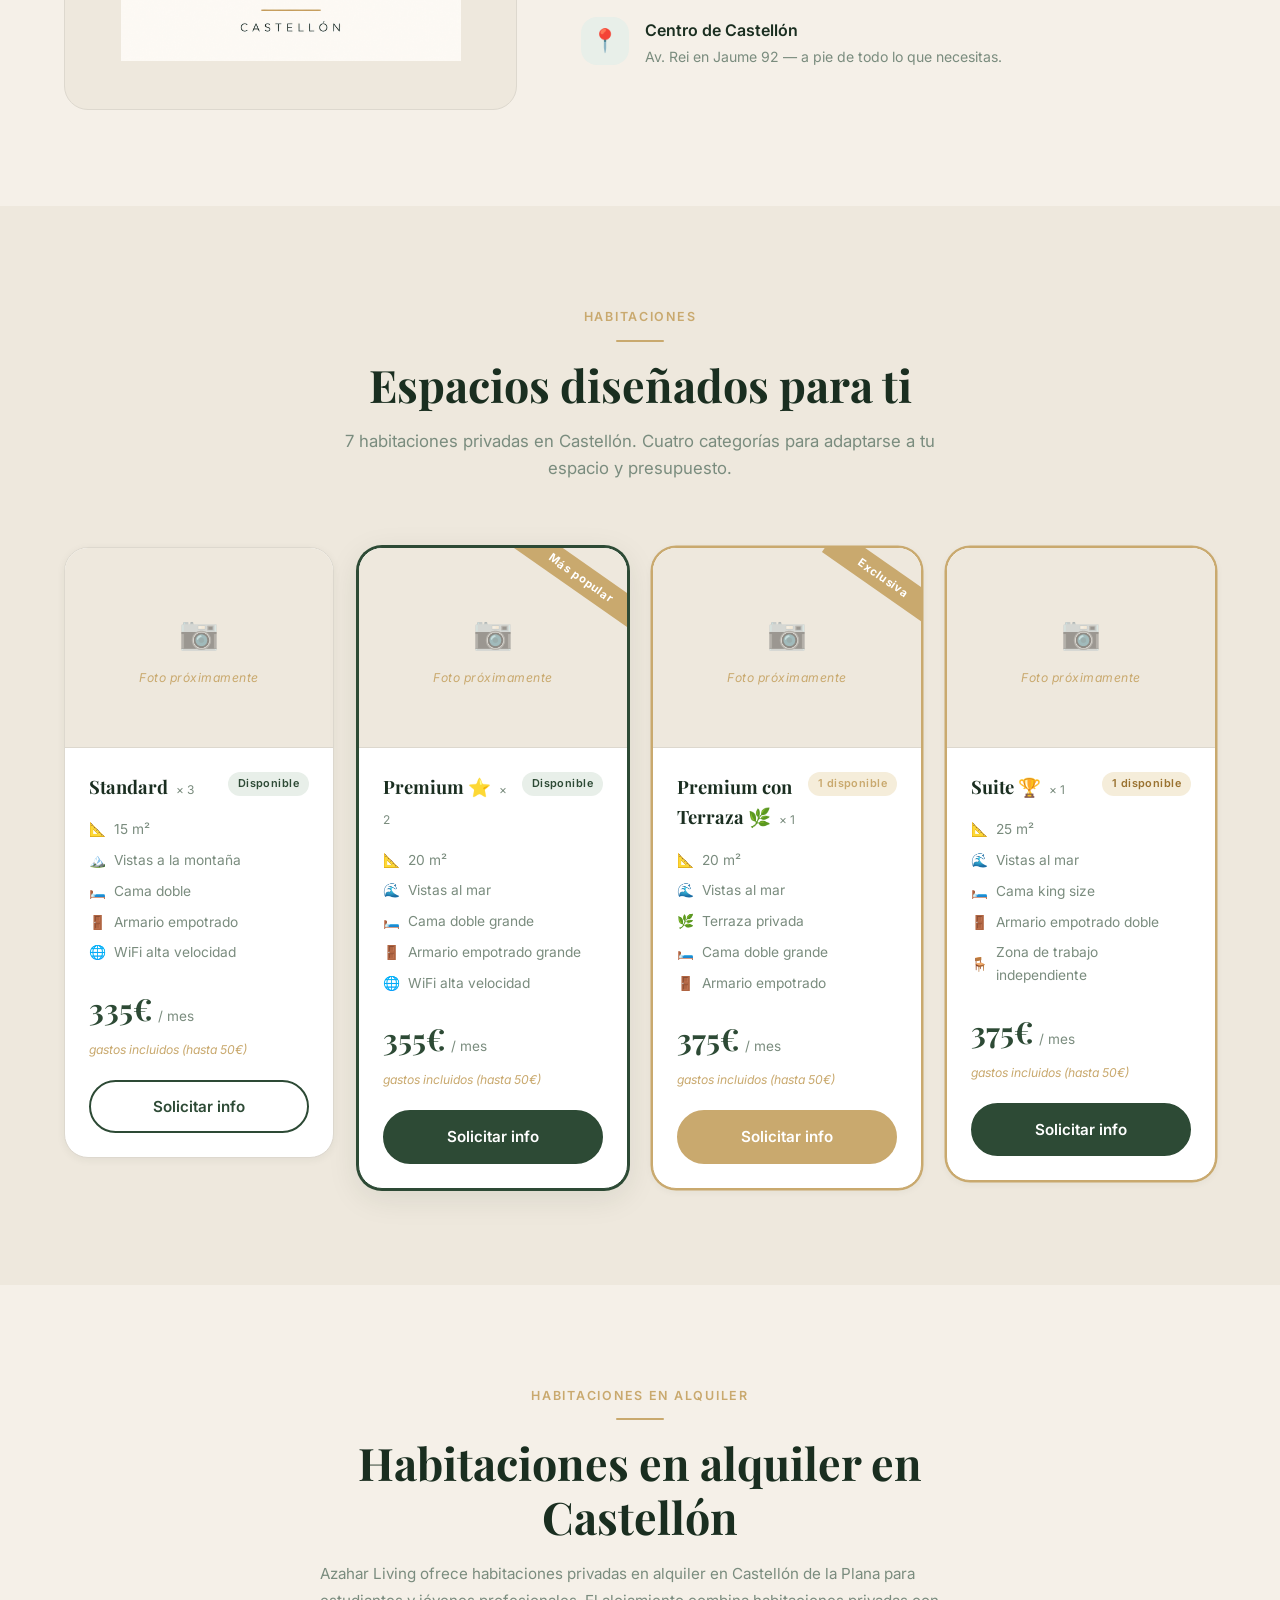
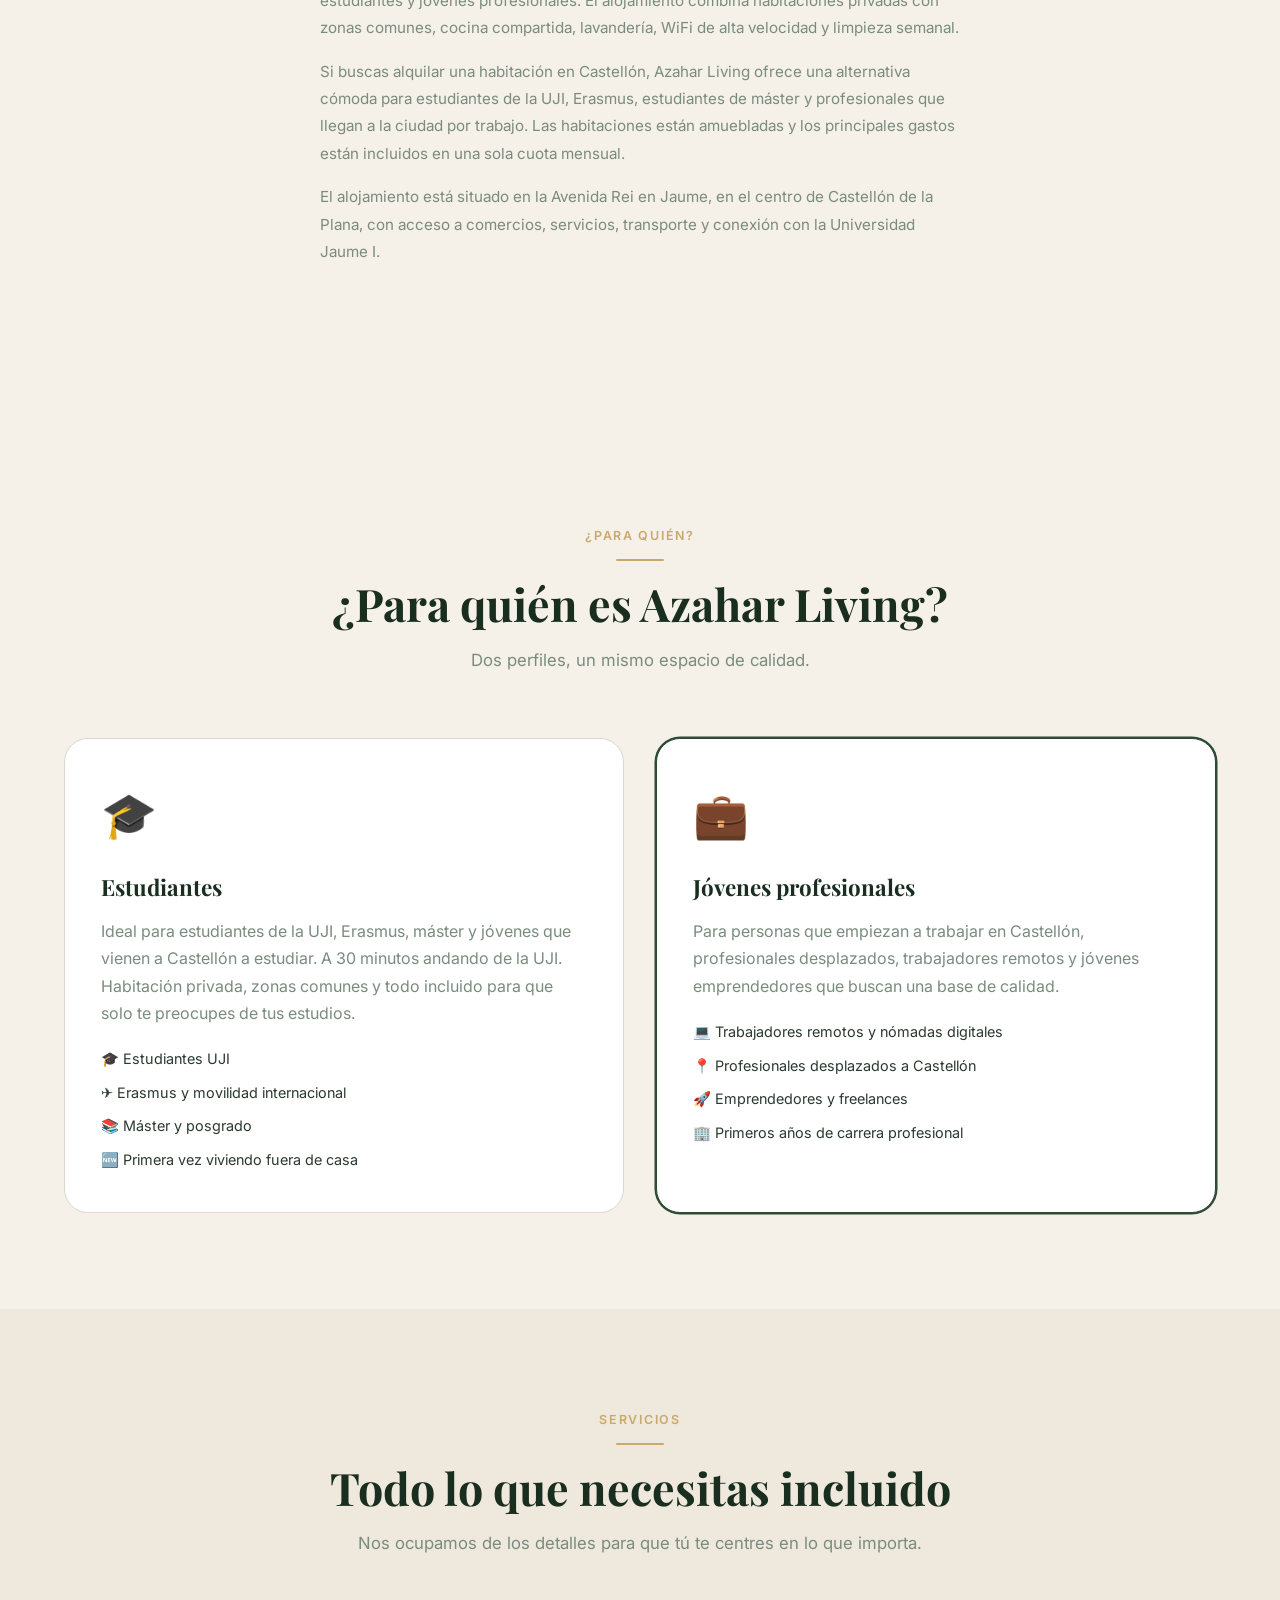
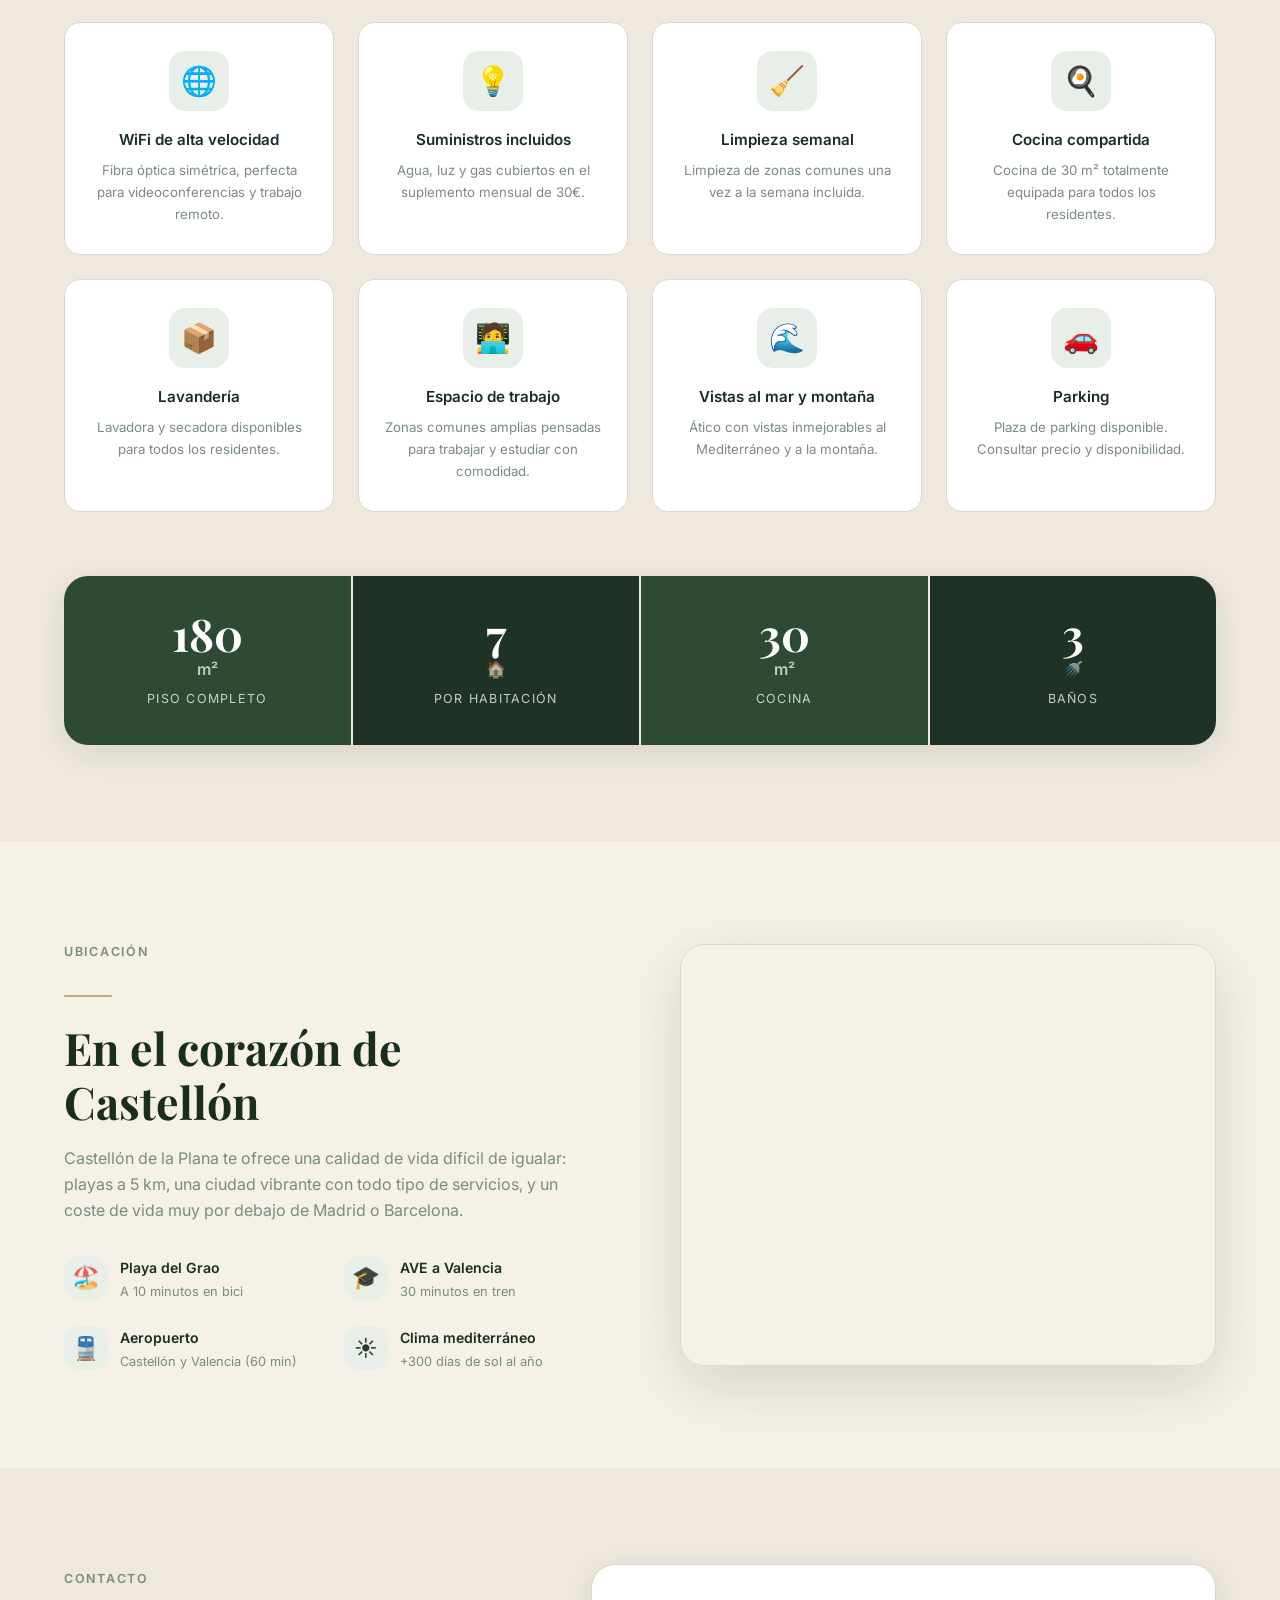
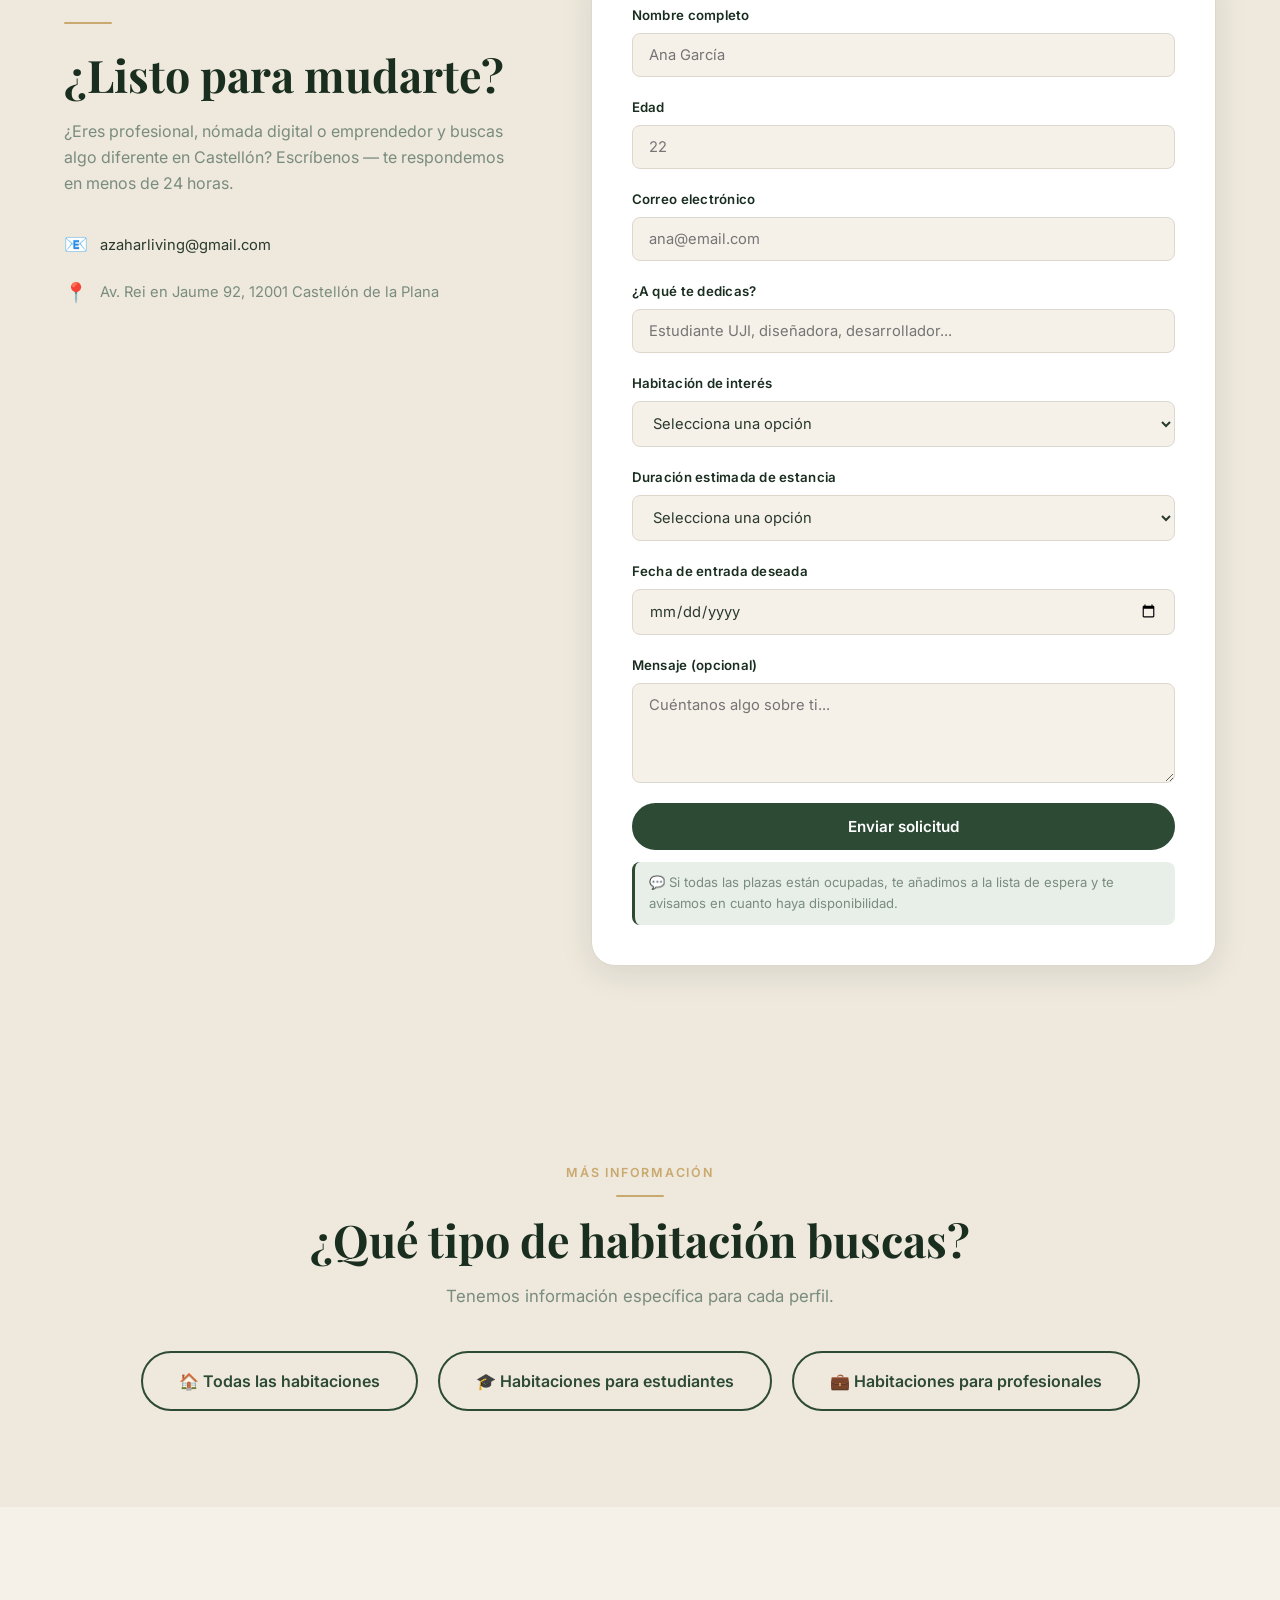
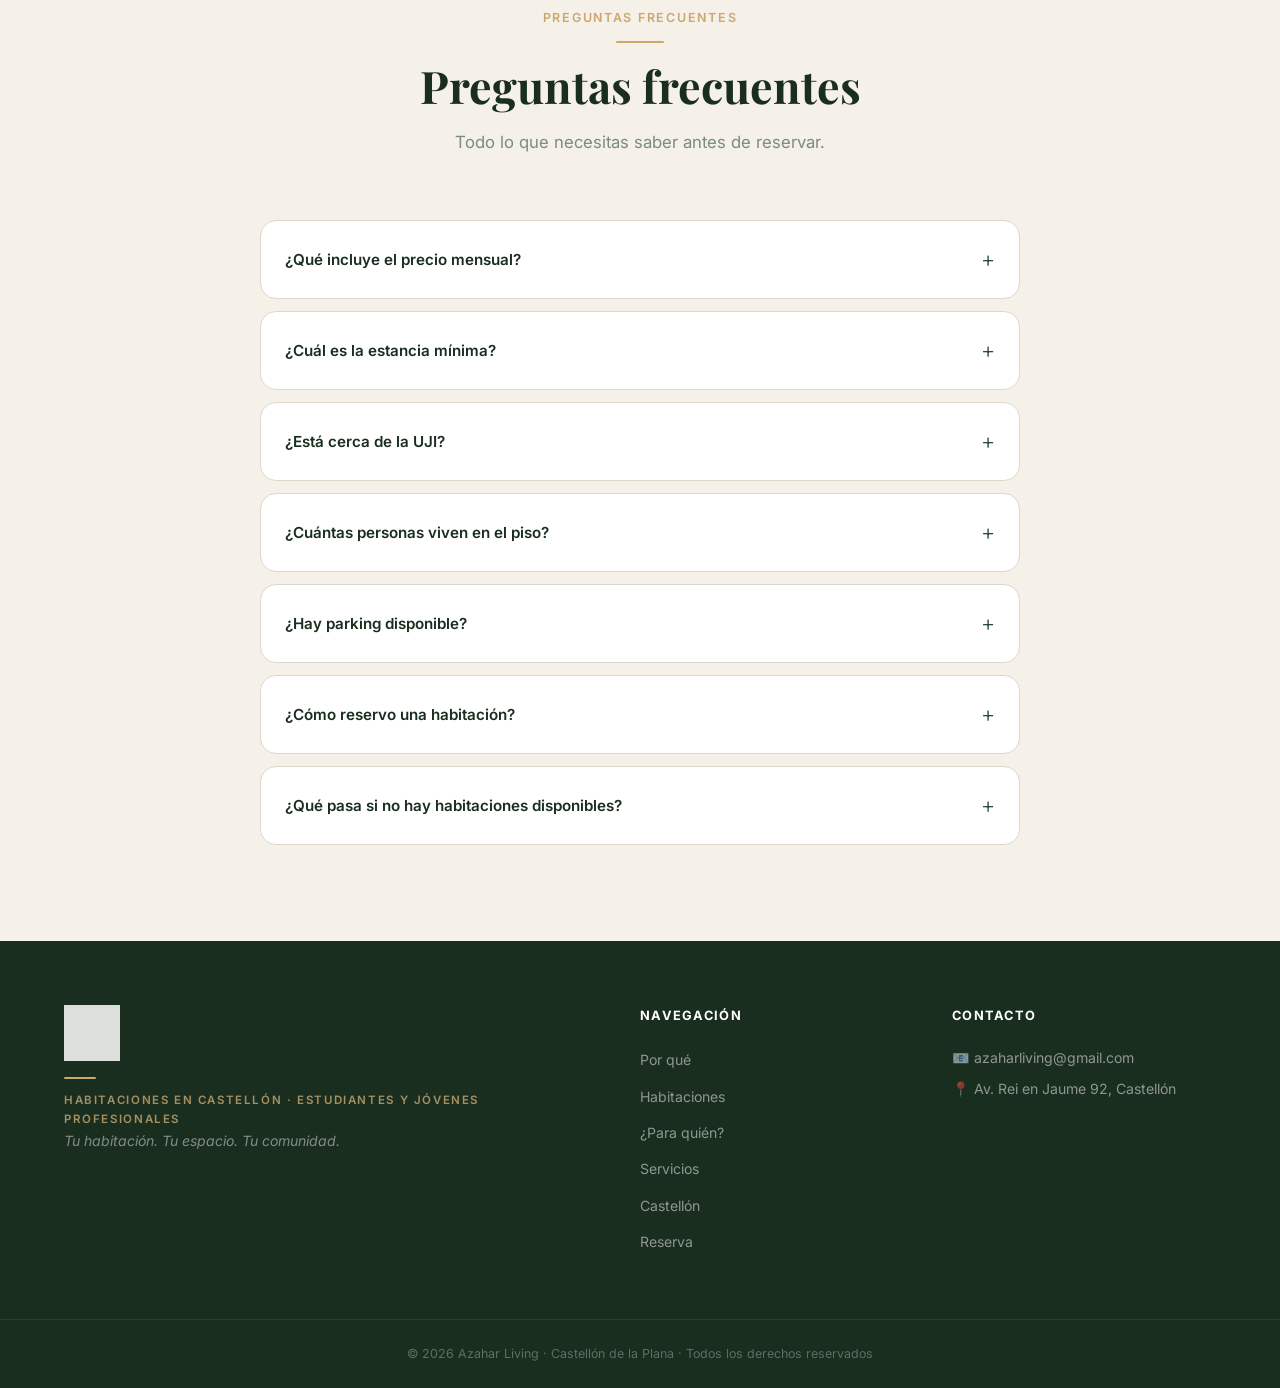
==== commit 9c99abf5: "UJI a 30 minutos andando / 10 en bici" ====
--- a/index.html
+++ b/index.html
@@ -86,7 +86,7 @@
             "name": "¿Está cerca de la UJI?",
             "acceptedAnswer": {
               "@type": "Answer",
-              "text": "Sí. Azahar Living está en la Av. Rei en Jaume 92, en el centro de Castellón, a aproximadamente 15 minutos del campus de la Universidad Jaume I (UJI)."
+              "text": "Sí. Azahar Living está en la Av. Rei en Jaume 92, en el centro de Castellón, a 30 minutos andando o 10 minutos en bici del campus de la Universidad Jaume I (UJI)."
             }
           },
           {
@@ -495,7 +495,7 @@
         <div class="forwhom-card">
           <div class="forwhom-card__icon">🎓</div>
           <h3 data-i18n="fw.s.title">Estudiantes</h3>
-          <p data-i18n="fw.s.desc">Ideal para estudiantes de la UJI, Erasmus, máster y jóvenes que vienen a Castellón a estudiar. Habitación privada, zonas comunes y todo incluido para que solo te preocupes de tus estudios.</p>
+          <p data-i18n="fw.s.desc">Ideal para estudiantes de la UJI, Erasmus, máster y jóvenes que vienen a Castellón a estudiar. A 30 minutos andando de la UJI. Habitación privada, zonas comunes y todo incluido para que solo te preocupes de tus estudios.</p>
           <ul class="forwhom-card__list">
             <li data-i18n="fw.s.f1">🎓 Estudiantes UJI</li>
             <li data-i18n="fw.s.f2">✈️ Erasmus y movilidad internacional</li>
@@ -605,7 +605,7 @@
         <p class="section__label" data-i18n="loc.label">Vivir en Castellón</p>
         <div class="gold-divider"></div>
         <h2 class="section__title" data-i18n="loc.title">¿Por qué vivir en Castellón?</h2>
-        <p data-i18n="loc.desc">Castellón de la Plana ofrece una calidad de vida difícil de igualar: playas a 5 km, la Universidad Jaume I (UJI) a 15 minutos, ciudad vibrante con todos los servicios, y un coste de vida muy por debajo de Madrid o Barcelona.</p>
+        <p data-i18n="loc.desc">Castellón de la Plana ofrece una calidad de vida difícil de igualar: playas a 5 km, la Universidad Jaume I (UJI) a 30 minutos andando, ciudad vibrante con todos los servicios, y un coste de vida muy por debajo de Madrid o Barcelona.</p>
         <div class="location__facts">
           <div class="loc-fact">
             <span class="loc-fact__icon">🏖️</span>
@@ -618,7 +618,7 @@
             <span class="loc-fact__icon">🎓</span>
             <div>
               <strong data-i18n="loc.f2.title">Universidad UJI</strong>
-              <p data-i18n="loc.f2.desc">Campus a 15 minutos</p>
+              <p data-i18n="loc.f2.desc">UJI a 30 min andando</p>
             </div>
           </div>
           <div class="loc-fact">
@@ -765,7 +765,7 @@
         <details class="faq__item">
           <summary class="faq__question" data-i18n="faq.q3">¿Está cerca de la UJI?</summary>
           <div class="faq__answer">
-            <p data-i18n="faq.a3">Sí. Azahar Living está en la Av. Rei en Jaume 92, en el centro de Castellón, a aproximadamente 15 minutos en transporte público o bici del campus de la Universidad Jaume I (UJI).</p>
+            <p data-i18n="faq.a3">Sí. Azahar Living está en la Av. Rei en Jaume 92, en el centro de Castellón, a aproximadamente 30 minutos andando o bici del campus de la Universidad Jaume I (UJI).</p>
           </div>
         </details>
 
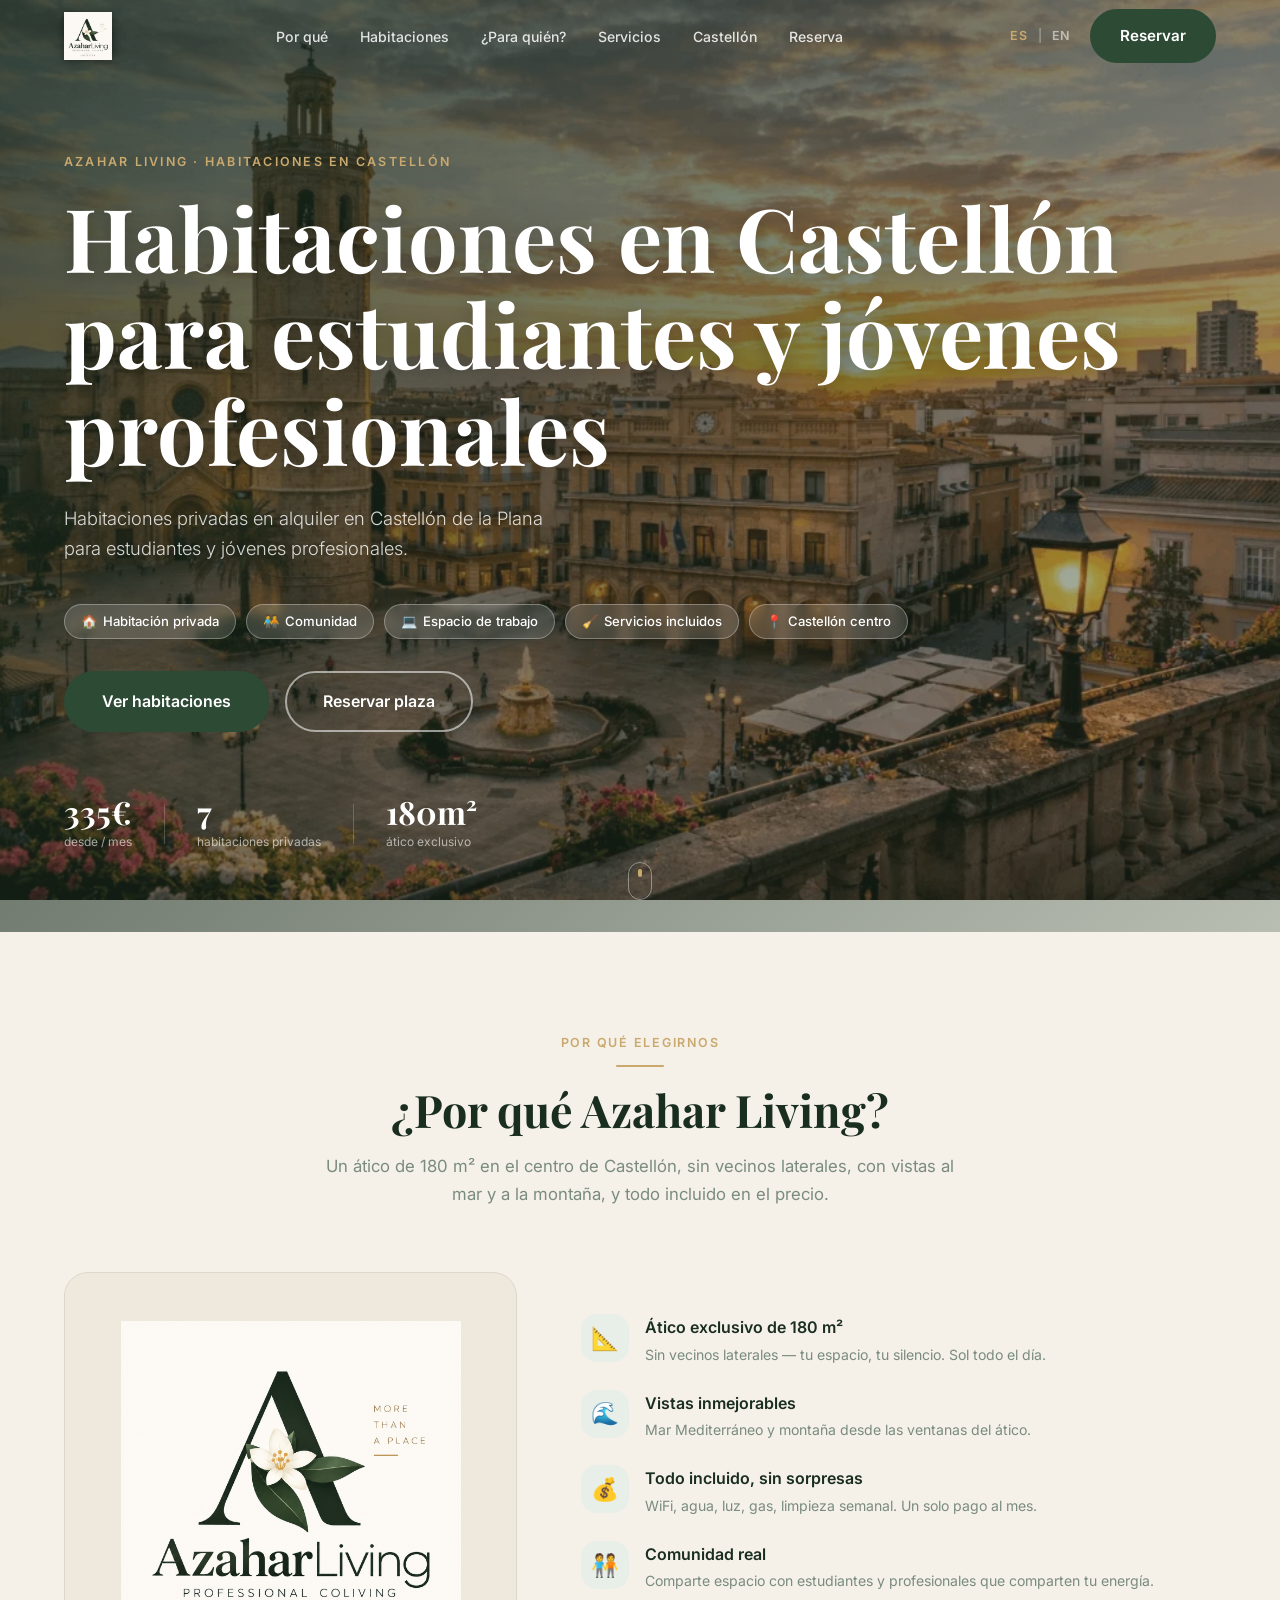
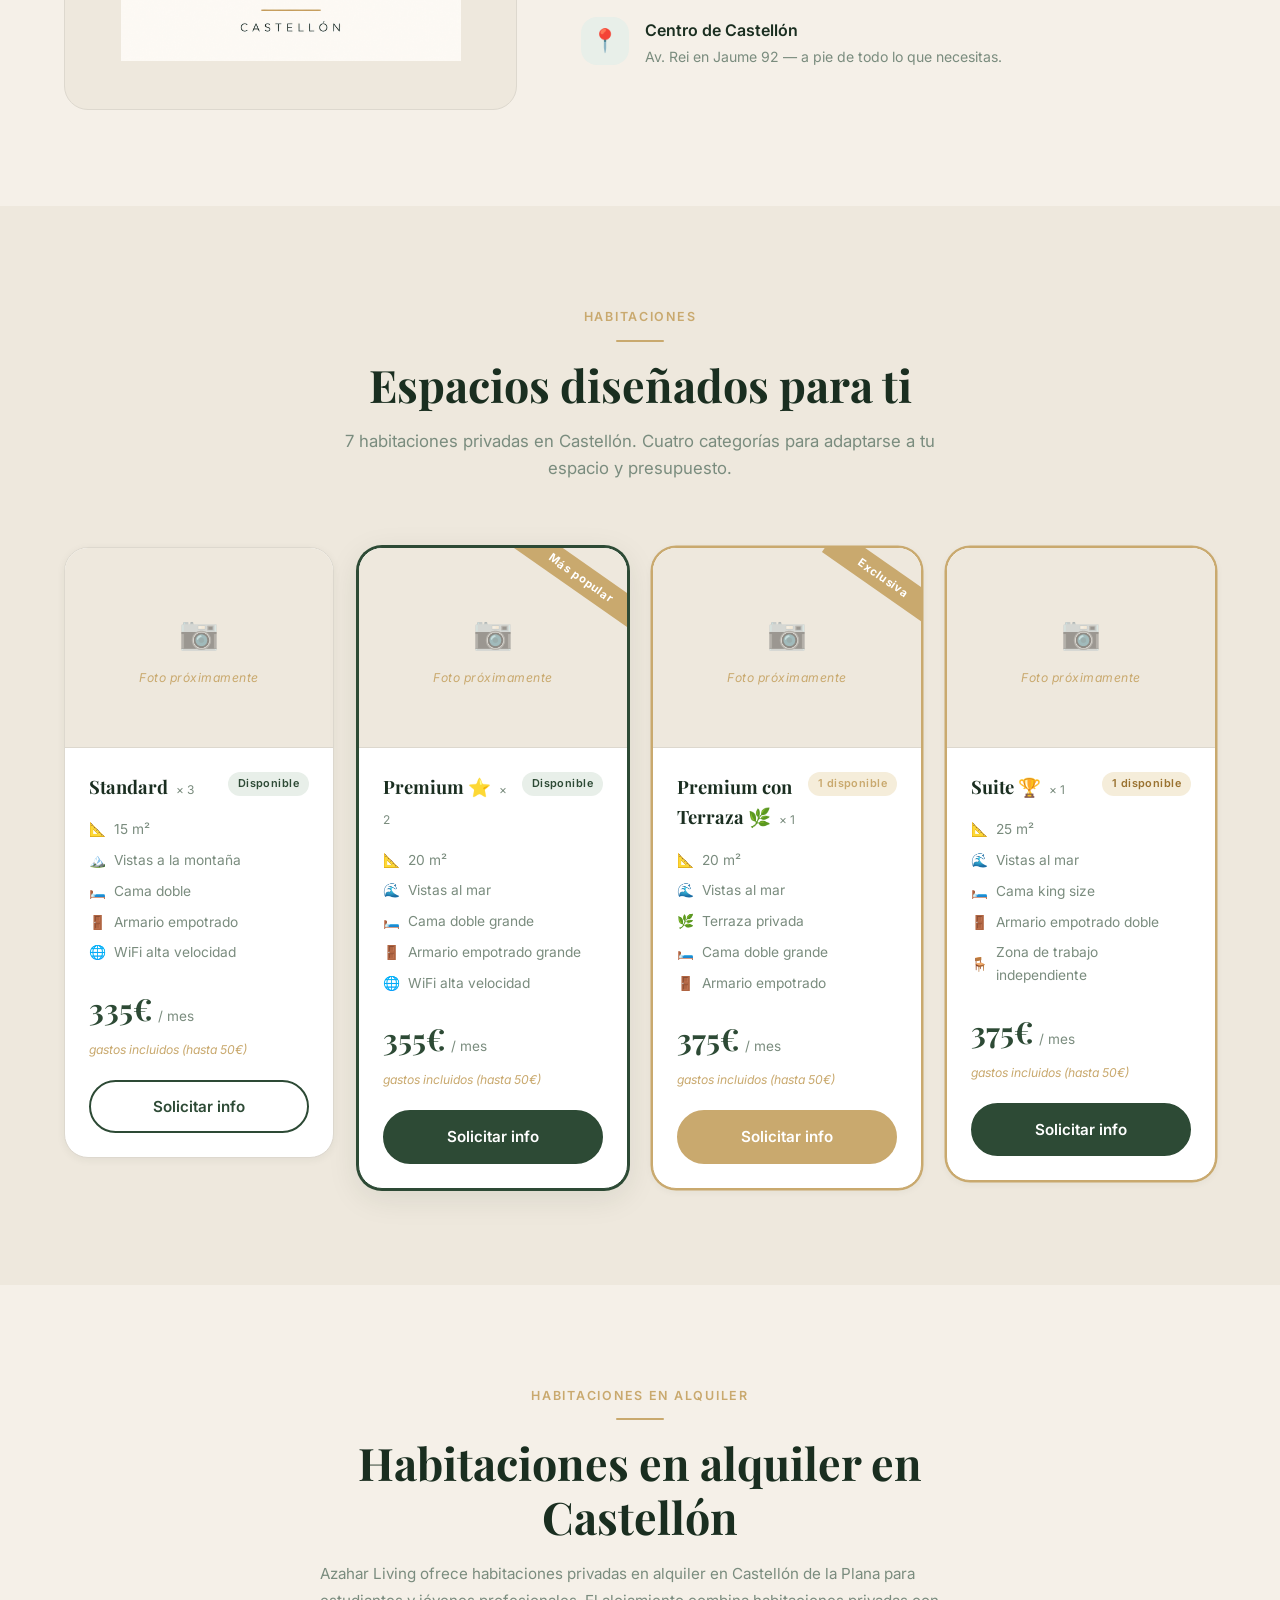
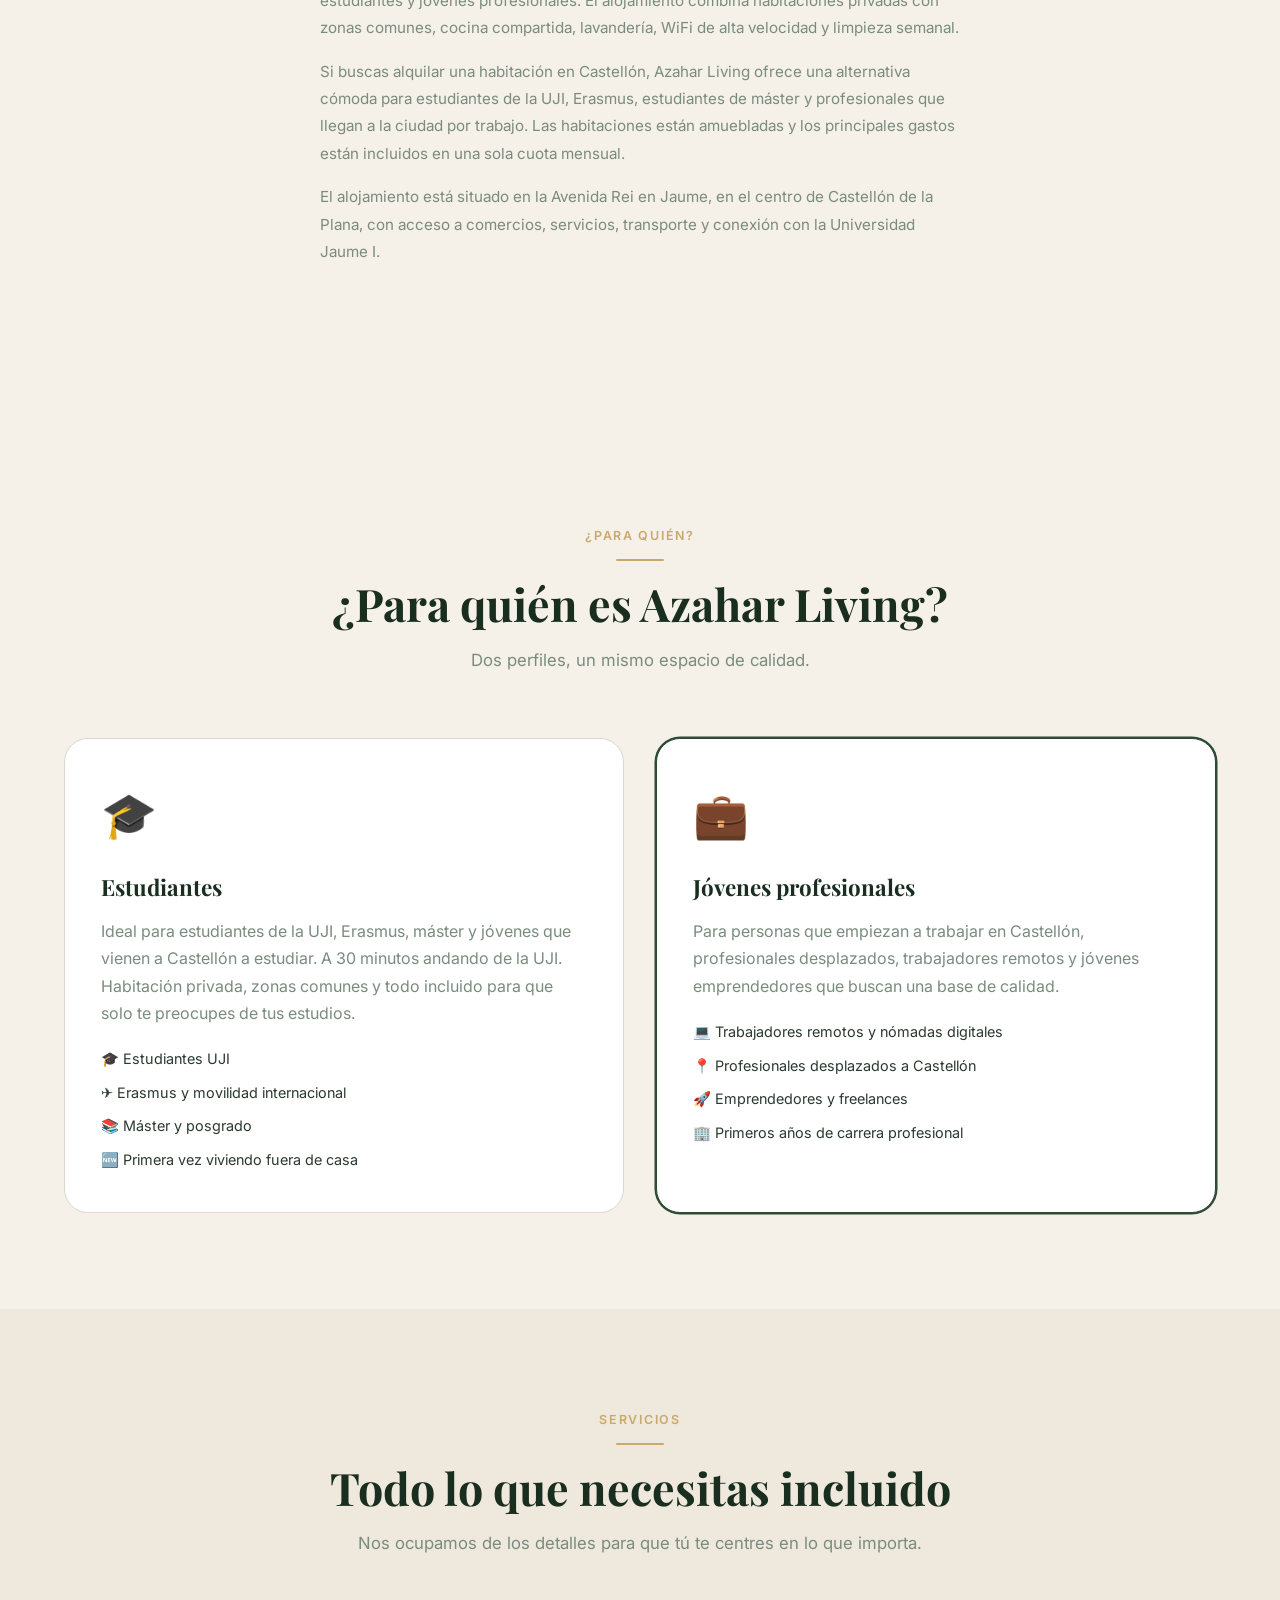
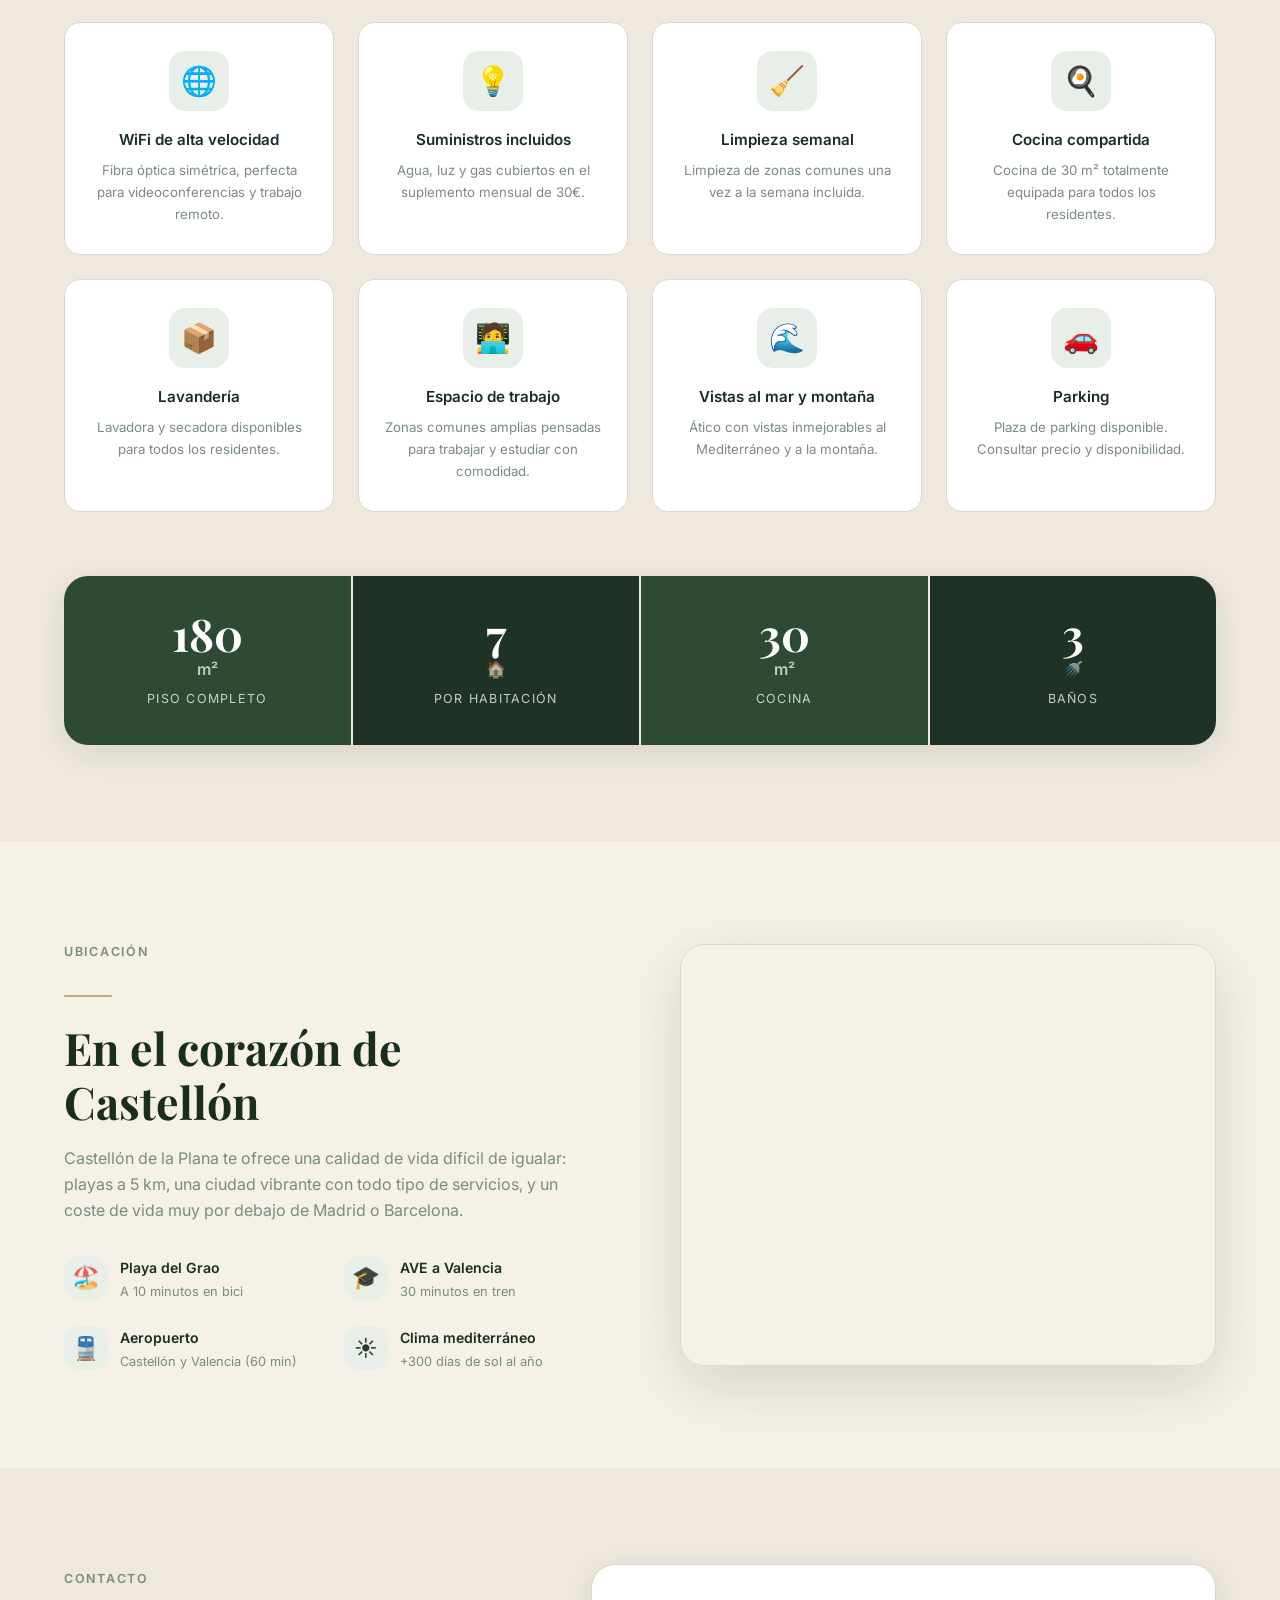
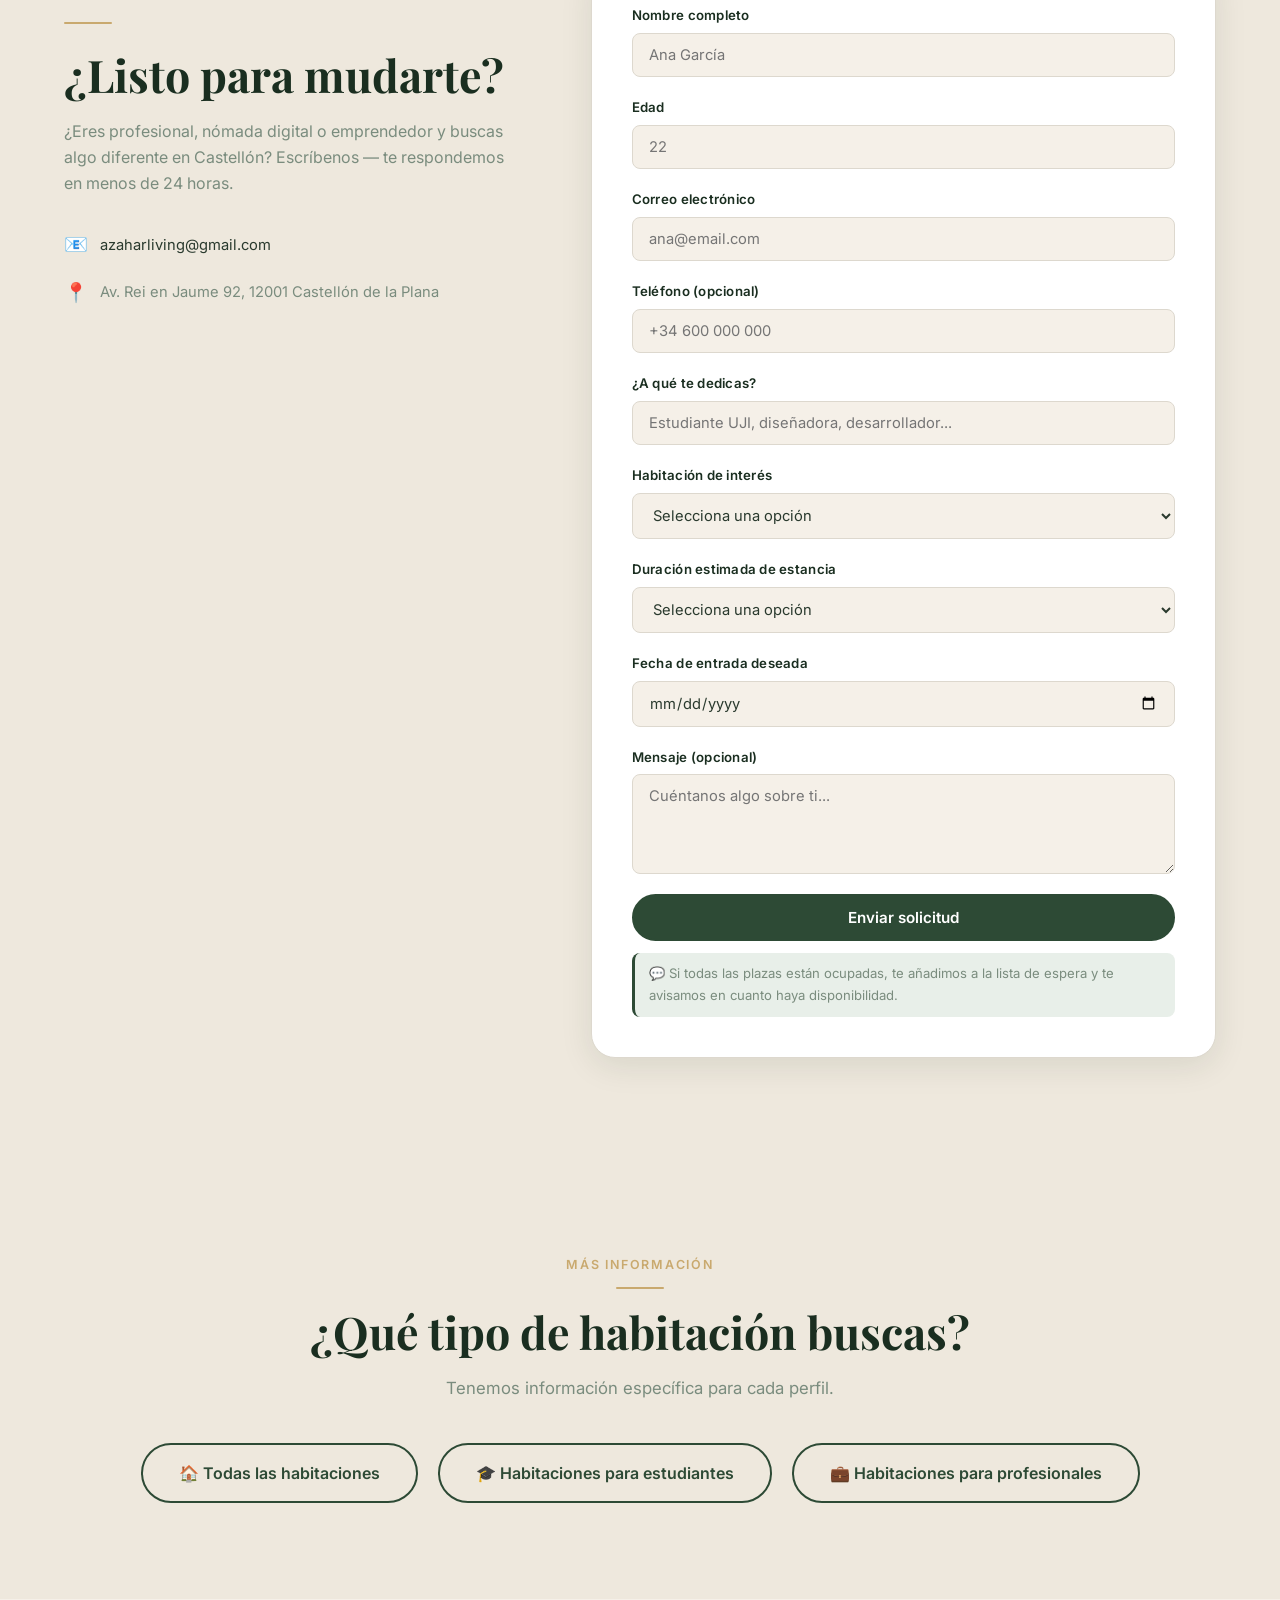
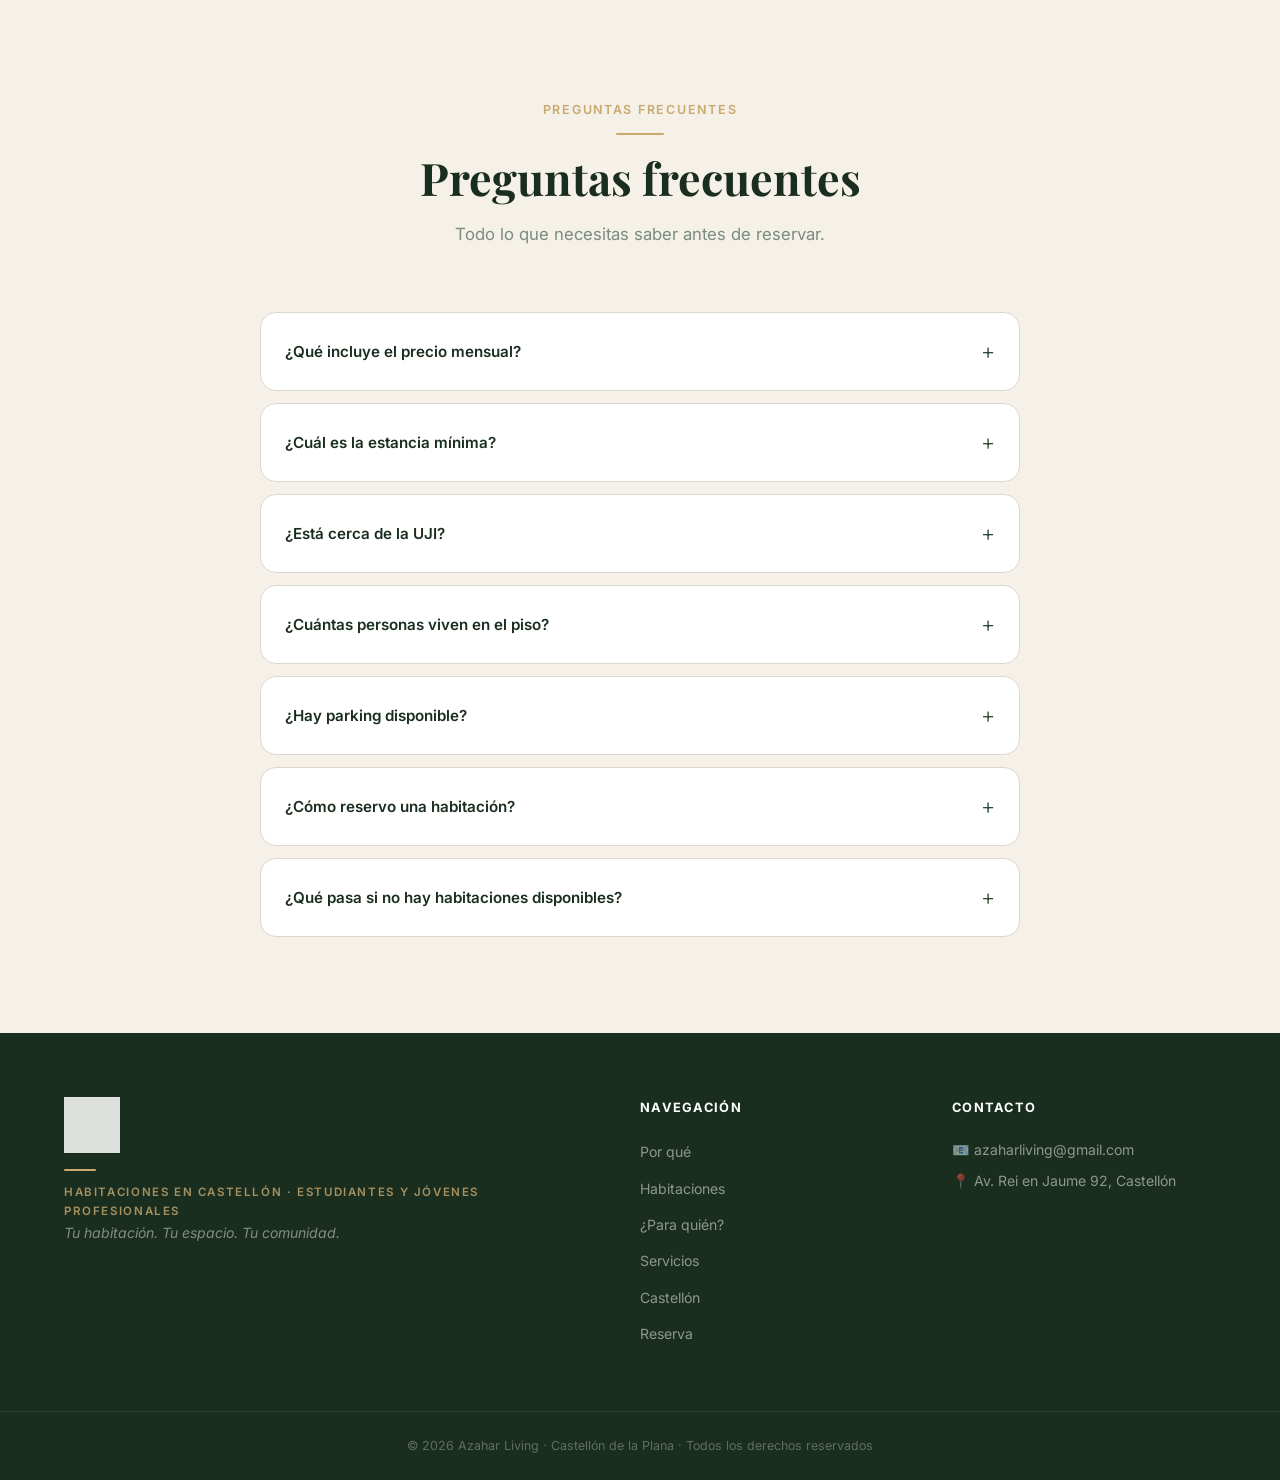
==== commit 75cd7d08: "Añadir campo teléfono opcional en formulario" ====
--- a/index.html
+++ b/index.html
@@ -70,7 +70,7 @@
             "name": "¿Qué incluye el precio mensual?",
             "acceptedAnswer": {
               "@type": "Answer",
-              "text": "El precio incluye todo: habitación privada, WiFi de alta velocidad, agua, luz, gas, limpieza semanal de zonas comunes, uso de cocina equipada y lavandería. Un solo pago al mes, sin sorpresas."
+              "text": "El precio incluye: habitación privada, WiFi de alta velocidad, agua, luz y gas (hasta 50€/mes de tope), limpieza semanal de zonas comunes, cocina equipada y lavandería. Un solo pago al mes, sin sorpresas."
             }
           },
           {
@@ -137,11 +137,11 @@
               "@type": "Offer",
               "name": "Habitación Standard",
               "description": "Habitación estándar de 15 m² con vistas a la montaña. Cama 135 cm, armario empotrado, WiFi. Todo incluido.",
-              "price": "330",
+              "price": "335",
               "priceCurrency": "EUR",
               "priceSpecification": {
                 "@type": "UnitPriceSpecification",
-                "price": "330",
+                "price": "335",
                 "priceCurrency": "EUR",
                 "unitText": "mes"
               },
@@ -156,11 +156,11 @@
               "@type": "Offer",
               "name": "Habitación Premium",
               "description": "Habitación premium de 20 m² con vistas al mar Mediterráneo. Cama 135 cm, armario grande, WiFi. Todo incluido.",
-              "price": "350",
+              "price": "355",
               "priceCurrency": "EUR",
               "priceSpecification": {
                 "@type": "UnitPriceSpecification",
-                "price": "350",
+                "price": "355",
                 "priceCurrency": "EUR",
                 "unitText": "mes"
               },
@@ -175,11 +175,11 @@
               "@type": "Offer",
               "name": "Habitación Premium con Terraza",
               "description": "Habitación premium de 20 m² con vistas al mar y terraza privada exclusiva. Cama 135 cm. Todo incluido.",
-              "price": "380",
+              "price": "375",
               "priceCurrency": "EUR",
               "priceSpecification": {
                 "@type": "UnitPriceSpecification",
-                "price": "380",
+                "price": "375",
                 "priceCurrency": "EUR",
                 "unitText": "mes"
               },
@@ -194,11 +194,11 @@
               "@type": "Offer",
               "name": "Suite",
               "description": "Suite de 25 m² con vistas al mar, zona de trabajo independiente y cama 135 cm. Todo incluido.",
-              "price": "400",
+              "price": "375",
               "priceCurrency": "EUR",
               "priceSpecification": {
                 "@type": "UnitPriceSpecification",
-                "price": "400",
+                "price": "375",
                 "priceCurrency": "EUR",
                 "unitText": "mes"
               },
@@ -684,6 +684,10 @@
           <input type="email" id="email" name="email" placeholder="ana@email.com" required autocomplete="email" />
         </div>
         <div class="form-group">
+          <label for="phone" data-i18n="form.phone">Teléfono (opcional)</label>
+          <input type="tel" id="phone" name="phone" placeholder="+34 600 000 000" autocomplete="tel" />
+        </div>
+        <div class="form-group">
           <label for="job" data-i18n="form.job">¿A qué te dedicas?</label>
           <input type="text" id="job" name="job" placeholder="Estudiante UJI, diseñadora, desarrollador..." />
         </div>
@@ -751,7 +755,7 @@
         <details class="faq__item">
           <summary class="faq__question" data-i18n="faq.q1">¿Qué incluye el precio mensual?</summary>
           <div class="faq__answer">
-            <p data-i18n="faq.a1">El precio incluye todo: habitación privada, WiFi de alta velocidad, agua, luz, gas, limpieza semanal de zonas comunes, uso de cocina equipada y lavandería. Un solo pago al mes, sin sorpresas.</p>
+            <p data-i18n="faq.a1">El precio incluye: habitación privada, WiFi de alta velocidad, agua, luz y gas (hasta 50€/mes de tope), limpieza semanal de zonas comunes, cocina equipada y lavandería. Un solo pago al mes, sin sorpresas.</p>
           </div>
         </details>
 
